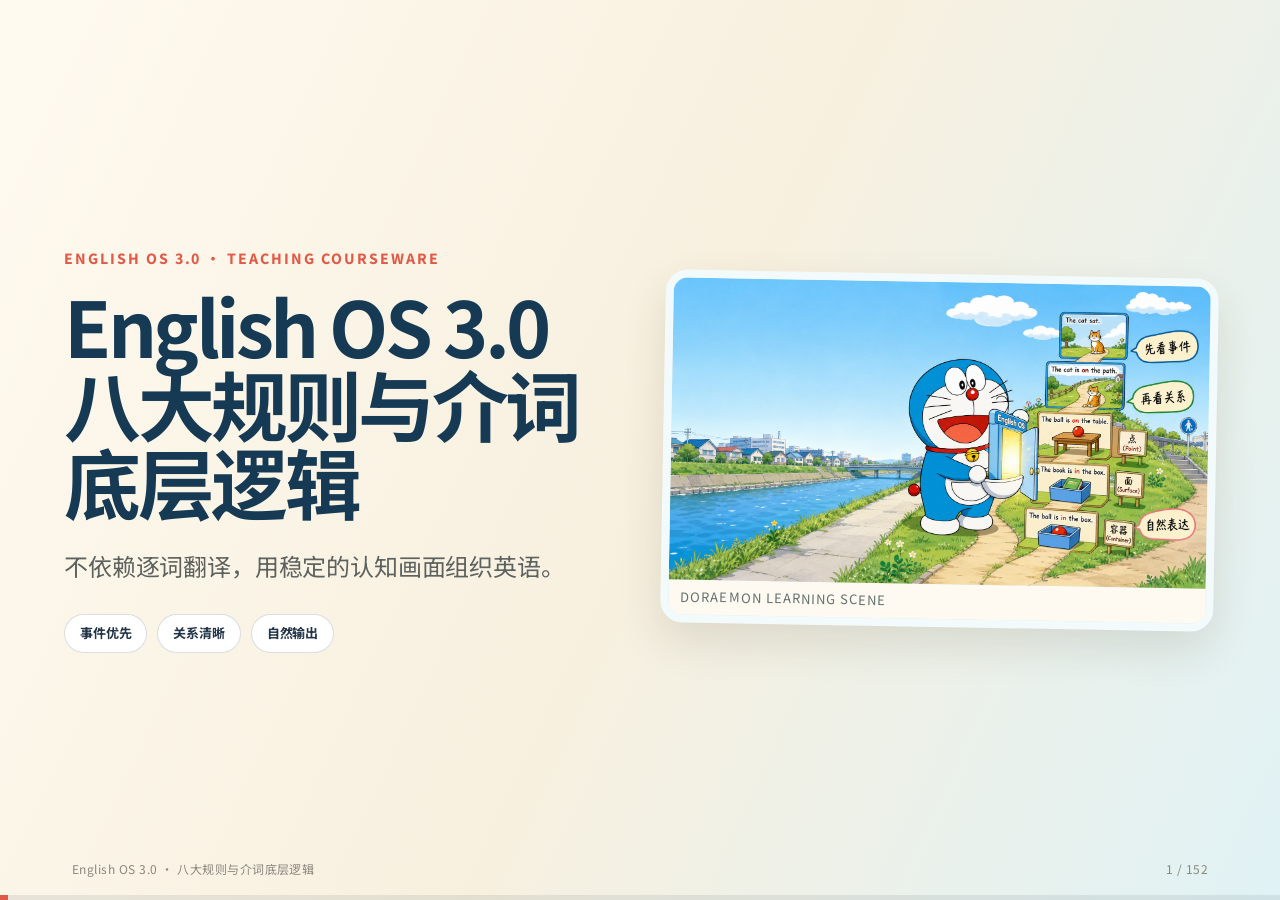
==== index.html @ 7a97edf0 "Publish English OS 3.0 interactive courseware" ====
<!doctype html><html lang="zh-CN"><head><meta charset="utf-8"><meta name="viewport" content="width=device-width,initial-scale=1"><title>English OS 3.0｜八大规则与介词底层逻辑</title><link rel="stylesheet" href="english-os-3-preview/base.css"><link rel="stylesheet" href="english-os-3-preview/fonts.css"><link rel="stylesheet" href="english-os-3-preview/animations/animations.css"><style>
:root{--paper:#fbf8ef;--paper2:#f2ead9;--ink:#24364a;--muted:#6d6b64;--blue:#168ac0;--red:#e15a48;--yellow:#f2c94c;--green:#6fa36d;--line:rgba(36,54,74,.16);--shadow:0 18px 44px rgba(60,45,20,.12)}
*{box-sizing:border-box}html,body{margin:0;background:#dfeef4;color:var(--ink);font-family:-apple-system,BlinkMacSystemFont,"PingFang SC","Noto Sans SC","Helvetica Neue",Arial,sans-serif}body{overflow:hidden}.deck{width:100vw;height:100vh}.slide{display:none;position:relative;width:100vw;height:100vh;min-height:640px;padding:58px 72px;background:var(--paper);grid-template-columns:210px minmax(0,1fr) 31%;gap:40px;align-items:start;overflow:hidden}.slide.is-active{display:grid}.slide.full{grid-template-columns:minmax(0,1fr) 48%;align-items:center;background:linear-gradient(115deg,#fffaf0 0%,#f7f0df 52%,#e0f2f5 100%)}.slide.full.hero{padding:0 64px}.hero-copy{position:relative;z-index:2;max-width:730px;padding:28px 0}.kicker{font-size:12px;letter-spacing:.14em;font-weight:800;color:var(--red);text-transform:uppercase;margin:0 0 16px}.hero h1{font-size:clamp(48px,6vw,92px);line-height:1.02;white-space:pre-line;margin:0;color:#173a54;letter-spacing:-.045em}.hero-lede{font-size:24px;line-height:1.65;color:#5d625e;max-width:620px;margin-top:26px}.hero-tags{display:flex;gap:10px;flex-wrap:wrap;margin-top:28px}.hero-tags span,.pill{background:#fff;border:1px solid var(--line);border-radius:999px;padding:8px 15px;font-weight:700;font-size:13px}.sidebar{height:calc(100vh - 140px);border-right:1px dashed var(--line);padding:6px 28px 0 0;color:var(--muted)}.brand{font-weight:900;color:var(--blue);font-size:17px;letter-spacing:.06em}.section-label{margin-top:38px;font-size:12px;line-height:1.5;color:var(--red);font-weight:800}.side-rule{height:4px;width:42px;background:var(--yellow);margin:18px 0}.sidebar p{font-size:14px;line-height:2;color:#858277}.main{min-width:0;max-height:calc(100vh - 130px);overflow:auto;padding-right:8px}.main h2{font-size:clamp(32px,4vw,58px);line-height:1.08;margin:0 0 18px;color:#183c56;letter-spacing:-.03em}.content{font-size:17px;line-height:1.7;color:#3f4a50}.content p{margin:10px 0}.inline-heading{font-size:22px;color:var(--red);margin:22px 0 8px}.step-line{padding-left:20px;position:relative}.step-line:before{content:"✦";position:absolute;left:0;color:var(--red)}.visual{align-self:center;max-height:calc(100vh - 170px);border:8px solid rgba(255,255,255,.72);border-radius:22px;overflow:hidden;background:#d6eef3;box-shadow:var(--shadow);transform:rotate(1deg)}.visual img{display:block;width:100%;height:auto;max-height:66vh;object-fit:cover}.visual-caption{font-size:11px;color:#62716f;padding:7px 12px;background:#fffaf1;letter-spacing:.08em;text-transform:uppercase}.card-grid{display:grid;grid-template-columns:repeat(3,minmax(0,1fr));gap:16px;margin:20px 0}.card{background:#fffdf7;border:1px solid var(--line);border-radius:16px;padding:19px 20px;box-shadow:0 8px 20px rgba(58,45,25,.06)}.card b{color:var(--blue)}.card p{margin:9px 0 0;color:var(--muted);font-size:15px}.callout{background:#fff6dc;border-left:5px solid var(--yellow);border-radius:0 14px 14px 0;padding:14px 18px;margin:18px 0;color:#5a5140}.callout strong{color:#a4493e;margin-right:6px}.route,.micro-diagram{display:flex;align-items:center;gap:12px;flex-wrap:wrap;background:#eef7f6;border:1px solid rgba(26,125,117,.18);border-radius:16px;padding:18px;margin:18px 0}.route span,.micro-diagram span,.micro-diagram i{background:#fff;border-radius:10px;padding:9px 14px;border:1px solid var(--line);font-weight:800;font-style:normal}.route i,.micro-diagram b{color:var(--red);font-style:normal}.micro-diagram{min-height:60px}.micro-diagram.relation{justify-content:center;background:#edf6fb}.micro-diagram.skeleton span{font-size:20px;background:#fff2c7}.micro-diagram.dialogue span{background:#e8f1ff}.table-wrap{overflow:auto;max-height:38vh;margin:14px 0;border:1px solid var(--line);border-radius:12px;background:#fffdf8}.table-wrap table{border-collapse:collapse;width:100%;font-size:14px;line-height:1.45}.table-wrap td,.table-wrap th{padding:9px 11px;border-bottom:1px solid rgba(36,54,74,.1);vertical-align:top}.table-wrap th{background:#eaf3f3;color:#1d586c;text-align:left}.table-wrap tr:last-child td{border-bottom:0}.check-grid{display:grid;grid-template-columns:repeat(2,1fr);gap:12px;margin:20px 0}.check-grid div{padding:15px;background:#fff;border:1px dashed var(--line);border-radius:12px}.deck-footer{position:absolute;left:72px;right:72px;bottom:22px;display:flex;justify-content:space-between;gap:20px;color:#8b877d;font-size:11px;letter-spacing:.04em}.progress-bar{position:fixed!important;bottom:0!important;height:5px!important;background:rgba(36,54,74,.09)!important}.progress-bar span{background:var(--red)!important}.notes-overlay{background:#223b4e!important;color:#fff!important}.overview{background:#e6f1f3!important}.overview .thumb{border-radius:10px!important;overflow:hidden!important}
@media(max-width:1100px){.slide{grid-template-columns:170px minmax(0,1fr);padding:40px}.visual{display:none}.deck-footer{left:40px;right:40px}.card-grid{grid-template-columns:1fr}.main{max-height:calc(100vh - 110px)}}
</style></head><body data-themes="japanese-minimal"><div class="deck"><section class="slide full hero" data-title="English OS 3.0
八大规则与介词底层逻辑">
  <div class="hero-copy"><p class="kicker">ENGLISH OS 3.0 · TEACHING COURSEWARE</p><h1>English OS 3.0
八大规则与介词底层逻辑</h1><p class="hero-lede">不依赖逐词翻译，用稳定的认知画面组织英语。</p><div class="hero-tags"><span>事件优先</span><span>关系清晰</span><span>自然输出</span></div></div><div class="visual"><img src="assets/english-os-3/01-cover.png" alt="日式手绘概念插图"><div class="visual-caption">Doraemon learning scene</div></div>
  <div class="deck-footer"><span>English OS 3.0 · 八大规则与介词底层逻辑</span><span class="slide-number"></span></div>
</section><section class="slide" data-title="这份课件怎么学">
  <aside class="sidebar"><div class="brand">ENGLISH OS 3.0</div><div class="section-label">START HERE</div><div class="side-rule"></div><p>先看画面<br>找核心关系<br>再组织表达</p></aside>
  <div class="main"><p class="kicker">START HERE</p><h2>这份课件怎么学</h2><div class="micro-diagram relation"><span>画面</span><b>→</b><span>关系</span><b>→</b><span>表达</span></div><div class="content"><div class="card-grid"><div class="card"><b>① 先看核心画面</b><p>先问：两个事物之间是什么关系？</p></div><div class="card"><b>② 再看最小句子</b><p>先说完整主干，再补充信息。</p></div><div class="card"><b>③ 最后记 Chunk</b><p>把高频搭配当完整语块学习。</p></div></div><div class="callout"><strong>重要边界：</strong>核心画面是记忆锚点，不是万能公式；惯用搭配必须回到真实语块。</div></div></div><div class="visual"><img src="assets/english-os-3/02-illustration.png" alt="日式手绘概念插图"><div class="visual-caption">Doraemon learning scene</div></div>
  <div class="deck-footer"><span>原文内容完整保留 · 结构化增强版</span><span class="slide-number"></span></div>
</section><section class="slide" data-title="内容守恒与学习路线">
  <aside class="sidebar"><div class="brand">ENGLISH OS 3.0</div><div class="section-label">START HERE</div><div class="side-rule"></div><p>先看画面<br>找核心关系<br>再组织表达</p></aside>
  <div class="main"><p class="kicker">START HERE</p><h2>内容守恒与学习路线</h2><div class="micro-diagram relation"><span>画面</span><b>→</b><span>关系</span><b>→</b><span>表达</span></div><div class="content"><div class="card-grid"><div class="card"><b>Part 1</b><p>English OS 八大规则：解决句子如何搭建、信息如何组织。</p></div><div class="card"><b>Part 2–4</b><p>介词总地图、十个核心介词、其他高频介词分类。</p></div><div class="card"><b>Part 5–6</b><p>易混组合、Chunk、练习、答案和每日训练。</p></div></div><p>本课件逐项映射原 DOCX 的段落、表格、例句、辨析、练习和附录，不以压缩内容换取视觉简洁。</p></div></div><div class="visual"><img src="assets/english-os-3/03-illustration.png" alt="日式手绘概念插图"><div class="visual-caption">Doraemon learning scene</div></div>
  <div class="deck-footer"><span>原文内容完整保留 · 结构化增强版</span><span class="slide-number"></span></div>
</section><section class="slide" data-title="全书的统一操作顺序">
  <aside class="sidebar"><div class="brand">ENGLISH OS 3.0</div><div class="section-label">START HERE</div><div class="side-rule"></div><p>先看画面<br>找核心关系<br>再组织表达</p></aside>
  <div class="main"><p class="kicker">START HERE</p><h2>全书的统一操作顺序</h2><div class="micro-diagram relation"><span>画面</span><b>→</b><span>关系</span><b>→</b><span>表达</span></div><div class="content"><div class="route"><span>找事件</span><i>→</i><span>搭骨架</span><i>→</i><span>选视角</span><i>→</i><span>标逻辑</span><i>→</i><span>加信息</span><i>→</i><span>自然化</span></div><p>之后遇到介词，再把词与词放回同一幅空间或关系图中。</p></div></div><div class="visual"><img src="assets/english-os-3/04-illustration.png" alt="日式手绘概念插图"><div class="visual-caption">Doraemon learning scene</div></div>
  <div class="deck-footer"><span>原文内容完整保留 · 结构化增强版</span><span class="slide-number"></span></div>
</section><section class="slide" data-title="使用说明">
  <aside class="sidebar"><div class="brand">ENGLISH OS 3.0</div><div class="section-label">使用说明</div><div class="side-rule"></div><p>先看画面<br>找核心关系<br>再组织表达</p></aside>
  <div class="main"><p class="kicker">使用说明</p><h2>使用说明</h2><div class="micro-diagram relation"><span>画面</span><b>→</b><span>关系</span><b>→</b><span>表达</span></div><div class="content"><p>English OS 3.0</p><p>八大规则与英语介词底层逻辑</p><p>详细完整版学习手册</p><div class="table-wrap"><table class="compact-table"><tr><td>先看画面 → 找核心关系 → 搭建骨架 → 添加信息 → 形成英语表达</td></tr></table></div><p>核心目标：不依赖逐词翻译，用稳定的认知画面组织英语。</p><p>个人学习版 · 2026</p></div></div><div class="visual"><img src="assets/english-os-3/05-illustration.png" alt="日式手绘概念插图"><div class="visual-caption">Doraemon learning scene</div></div>
  <div class="deck-footer"><span>原文内容完整保留 · 结构化增强版</span><span class="slide-number"></span></div>
</section><section class="slide full hero" data-title="使用说明">
  <div class="hero-copy"><p class="kicker">ENGLISH OS 3.0 · TEACHING COURSEWARE</p><h1>使用说明</h1><p class="section-lede">这一部分保留原文全部知识点，并按“画面 → 关系 → 表达 → 练习”重新编排。</p></div><div class="visual"><img src="assets/english-os-3/06-illustration.png" alt="日式手绘概念插图"><div class="visual-caption">Doraemon learning scene</div></div>
  <div class="deck-footer"><span>English OS 3.0 · 八大规则与介词底层逻辑</span><span class="slide-number"></span></div>
</section><section class="slide" data-title="使用说明">
  <aside class="sidebar"><div class="brand">ENGLISH OS 3.0</div><div class="section-label">使用说明</div><div class="side-rule"></div><p>先看画面<br>找核心关系<br>再组织表达</p></aside>
  <div class="main"><p class="kicker">使用说明</p><h2>使用说明</h2><div class="micro-diagram relation"><span>画面</span><b>→</b><span>关系</span><b>→</b><span>表达</span></div><div class="content"><p>这份手册把两套内容合并成一个系统：第一部分是“English OS 八大规则”，解决句子如何搭建、信息如何组织；第二部分是“介词认知系统”，解决词与词之间的空间、方向、来源、目标和关系。</p><div class="table-wrap"><table class="compact-table"><tr><td>! 非常重要：核心画面是“记忆锚点”，不是万能公式 英语介词通常形成“放射状意义网络”：一个最典型的空间画面，会延伸出时间、状态、原因、工具、逻辑等用法。 核心画面能帮助理解大多数用法，但有些搭配已经习惯化，仍需通过语块输入来巩固。不要把任何一个关键词机械套到所有句子里。</td></tr></table></div></div></div><div class="visual"><img src="assets/english-os-3/07-illustration.png" alt="日式手绘概念插图"><div class="visual-caption">Doraemon learning scene</div></div>
  <div class="deck-footer"><span>原文内容完整保留 · 结构化增强版</span><span class="slide-number"></span></div>
</section><section class="slide" data-title="推荐学习方法">
  <aside class="sidebar"><div class="brand">ENGLISH OS 3.0</div><div class="section-label">使用说明</div><div class="side-rule"></div><p>先看画面<br>找核心关系<br>再组织表达</p></aside>
  <div class="main"><p class="kicker">使用说明</p><h2>推荐学习方法</h2><div class="micro-diagram relation"><span>画面</span><b>→</b><span>关系</span><b>→</b><span>表达</span></div><div class="content"><h3 class="inline-heading">推荐学习方法</h3><p class="step-line">1. 先看每个词的“核心画面”和“十秒判断问题”。</p><p class="step-line">2. 读例句时，不先翻译；先在脑中播放空间关系或事件关系。</p><p class="step-line">3. 用自己的话解释：为什么这里是这个介词，而不是另一个？</p><p class="step-line">4. 把高频搭配按完整 Chunk 记录，例如 be proud of、listen to、by Friday，而不是只记单个介词。</p><p class="step-line">5. 每周用附录中的辨析题复习，并把错误加入 Listening / Speaking Error Bank。</p></div></div>
  <div class="deck-footer"><span>原文内容完整保留 · 结构化增强版</span><span class="slide-number"></span></div>
</section><section class="slide full hero" data-title="目录">
  <div class="hero-copy"><p class="kicker">ENGLISH OS 3.0 · TEACHING COURSEWARE</p><h1>目录</h1><p class="section-lede">这一部分保留原文全部知识点，并按“画面 → 关系 → 表达 → 练习”重新编排。</p></div><div class="visual"><img src="assets/english-os-3/09-illustration.png" alt="日式手绘概念插图"><div class="visual-caption">Doraemon learning scene</div></div>
  <div class="deck-footer"><span>English OS 3.0 · 八大规则与介词底层逻辑</span><span class="slide-number"></span></div>
</section><section class="slide" data-title="目录">
  <aside class="sidebar"><div class="brand">ENGLISH OS 3.0</div><div class="section-label">目录</div><div class="side-rule"></div><p>先看画面<br>找核心关系<br>再组织表达</p></aside>
  <div class="main"><p class="kicker">目录</p><h2>目录</h2><div class="micro-diagram relation"><span>画面</span><b>→</b><span>关系</span><b>→</b><span>表达</span></div><div class="content"><p>第一部分 English OS 八大规则</p><p>第二部分 英语介词总地图：位置、运动、来源、目标、关系、边界与时间</p><p>第三部分 核心介词详解：of / for / to / off / away / with / by / at / on / in</p><p>第四部分 其他高频介词分类详解</p><p>第五部分 高频易混组合与固定语块</p><p>第六部分 练习与参考答案</p></div></div>
  <div class="deck-footer"><span>原文内容完整保留 · 结构化增强版</span><span class="slide-number"></span></div>
</section><section class="slide" data-title="目录">
  <aside class="sidebar"><div class="brand">ENGLISH OS 3.0</div><div class="section-label">目录</div><div class="side-rule"></div><p>先看画面<br>找核心关系<br>再组织表达</p></aside>
  <div class="main"><p class="kicker">目录</p><h2>目录</h2><div class="micro-diagram relation"><span>画面</span><b>→</b><span>关系</span><b>→</b><span>表达</span></div><div class="content"><p>附录 一页速查表与每日训练模板</p></div></div><div class="visual"><img src="assets/english-os-3/11-illustration.png" alt="日式手绘概念插图"><div class="visual-caption">Doraemon learning scene</div></div>
  <div class="deck-footer"><span>原文内容完整保留 · 结构化增强版</span><span class="slide-number"></span></div>
</section><section class="slide full hero" data-title="第一部分 English OS 八大规则">
  <div class="hero-copy"><p class="kicker">ENGLISH OS 3.0 · TEACHING COURSEWARE</p><h1>第一部分 English OS 八大规则</h1><p class="section-lede">这一部分保留原文全部知识点，并按“画面 → 关系 → 表达 → 练习”重新编排。</p></div><div class="visual"><img src="assets/english-os-3/12-illustration.png" alt="日式手绘概念插图"><div class="visual-caption">Doraemon learning scene</div></div>
  <div class="deck-footer"><span>English OS 3.0 · 八大规则与介词底层逻辑</span><span class="slide-number"></span></div>
</section><section class="slide" data-title="第一部分 English OS 八大规则">
  <aside class="sidebar"><div class="brand">ENGLISH OS 3.0</div><div class="section-label">第一部分 English OS 八大规则</div><div class="side-rule"></div><p>先看画面<br>找核心关系<br>再组织表达</p></aside>
  <div class="main"><p class="kicker">第一部分 English OS 八大规则</p><h2>第一部分 English OS 八大规则</h2><div class="micro-diagram relation"><span>画面</span><b>→</b><span>关系</span><b>→</b><span>表达</span></div><div class="content"><p>English OS 的核心不是“把中文逐字换成英文”，而是先确定事件，再选择视角，最后按英语的信息顺序搭建表达。以下八条规则可以同时用于口语、写作、听力分析和中译英。</p><div class="table-wrap"><table class="compact-table"><tr><td>事件 → 骨架 → 主语视角 → 逻辑连接 → 信息扩展 → 完整表达</td></tr></table></div></div></div><div class="visual"><img src="assets/english-os-3/13-illustration.png" alt="日式手绘概念插图"><div class="visual-caption">Doraemon learning scene</div></div>
  <div class="deck-footer"><span>原文内容完整保留 · 结构化增强版</span><span class="slide-number"></span></div>
</section><section class="slide" data-title="Rule 1 先找核心事件（Core Event First）">
  <aside class="sidebar"><div class="brand">ENGLISH OS 3.0</div><div class="section-label">第一部分 English OS 八大规则</div><div class="side-rule"></div><p>先看画面<br>找核心关系<br>再组织表达</p></aside>
  <div class="main"><p class="kicker">第一部分 English OS 八大规则</p><h2>Rule 1 先找核心事件（Core Event First）</h2><div class="micro-diagram event"><span>谁 / 什么</span><b>→</b><span>做了什么</span></div><div class="content"><h3 class="inline-heading">Rule 1 先找核心事件（Core Event First）</h3><p>英语句子首先要让听者知道“发生了什么”。</p><div class="table-wrap"><table class="compact-table"><tr><td>◆ 核心公式 核心事件 = 谁 / 什么 + 做了什么 / 处于什么状态 最小模型：S + V；需要时再加 O / C。</td></tr></table></div></div></div>
  <div class="deck-footer"><span>原文内容完整保留 · 结构化增强版</span><span class="slide-number"></span></div>
</section><section class="slide" data-title="Rule 1 先找核心事件（Core Event First）">
  <aside class="sidebar"><div class="brand">ENGLISH OS 3.0</div><div class="section-label">第一部分 English OS 八大规则</div><div class="side-rule"></div><p>先看画面<br>找核心关系<br>再组织表达</p></aside>
  <div class="main"><p class="kicker">第一部分 English OS 八大规则</p><h2>Rule 1 先找核心事件（Core Event First）</h2><div class="micro-diagram event"><span>谁 / 什么</span><b>→</b><span>做了什么</span></div><div class="content"><h3 class="inline-heading">为什么这条规则重要</h3><p>中文常允许先铺背景、原因和态度，最后才说核心动作；英语通常更希望先建立事件框架。抓不住核心事件，就容易出现句子很长、谓语不清、从句套错等问题。</p></div></div><div class="visual"><img src="assets/english-os-3/15-illustration.png" alt="日式手绘概念插图"><div class="visual-caption">Doraemon learning scene</div></div>
  <div class="deck-footer"><span>原文内容完整保留 · 结构化增强版</span><span class="slide-number"></span></div>
</section><section class="slide" data-title="Rule 1 先找核心事件（Core Event First）">
  <aside class="sidebar"><div class="brand">ENGLISH OS 3.0</div><div class="section-label">第一部分 English OS 八大规则</div><div class="side-rule"></div><p>先看画面<br>找核心关系<br>再组织表达</p></aside>
  <div class="main"><p class="kicker">第一部分 English OS 八大规则</p><h2>Rule 1 先找核心事件（Core Event First）</h2><div class="micro-diagram event"><span>谁 / 什么</span><b>→</b><span>做了什么</span></div><div class="content"><h3 class="inline-heading">操作步骤</h3><p class="step-line">1. 把中文意思压缩成一个最小事件。</p><p class="step-line">2. 圈出真正发生变化的动作或状态。</p><p class="step-line">3. 先说一个完整的简单句，再决定哪些信息值得补充。</p></div></div>
  <div class="deck-footer"><span>原文内容完整保留 · 结构化增强版</span><span class="slide-number"></span></div>
</section><section class="slide" data-title="Rule 1 先找核心事件（Core Event First）">
  <aside class="sidebar"><div class="brand">ENGLISH OS 3.0</div><div class="section-label">第一部分 English OS 八大规则</div><div class="side-rule"></div><p>先看画面<br>找核心关系<br>再组织表达</p></aside>
  <div class="main"><p class="kicker">第一部分 English OS 八大规则</p><h2>Rule 1 先找核心事件（Core Event First）</h2><div class="micro-diagram event"><span>谁 / 什么</span><b>→</b><span>做了什么</span></div><div class="content"><h3 class="inline-heading">示例拆解</h3><div class="table-wrap"><table class="compact-table"><tr><th>原始想法 / 句子</th><th>English OS 处理方式</th></tr><tr><td>因为最近工作很忙，所以我一直没有时间练英语。</td><td>核心事件：I haven’t had time. 扩展：I haven’t had time to practise English because work has been busy lately.</td></tr><tr><td>这次旅行最让我惊讶的是天气变化得非常快。</td><td>核心事件：The weather changed quickly. 重构：What surprised me most about the trip was how quickly the weather changed.</td></tr><tr><td>关于这个问题，我觉得我们需要再讨论一下。</td><td>核心事件：We need to discuss it more. 表达：I think we need to discuss this issue further.</td></tr></table></div></div></div><div class="visual"><img src="assets/english-os-3/17-illustration.png" alt="日式手绘概念插图"><div class="visual-caption">Doraemon learning scene</div></div>
  <div class="deck-footer"><span>原文内容完整保留 · 结构化增强版</span><span class="slide-number"></span></div>
</section><section class="slide" data-title="Rule 1 先找核心事件（Core Event First）">
  <aside class="sidebar"><div class="brand">ENGLISH OS 3.0</div><div class="section-label">第一部分 English OS 八大规则</div><div class="side-rule"></div><p>先看画面<br>找核心关系<br>再组织表达</p></aside>
  <div class="main"><p class="kicker">第一部分 English OS 八大规则</p><h2>Rule 1 先找核心事件（Core Event First）</h2><div class="micro-diagram event"><span>谁 / 什么</span><b>→</b><span>做了什么</span></div><div class="content"><h3 class="inline-heading">常见误区</h3><p>一上来就翻译“因为、关于、对于、在……方面”，结果主句迟迟不出现。</p><p>把多个中文动词都当成英文谓语，造成 run-on sentence。</p><p>只找名词，不找真正承载时态的谓语。</p><div class="table-wrap"><table class="compact-table"><tr><td>练 本规则训练 拿一个中文长句，强迫自己先只写 5—8 个英文词，形成最小核心句。确认句子能独立成立后，再逐层扩展。</td></tr></table></div></div></div>
  <div class="deck-footer"><span>原文内容完整保留 · 结构化增强版</span><span class="slide-number"></span></div>
</section><section class="slide" data-title="Rule 2 先搭骨架，再加零件（S + V + O / C）">
  <aside class="sidebar"><div class="brand">ENGLISH OS 3.0</div><div class="section-label">第一部分 English OS 八大规则</div><div class="side-rule"></div><p>先看画面<br>找核心关系<br>再组织表达</p></aside>
  <div class="main"><p class="kicker">第一部分 English OS 八大规则</p><h2>Rule 2 先搭骨架，再加零件（S + V + O / C）</h2><div class="micro-diagram skeleton"><span>S</span><b>+</b><span>V</span><b>+</b><span>O / C</span></div><div class="content"><h3 class="inline-heading">Rule 2 先搭骨架，再加零件（S + V + O / C）</h3><p>英语不是一次性“翻出整句”，而是先搭承重结构。</p><div class="table-wrap"><table class="compact-table"><tr><td>◆ 核心公式 骨架优先：S + V (+ O / C) 扩展顺序可参考：时间 → 地点 → 方式 → 原因 → 结果 / 评价。</td></tr></table></div></div></div><div class="visual"><img src="assets/english-os-3/19-illustration.png" alt="日式手绘概念插图"><div class="visual-caption">Doraemon learning scene</div></div>
  <div class="deck-footer"><span>原文内容完整保留 · 结构化增强版</span><span class="slide-number"></span></div>
</section><section class="slide" data-title="Rule 2 先搭骨架，再加零件（S + V + O / C）">
  <aside class="sidebar"><div class="brand">ENGLISH OS 3.0</div><div class="section-label">第一部分 English OS 八大规则</div><div class="side-rule"></div><p>先看画面<br>找核心关系<br>再组织表达</p></aside>
  <div class="main"><p class="kicker">第一部分 English OS 八大规则</p><h2>Rule 2 先搭骨架，再加零件（S + V + O / C）</h2><div class="micro-diagram skeleton"><span>S</span><b>+</b><span>V</span><b>+</b><span>O / C</span></div><div class="content"><h3 class="inline-heading">为什么这条规则重要</h3><p>骨架像房子的梁柱。时间、地点、原因、定语和插入语都是装修。装修再漂亮，没有主谓骨架，句子也站不住。</p></div></div>
  <div class="deck-footer"><span>原文内容完整保留 · 结构化增强版</span><span class="slide-number"></span></div>
</section><section class="slide" data-title="Rule 2 先搭骨架，再加零件（S + V + O / C）">
  <aside class="sidebar"><div class="brand">ENGLISH OS 3.0</div><div class="section-label">第一部分 English OS 八大规则</div><div class="side-rule"></div><p>先看画面<br>找核心关系<br>再组织表达</p></aside>
  <div class="main"><p class="kicker">第一部分 English OS 八大规则</p><h2>Rule 2 先搭骨架，再加零件（S + V + O / C）</h2><div class="micro-diagram skeleton"><span>S</span><b>+</b><span>V</span><b>+</b><span>O / C</span></div><div class="content"><h3 class="inline-heading">操作步骤</h3><p class="step-line">1. 写出主语。</p><p class="step-line">2. 选一个真正能承载时态的谓语。</p><p class="step-line">3. 判断是否需要宾语或补语。</p><p class="step-line">4. 把其他内容当作“信息积木”接到骨架上。</p></div></div><div class="visual"><img src="assets/english-os-3/21-illustration.png" alt="日式手绘概念插图"><div class="visual-caption">Doraemon learning scene</div></div>
  <div class="deck-footer"><span>原文内容完整保留 · 结构化增强版</span><span class="slide-number"></span></div>
</section><section class="slide" data-title="Rule 2 先搭骨架，再加零件（S + V + O / C）">
  <aside class="sidebar"><div class="brand">ENGLISH OS 3.0</div><div class="section-label">第一部分 English OS 八大规则</div><div class="side-rule"></div><p>先看画面<br>找核心关系<br>再组织表达</p></aside>
  <div class="main"><p class="kicker">第一部分 English OS 八大规则</p><h2>Rule 2 先搭骨架，再加零件（S + V + O / C）</h2><div class="micro-diagram skeleton"><span>S</span><b>+</b><span>V</span><b>+</b><span>O / C</span></div><div class="content"><h3 class="inline-heading">示例拆解</h3><div class="table-wrap"><table class="compact-table"><tr><th>原始想法 / 句子</th><th>English OS 处理方式</th></tr><tr><td>我昨天在医院和一位医生讨论了这个方案。</td><td>骨架：I discussed the plan. 扩展：I discussed the plan with a doctor at the hospital yesterday.</td></tr><tr><td>人工智能正在快速改变医疗行业。</td><td>骨架：AI is changing healthcare. 扩展：AI is rapidly changing the healthcare industry.</td></tr><tr><td>我们最后决定下个月再开始。</td><td>骨架：We decided to start. 扩展：In the end, we decided to start next month instead.</td></tr></table></div></div></div>
  <div class="deck-footer"><span>原文内容完整保留 · 结构化增强版</span><span class="slide-number"></span></div>
</section><section class="slide" data-title="Rule 2 先搭骨架，再加零件（S + V + O / C）">
  <aside class="sidebar"><div class="brand">ENGLISH OS 3.0</div><div class="section-label">第一部分 English OS 八大规则</div><div class="side-rule"></div><p>先看画面<br>找核心关系<br>再组织表达</p></aside>
  <div class="main"><p class="kicker">第一部分 English OS 八大规则</p><h2>Rule 2 先搭骨架，再加零件（S + V + O / C）</h2><div class="micro-diagram skeleton"><span>S</span><b>+</b><span>V</span><b>+</b><span>O / C</span></div><div class="content"><h3 class="inline-heading">常见误区</h3><p>为了保留中文顺序，把时间、地点、原因全塞在句首。</p><p>没有判断动词是及物、不及物还是系动词。</p><p>把 be 动词和实义动词重复使用，例如 *I am agree。</p><div class="table-wrap"><table class="compact-table"><tr><td>练 本规则训练 每天选 5 句材料，只写它们的骨架。例如：The system failed. / We changed the plan. / The result was surprising。然后再恢复完整信息。</td></tr></table></div></div></div><div class="visual"><img src="assets/english-os-3/23-illustration.png" alt="日式手绘概念插图"><div class="visual-caption">Doraemon learning scene</div></div>
  <div class="deck-footer"><span>原文内容完整保留 · 结构化增强版</span><span class="slide-number"></span></div>
</section><section class="slide" data-title="Rule 3 万物皆可作主语：选择最清晰的视角">
  <aside class="sidebar"><div class="brand">ENGLISH OS 3.0</div><div class="section-label">第一部分 English OS 八大规则</div><div class="side-rule"></div><p>先看画面<br>找核心关系<br>再组织表达</p></aside>
  <div class="main"><p class="kicker">第一部分 English OS 八大规则</p><h2>Rule 3 万物皆可作主语：选择最清晰的视角</h2><div class="micro-diagram viewpoints"><span>人</span><span>物</span><span>时间</span><span>原因</span></div><div class="content"><h3 class="inline-heading">Rule 3 万物皆可作主语：选择最清晰的视角</h3><p>主语不是“人”的专属位置，而是句子的观察起点。</p><div class="table-wrap"><table class="compact-table"><tr><td>◆ 核心公式 主语 = 本句要从哪里开始看事件。 可以是人、物、时间、地点、动作、概念、原因，也可以使用形式主语 it / there。</td></tr></table></div></div></div>
  <div class="deck-footer"><span>原文内容完整保留 · 结构化增强版</span><span class="slide-number"></span></div>
</section><section class="slide" data-title="Rule 3 万物皆可作主语：选择最清晰的视角">
  <aside class="sidebar"><div class="brand">ENGLISH OS 3.0</div><div class="section-label">第一部分 English OS 八大规则</div><div class="side-rule"></div><p>先看画面<br>找核心关系<br>再组织表达</p></aside>
  <div class="main"><p class="kicker">第一部分 English OS 八大规则</p><h2>Rule 3 万物皆可作主语：选择最清晰的视角</h2><div class="micro-diagram viewpoints"><span>人</span><span>物</span><span>时间</span><span>原因</span></div><div class="content"><h3 class="inline-heading">为什么这条规则重要</h3><p>中文常省略主语，或习惯从“我 / 我们”出发。英语会根据表达重点，把真正造成变化、承载信息或最容易理解的实体放到主语位置。</p></div></div><div class="visual"><img src="assets/english-os-3/25-illustration.png" alt="日式手绘概念插图"><div class="visual-caption">Doraemon learning scene</div></div>
  <div class="deck-footer"><span>原文内容完整保留 · 结构化增强版</span><span class="slide-number"></span></div>
</section><section class="slide" data-title="Rule 3 万物皆可作主语：选择最清晰的视角">
  <aside class="sidebar"><div class="brand">ENGLISH OS 3.0</div><div class="section-label">第一部分 English OS 八大规则</div><div class="side-rule"></div><p>先看画面<br>找核心关系<br>再组织表达</p></aside>
  <div class="main"><p class="kicker">第一部分 English OS 八大规则</p><h2>Rule 3 万物皆可作主语：选择最清晰的视角</h2><div class="micro-diagram viewpoints"><span>人</span><span>物</span><span>时间</span><span>原因</span></div><div class="content"><h3 class="inline-heading">操作步骤</h3><p class="step-line">1. 问：这句话最想让听者先看到什么？</p><p class="step-line">2. 尝试把“原因、时间、事物、动作”放到主语位置。</p><p class="step-line">3. 比较主动、被动、there be 和 it 结构，选择信息最自然的一种。</p></div></div>
  <div class="deck-footer"><span>原文内容完整保留 · 结构化增强版</span><span class="slide-number"></span></div>
</section><section class="slide" data-title="Rule 3 万物皆可作主语：选择最清晰的视角">
  <aside class="sidebar"><div class="brand">ENGLISH OS 3.0</div><div class="section-label">第一部分 English OS 八大规则</div><div class="side-rule"></div><p>先看画面<br>找核心关系<br>再组织表达</p></aside>
  <div class="main"><p class="kicker">第一部分 English OS 八大规则</p><h2>Rule 3 万物皆可作主语：选择最清晰的视角</h2><div class="micro-diagram viewpoints"><span>人</span><span>物</span><span>时间</span><span>原因</span></div><div class="content"><h3 class="inline-heading">示例拆解</h3><div class="table-wrap"><table class="compact-table"><tr><th>原始想法 / 句子</th><th>English OS 处理方式</th></tr><tr><td>大雨导致比赛取消。</td><td>The heavy rain caused the game to be cancelled. 原因作主语。</td></tr><tr><td>这个决定让我很惊讶。</td><td>The decision surprised me. 事物作主语，比 I was surprised by... 更直接。</td></tr><tr><td>学英语需要耐心。</td><td>Learning English takes patience. 动作作主语。</td></tr><tr><td>这个地区有很多小医院。</td><td>There are many small hospitals in this area. there 引入新信息。</td></tr><tr><td>很难用一句话解释。</td><td>It is difficult to explain in one sentence. it 承接后面的真正内容。</td></tr></table></div></div></div><div class="visual"><img src="assets/english-os-3/27-illustration.png" alt="日式手绘概念插图"><div class="visual-caption">Doraemon learning scene</div></div>
  <div class="deck-footer"><span>原文内容完整保留 · 结构化增强版</span><span class="slide-number"></span></div>
</section><section class="slide" data-title="Rule 3 万物皆可作主语：选择最清晰的视角">
  <aside class="sidebar"><div class="brand">ENGLISH OS 3.0</div><div class="section-label">第一部分 English OS 八大规则</div><div class="side-rule"></div><p>先看画面<br>找核心关系<br>再组织表达</p></aside>
  <div class="main"><p class="kicker">第一部分 English OS 八大规则</p><h2>Rule 3 万物皆可作主语：选择最清晰的视角</h2><div class="micro-diagram viewpoints"><span>人</span><span>物</span><span>时间</span><span>原因</span></div><div class="content"><h3 class="inline-heading">常见误区</h3><p>把每句都写成 I think / I feel / We can。</p><p>误以为无生命主语“不符合逻辑”。</p><p>主语太长，导致听者很久等不到谓语。</p><div class="table-wrap"><table class="compact-table"><tr><td>练 本规则训练 把 5 个以“我觉得……”开头的句子改写，至少两句不用 I 作主语。</td></tr></table></div></div></div>
  <div class="deck-footer"><span>原文内容完整保留 · 结构化增强版</span><span class="slide-number"></span></div>
</section><section class="slide" data-title="Rule 4 逻辑优先：先确定关系，再选连接词">
  <aside class="sidebar"><div class="brand">ENGLISH OS 3.0</div><div class="section-label">第一部分 English OS 八大规则</div><div class="side-rule"></div><p>先看画面<br>找核心关系<br>再组织表达</p></aside>
  <div class="main"><p class="kicker">第一部分 English OS 八大规则</p><h2>Rule 4 逻辑优先：先确定关系，再选连接词</h2><div class="micro-diagram logic"><span>事实 A</span><b>→</b><span>关系</span><b>→</b><span>事实 B</span></div><div class="content"><h3 class="inline-heading">Rule 4 逻辑优先：先确定关系，再选连接词</h3><p>连接词不是装饰，它告诉听者下一块信息与上一块是什么关系。</p><div class="table-wrap"><table class="compact-table"><tr><td>◆ 核心公式 常见逻辑：并列 / 递进 / 转折 / 原因 / 结果 / 条件 / 时间 / 举例 / 让步 / 总结。</td></tr></table></div></div></div><div class="visual"><img src="assets/english-os-3/29-illustration.png" alt="日式手绘概念插图"><div class="visual-caption">Doraemon learning scene</div></div>
  <div class="deck-footer"><span>原文内容完整保留 · 结构化增强版</span><span class="slide-number"></span></div>
</section><section class="slide" data-title="Rule 4 逻辑优先：先确定关系，再选连接词">
  <aside class="sidebar"><div class="brand">ENGLISH OS 3.0</div><div class="section-label">第一部分 English OS 八大规则</div><div class="side-rule"></div><p>先看画面<br>找核心关系<br>再组织表达</p></aside>
  <div class="main"><p class="kicker">第一部分 English OS 八大规则</p><h2>Rule 4 逻辑优先：先确定关系，再选连接词</h2><div class="micro-diagram logic"><span>事实 A</span><b>→</b><span>关系</span><b>→</b><span>事实 B</span></div><div class="content"><h3 class="inline-heading">为什么这条规则重要</h3><p>同样的两件事实，用不同连接词会形成完全不同的意思。英语表达的清晰度很大程度来自“关系标记得是否准确”。</p></div></div>
  <div class="deck-footer"><span>原文内容完整保留 · 结构化增强版</span><span class="slide-number"></span></div>
</section><section class="slide" data-title="Rule 4 逻辑优先：先确定关系，再选连接词">
  <aside class="sidebar"><div class="brand">ENGLISH OS 3.0</div><div class="section-label">第一部分 English OS 八大规则</div><div class="side-rule"></div><p>先看画面<br>找核心关系<br>再组织表达</p></aside>
  <div class="main"><p class="kicker">第一部分 English OS 八大规则</p><h2>Rule 4 逻辑优先：先确定关系，再选连接词</h2><div class="micro-diagram logic"><span>事实 A</span><b>→</b><span>关系</span><b>→</b><span>事实 B</span></div><div class="content"><h3 class="inline-heading">操作步骤</h3><p class="step-line">1. 先把两个事实分别写成短句。</p><p class="step-line">2. 问：第二句是在解释、反驳、补充，还是给结果？</p><p class="step-line">3. 选择最简单准确的连接词。</p><p class="step-line">4. 必要时用标点或分句，而不是无限使用 and。</p></div></div><div class="visual"><img src="assets/english-os-3/31-illustration.png" alt="日式手绘概念插图"><div class="visual-caption">Doraemon learning scene</div></div>
  <div class="deck-footer"><span>原文内容完整保留 · 结构化增强版</span><span class="slide-number"></span></div>
</section><section class="slide" data-title="Rule 4 逻辑优先：先确定关系，再选连接词">
  <aside class="sidebar"><div class="brand">ENGLISH OS 3.0</div><div class="section-label">第一部分 English OS 八大规则</div><div class="side-rule"></div><p>先看画面<br>找核心关系<br>再组织表达</p></aside>
  <div class="main"><p class="kicker">第一部分 English OS 八大规则</p><h2>Rule 4 逻辑优先：先确定关系，再选连接词</h2><div class="micro-diagram logic"><span>事实 A</span><b>→</b><span>关系</span><b>→</b><span>事实 B</span></div><div class="content"><h3 class="inline-heading">示例拆解</h3><div class="table-wrap"><table class="compact-table"><tr><th>原始想法 / 句子</th><th>English OS 处理方式</th></tr><tr><td>系统很强大。它仍然会犯错。</td><td>转折：The system is powerful, but it still makes mistakes.</td></tr><tr><td>我没去。下雨了。</td><td>原因：I didn’t go because it was raining. 结果：It was raining, so I didn’t go.</td></tr><tr><td>这个方法便宜。它也更容易实施。</td><td>递进：This method is cheaper. It is also easier to implement.</td></tr><tr><td>即使很忙，我也会练习。</td><td>让步：Even though I’m busy, I still make time to practise.</td></tr></table></div></div></div>
  <div class="deck-footer"><span>原文内容完整保留 · 结构化增强版</span><span class="slide-number"></span></div>
</section><section class="slide" data-title="Rule 4 逻辑优先：先确定关系，再选连接词">
  <aside class="sidebar"><div class="brand">ENGLISH OS 3.0</div><div class="section-label">第一部分 English OS 八大规则</div><div class="side-rule"></div><p>先看画面<br>找核心关系<br>再组织表达</p></aside>
  <div class="main"><p class="kicker">第一部分 English OS 八大规则</p><h2>Rule 4 逻辑优先：先确定关系，再选连接词</h2><div class="micro-diagram logic"><span>事实 A</span><b>→</b><span>关系</span><b>→</b><span>事实 B</span></div><div class="content"><h3 class="inline-heading">常见误区</h3><p>because 和 so 同时连接同一因果关系。</p><p>although 与 but 同时出现。</p><p>所有信息都用 and，导致逻辑含糊。</p><p>为了“高级”滥用 nevertheless、notwithstanding 等词。</p><div class="table-wrap"><table class="compact-table"><tr><td>练 本规则训练 听一段材料，把每个连接词写在纸上，并标注它表达的逻辑：原因、结果、对比、举例还是总结。</td></tr></table></div></div></div><div class="visual"><img src="assets/english-os-3/01-cover.png" alt="日式手绘概念插图"><div class="visual-caption">Doraemon learning scene</div></div>
  <div class="deck-footer"><span>原文内容完整保留 · 结构化增强版</span><span class="slide-number"></span></div>
</section><section class="slide" data-title="Rule 5 积木式扩展（Building Blocks）">
  <aside class="sidebar"><div class="brand">ENGLISH OS 3.0</div><div class="section-label">第一部分 English OS 八大规则</div><div class="side-rule"></div><p>先看画面<br>找核心关系<br>再组织表达</p></aside>
  <div class="main"><p class="kicker">第一部分 English OS 八大规则</p><h2>Rule 5 积木式扩展（Building Blocks）</h2><div class="micro-diagram blocks"><span>核心句</span><i>时间</i><i>地点</i><i>原因</i><i>结果</i></div><div class="content"><h3 class="inline-heading">Rule 5 积木式扩展（Building Blocks）</h3><p>一句话不必一次完成；可以像搭积木一样逐层增加信息。</p><div class="table-wrap"><table class="compact-table"><tr><td>◆ 核心公式 核心句 → 时间 / 地点 → 方式 → 原因 → 细节 / 例子 → 结果 / 评价。</td></tr></table></div></div></div>
  <div class="deck-footer"><span>原文内容完整保留 · 结构化增强版</span><span class="slide-number"></span></div>
</section><section class="slide" data-title="Rule 5 积木式扩展（Building Blocks）">
  <aside class="sidebar"><div class="brand">ENGLISH OS 3.0</div><div class="section-label">第一部分 English OS 八大规则</div><div class="side-rule"></div><p>先看画面<br>找核心关系<br>再组织表达</p></aside>
  <div class="main"><p class="kicker">第一部分 English OS 八大规则</p><h2>Rule 5 积木式扩展（Building Blocks）</h2><div class="micro-diagram blocks"><span>核心句</span><i>时间</i><i>地点</i><i>原因</i><i>结果</i></div><div class="content"><h3 class="inline-heading">为什么这条规则重要</h3><p>真实口语不是先在脑中生成一个完美长句再输出。更自然的方法是先给出稳定主干，然后用短信息块继续扩展。</p></div></div><div class="visual"><img src="assets/english-os-3/03-illustration.png" alt="日式手绘概念插图"><div class="visual-caption">Doraemon learning scene</div></div>
  <div class="deck-footer"><span>原文内容完整保留 · 结构化增强版</span><span class="slide-number"></span></div>
</section><section class="slide" data-title="Rule 5 积木式扩展（Building Blocks）">
  <aside class="sidebar"><div class="brand">ENGLISH OS 3.0</div><div class="section-label">第一部分 English OS 八大规则</div><div class="side-rule"></div><p>先看画面<br>找核心关系<br>再组织表达</p></aside>
  <div class="main"><p class="kicker">第一部分 English OS 八大规则</p><h2>Rule 5 积木式扩展（Building Blocks）</h2><div class="micro-diagram blocks"><span>核心句</span><i>时间</i><i>地点</i><i>原因</i><i>结果</i></div><div class="content"><h3 class="inline-heading">操作步骤</h3><p class="step-line">1. 先说最短完整句。</p><p class="step-line">2. 每次只添加一个信息块。</p><p class="step-line">3. 信息太多时，主动断句。</p><p class="step-line">4. 用 which、because、when 等连接必要的从句，但不要让结构失控。</p></div></div>
  <div class="deck-footer"><span>原文内容完整保留 · 结构化增强版</span><span class="slide-number"></span></div>
</section><section class="slide" data-title="Rule 5 积木式扩展（Building Blocks）">
  <aside class="sidebar"><div class="brand">ENGLISH OS 3.0</div><div class="section-label">第一部分 English OS 八大规则</div><div class="side-rule"></div><p>先看画面<br>找核心关系<br>再组织表达</p></aside>
  <div class="main"><p class="kicker">第一部分 English OS 八大规则</p><h2>Rule 5 积木式扩展（Building Blocks）</h2><div class="micro-diagram blocks"><span>核心句</span><i>时间</i><i>地点</i><i>原因</i><i>结果</i></div><div class="content"><h3 class="inline-heading">示例拆解</h3><div class="table-wrap"><table class="compact-table"><tr><th>原始想法 / 句子</th><th>English OS 处理方式</th></tr><tr><td>I went hiking.</td><td>I went hiking last weekend. → I went hiking with a friend last weekend. → We went to a trail near the city because we wanted some fresh air.</td></tr><tr><td>The model failed.</td><td>The model failed during testing. → It failed during testing because the input format had changed. → As a result, we had to delay the release.</td></tr><tr><td>The trip was memorable.</td><td>The trip was memorable. The scenery was beautiful, and we saw several wild animals. It was a little scary at times, but I enjoyed it.</td></tr></table></div></div></div><div class="visual"><img src="assets/english-os-3/05-illustration.png" alt="日式手绘概念插图"><div class="visual-caption">Doraemon learning scene</div></div>
  <div class="deck-footer"><span>原文内容完整保留 · 结构化增强版</span><span class="slide-number"></span></div>
</section><section class="slide" data-title="Rule 5 积木式扩展（Building Blocks）">
  <aside class="sidebar"><div class="brand">ENGLISH OS 3.0</div><div class="section-label">第一部分 English OS 八大规则</div><div class="side-rule"></div><p>先看画面<br>找核心关系<br>再组织表达</p></aside>
  <div class="main"><p class="kicker">第一部分 English OS 八大规则</p><h2>Rule 5 积木式扩展（Building Blocks）</h2><div class="micro-diagram blocks"><span>核心句</span><i>时间</i><i>地点</i><i>原因</i><i>结果</i></div><div class="content"><h3 class="inline-heading">常见误区</h3><p>把所有修饰信息塞进一个超长句。</p><p>从句层级过多，自己说到一半忘了主句。</p><p>每个细节都同样重要，没有信息轻重。</p><div class="table-wrap"><table class="compact-table"><tr><td>练 本规则训练 用同一个核心句做三轮扩展：第一轮加时间地点，第二轮加原因，第三轮加结果或感受。</td></tr></table></div></div></div>
  <div class="deck-footer"><span>原文内容完整保留 · 结构化增强版</span><span class="slide-number"></span></div>
</section><section class="slide" data-title="Rule 6 表达框架：Fact → Opinion → Reason">
  <aside class="sidebar"><div class="brand">ENGLISH OS 3.0</div><div class="section-label">第一部分 English OS 八大规则</div><div class="side-rule"></div><p>先看画面<br>找核心关系<br>再组织表达</p></aside>
  <div class="main"><p class="kicker">第一部分 English OS 八大规则</p><h2>Rule 6 表达框架：Fact → Opinion → Reason</h2><div class="micro-diagram fact"><span>Fact</span><b>→</b><span>Opinion</span><b>→</b><span>Reason</span></div><div class="content"><h3 class="inline-heading">Rule 6 表达框架：Fact → Opinion → Reason</h3><p>先给事实，再给观点，最后给理由；需要时加入例子、对比和结论。</p><div class="table-wrap"><table class="compact-table"><tr><td>◆ 核心公式 基础版：Fact → Opinion / Feeling → Reason 完整版：Fact → Opinion → Reason → Example → Contrast → Conclusion。</td></tr></table></div></div></div><div class="visual"><img src="assets/english-os-3/07-illustration.png" alt="日式手绘概念插图"><div class="visual-caption">Doraemon learning scene</div></div>
  <div class="deck-footer"><span>原文内容完整保留 · 结构化增强版</span><span class="slide-number"></span></div>
</section><section class="slide" data-title="Rule 6 表达框架：Fact → Opinion → Reason">
  <aside class="sidebar"><div class="brand">ENGLISH OS 3.0</div><div class="section-label">第一部分 English OS 八大规则</div><div class="side-rule"></div><p>先看画面<br>找核心关系<br>再组织表达</p></aside>
  <div class="main"><p class="kicker">第一部分 English OS 八大规则</p><h2>Rule 6 表达框架：Fact → Opinion → Reason</h2><div class="micro-diagram fact"><span>Fact</span><b>→</b><span>Opinion</span><b>→</b><span>Reason</span></div><div class="content"><h3 class="inline-heading">为什么这条规则重要</h3><p>很多人“没话说”不是词汇不够，而是没有内容顺序。框架把表达任务拆成几个可以重复使用的槽位。</p></div></div>
  <div class="deck-footer"><span>原文内容完整保留 · 结构化增强版</span><span class="slide-number"></span></div>
</section><section class="slide" data-title="Rule 6 表达框架：Fact → Opinion → Reason">
  <aside class="sidebar"><div class="brand">ENGLISH OS 3.0</div><div class="section-label">第一部分 English OS 八大规则</div><div class="side-rule"></div><p>先看画面<br>找核心关系<br>再组织表达</p></aside>
  <div class="main"><p class="kicker">第一部分 English OS 八大规则</p><h2>Rule 6 表达框架：Fact → Opinion → Reason</h2><div class="micro-diagram fact"><span>Fact</span><b>→</b><span>Opinion</span><b>→</b><span>Reason</span></div><div class="content"><h3 class="inline-heading">操作步骤</h3><p class="step-line">1. 先说客观事实。</p><p class="step-line">2. 说明你的感受或判断。</p><p class="step-line">3. 解释为什么。</p><p class="step-line">4. 用一个具体例子让内容落地。</p><p class="step-line">5. 加入让步或对比，避免观点太绝对。</p></div></div><div class="visual"><img src="assets/english-os-3/09-illustration.png" alt="日式手绘概念插图"><div class="visual-caption">Doraemon learning scene</div></div>
  <div class="deck-footer"><span>原文内容完整保留 · 结构化增强版</span><span class="slide-number"></span></div>
</section><section class="slide" data-title="Rule 6 表达框架：Fact → Opinion → Reason">
  <aside class="sidebar"><div class="brand">ENGLISH OS 3.0</div><div class="section-label">第一部分 English OS 八大规则</div><div class="side-rule"></div><p>先看画面<br>找核心关系<br>再组织表达</p></aside>
  <div class="main"><p class="kicker">第一部分 English OS 八大规则</p><h2>Rule 6 表达框架：Fact → Opinion → Reason</h2><div class="micro-diagram fact"><span>Fact</span><b>→</b><span>Opinion</span><b>→</b><span>Reason</span></div><div class="content"><p class="step-line">6. 用一句结论或展望收尾。</p></div></div>
  <div class="deck-footer"><span>原文内容完整保留 · 结构化增强版</span><span class="slide-number"></span></div>
</section><section class="slide" data-title="Rule 6 表达框架：Fact → Opinion → Reason">
  <aside class="sidebar"><div class="brand">ENGLISH OS 3.0</div><div class="section-label">第一部分 English OS 八大规则</div><div class="side-rule"></div><p>先看画面<br>找核心关系<br>再组织表达</p></aside>
  <div class="main"><p class="kicker">第一部分 English OS 八大规则</p><h2>Rule 6 表达框架：Fact → Opinion → Reason</h2><div class="micro-diagram fact"><span>Fact</span><b>→</b><span>Opinion</span><b>→</b><span>Reason</span></div><div class="content"><h3 class="inline-heading">示例拆解</h3><div class="table-wrap"><table class="compact-table"><tr><th>原始想法 / 句子</th><th>English OS 处理方式</th></tr><tr><td>谈一次旅行</td><td>Fact: I visited Yellowstone last summer. Opinion: It was an amazing experience. Reason: The scenery was beautiful. Example: We even saw bears and foxes. Contrast: It was a little scary at times. Conclusion: I’d love to go back someday.</td></tr><tr><td>谈 AI 工程</td><td>Fact: Many AI models work well in demos. Opinion: Production deployment is much harder. Reason: Real systems must be reliable, scalable, and safe. Example: A small input change may break the pipeline. Conclusion: Engineering is as important as model quality.</td></tr></table></div></div></div><div class="visual"><img src="assets/english-os-3/11-illustration.png" alt="日式手绘概念插图"><div class="visual-caption">Doraemon learning scene</div></div>
  <div class="deck-footer"><span>原文内容完整保留 · 结构化增强版</span><span class="slide-number"></span></div>
</section><section class="slide" data-title="Rule 6 表达框架：Fact → Opinion → Reason">
  <aside class="sidebar"><div class="brand">ENGLISH OS 3.0</div><div class="section-label">第一部分 English OS 八大规则</div><div class="side-rule"></div><p>先看画面<br>找核心关系<br>再组织表达</p></aside>
  <div class="main"><p class="kicker">第一部分 English OS 八大规则</p><h2>Rule 6 表达框架：Fact → Opinion → Reason</h2><div class="micro-diagram fact"><span>Fact</span><b>→</b><span>Opinion</span><b>→</b><span>Reason</span></div><div class="content"><h3 class="inline-heading">常见误区</h3><p>直接给观点，没有事实背景。</p><p>只说 because 后的抽象理由，没有例子。</p><p>为了完整机械说满六步，导致口语像模板。</p><div class="table-wrap"><table class="compact-table"><tr><td>练 本规则训练 选择一个日常话题，先用前三步说 30 秒；熟练后再加 Example 和 Contrast。</td></tr></table></div></div></div>
  <div class="deck-footer"><span>原文内容完整保留 · 结构化增强版</span><span class="slide-number"></span></div>
</section><section class="slide" data-title="Rule 7 对话与规划：Idea → Choice → Problem → Details → Agreement">
  <aside class="sidebar"><div class="brand">ENGLISH OS 3.0</div><div class="section-label">第一部分 English OS 八大规则</div><div class="side-rule"></div><p>先看画面<br>找核心关系<br>再组织表达</p></aside>
  <div class="main"><p class="kicker">第一部分 English OS 八大规则</p><h2>Rule 7 对话与规划：Idea → Choice → Problem → Details → Agreement</h2><div class="micro-diagram dialogue"><span>Idea</span><span>Choice</span><span>Problem</span><span>Agreement</span></div><div class="content"><h3 class="inline-heading">Rule 7 对话与规划：Idea → Choice → Problem → Details → Agreement</h3><p>对话不是独白；它要推动共同决定。</p><div class="table-wrap"><table class="compact-table"><tr><td>◆ 核心公式 计划型对话：Idea → Options / Choice → Problem → Details → Agreement 解决问题型：Problem → Suggestion → Reason → Alternative → Decision。</td></tr></table></div></div></div><div class="visual"><img src="assets/english-os-3/13-illustration.png" alt="日式手绘概念插图"><div class="visual-caption">Doraemon learning scene</div></div>
  <div class="deck-footer"><span>原文内容完整保留 · 结构化增强版</span><span class="slide-number"></span></div>
</section><section class="slide" data-title="Rule 7 对话与规划：Idea → Choice → Problem → Details → Agreement">
  <aside class="sidebar"><div class="brand">ENGLISH OS 3.0</div><div class="section-label">第一部分 English OS 八大规则</div><div class="side-rule"></div><p>先看画面<br>找核心关系<br>再组织表达</p></aside>
  <div class="main"><p class="kicker">第一部分 English OS 八大规则</p><h2>Rule 7 对话与规划：Idea → Choice → Problem → Details → Agreement</h2><div class="micro-diagram dialogue"><span>Idea</span><span>Choice</span><span>Problem</span><span>Agreement</span></div><div class="content"><h3 class="inline-heading">为什么这条规则重要</h3><p>真实交流中，正确语法只是底线。更重要的是让对方知道你提出什么、担心什么、可选方案是什么，以及最后决定了什么。</p></div></div>
  <div class="deck-footer"><span>原文内容完整保留 · 结构化增强版</span><span class="slide-number"></span></div>
</section><section class="slide" data-title="Rule 7 对话与规划：Idea → Choice → Problem → Details → Agreement">
  <aside class="sidebar"><div class="brand">ENGLISH OS 3.0</div><div class="section-label">第一部分 English OS 八大规则</div><div class="side-rule"></div><p>先看画面<br>找核心关系<br>再组织表达</p></aside>
  <div class="main"><p class="kicker">第一部分 English OS 八大规则</p><h2>Rule 7 对话与规划：Idea → Choice → Problem → Details → Agreement</h2><div class="micro-diagram dialogue"><span>Idea</span><span>Choice</span><span>Problem</span><span>Agreement</span></div><div class="content"><h3 class="inline-heading">操作步骤</h3><p class="step-line">1. 提出想法或问题。</p><p class="step-line">2. 给出一到两个选项。</p><p class="step-line">3. 说明限制条件。</p><p class="step-line">4. 补充时间、地点、费用等细节。</p><p class="step-line">5. 确认最终决定和下一步。</p></div></div><div class="visual"><img src="assets/english-os-3/15-illustration.png" alt="日式手绘概念插图"><div class="visual-caption">Doraemon learning scene</div></div>
  <div class="deck-footer"><span>原文内容完整保留 · 结构化增强版</span><span class="slide-number"></span></div>
</section><section class="slide" data-title="Rule 7 对话与规划：Idea → Choice → Problem → Details → Agreement">
  <aside class="sidebar"><div class="brand">ENGLISH OS 3.0</div><div class="section-label">第一部分 English OS 八大规则</div><div class="side-rule"></div><p>先看画面<br>找核心关系<br>再组织表达</p></aside>
  <div class="main"><p class="kicker">第一部分 English OS 八大规则</p><h2>Rule 7 对话与规划：Idea → Choice → Problem → Details → Agreement</h2><div class="micro-diagram dialogue"><span>Idea</span><span>Choice</span><span>Problem</span><span>Agreement</span></div><div class="content"><h3 class="inline-heading">示例拆解</h3><div class="table-wrap"><table class="compact-table"><tr><th>原始想法 / 句子</th><th>English OS 处理方式</th></tr><tr><td>安排周末出行</td><td>How about going hiking on Saturday? → We could go in the morning or after lunch. → The only problem is the weather. → If it rains, we can visit the museum instead. → Great, let’s check the forecast on Friday.</td></tr><tr><td>项目延迟</td><td>We may need to delay the release. → The main issue is the test failure. → We can either fix it now or remove the feature. → Removing it is safer. → Let’s ship without it and add it next week.</td></tr></table></div></div></div>
  <div class="deck-footer"><span>原文内容完整保留 · 结构化增强版</span><span class="slide-number"></span></div>
</section><section class="slide" data-title="Rule 7 对话与规划：Idea → Choice → Problem → Details → Agreement">
  <aside class="sidebar"><div class="brand">ENGLISH OS 3.0</div><div class="section-label">第一部分 English OS 八大规则</div><div class="side-rule"></div><p>先看画面<br>找核心关系<br>再组织表达</p></aside>
  <div class="main"><p class="kicker">第一部分 English OS 八大规则</p><h2>Rule 7 对话与规划：Idea → Choice → Problem → Details → Agreement</h2><div class="micro-diagram dialogue"><span>Idea</span><span>Choice</span><span>Problem</span><span>Agreement</span></div><div class="content"><h3 class="inline-heading">常见误区</h3><p>只表达自己的方案，不回应对方的信息。</p><p>问题提出很多，却没有替代方案。</p><p>对话结束时没有确认具体行动。</p><div class="table-wrap"><table class="compact-table"><tr><td>练 本规则训练 用五句话模拟一次“约时间”对话，最后一句必须包含确认：So we’ll meet at… / Let’s…</td></tr></table></div></div></div><div class="visual"><img src="assets/english-os-3/17-illustration.png" alt="日式手绘概念插图"><div class="visual-caption">Doraemon learning scene</div></div>
  <div class="deck-footer"><span>原文内容完整保留 · 结构化增强版</span><span class="slide-number"></span></div>
</section><section class="slide" data-title="Rule 8 高级英语来自信息组织，而不是生僻词">
  <aside class="sidebar"><div class="brand">ENGLISH OS 3.0</div><div class="section-label">第一部分 English OS 八大规则</div><div class="side-rule"></div><p>先看画面<br>找核心关系<br>再组织表达</p></aside>
  <div class="main"><p class="kicker">第一部分 English OS 八大规则</p><h2>Rule 8 高级英语来自信息组织，而不是生僻词</h2><div class="micro-diagram clear"><span>清楚</span><b>+</b><span>准确</span><b>+</b><span>自然</span></div><div class="content"><h3 class="inline-heading">Rule 8 高级英语来自信息组织，而不是生僻词</h3><p>清晰、准确、自然，比“看起来复杂”更高级。</p><div class="table-wrap"><table class="compact-table"><tr><td>◆ 核心公式 高级表达 = 清楚的主干 + 准确的逻辑 + 合适的 Chunk + 具体细节 + 自然节奏。</td></tr></table></div></div></div>
  <div class="deck-footer"><span>原文内容完整保留 · 结构化增强版</span><span class="slide-number"></span></div>
</section><section class="slide" data-title="Rule 8 高级英语来自信息组织，而不是生僻词">
  <aside class="sidebar"><div class="brand">ENGLISH OS 3.0</div><div class="section-label">第一部分 English OS 八大规则</div><div class="side-rule"></div><p>先看画面<br>找核心关系<br>再组织表达</p></aside>
  <div class="main"><p class="kicker">第一部分 English OS 八大规则</p><h2>Rule 8 高级英语来自信息组织，而不是生僻词</h2><div class="micro-diagram clear"><span>清楚</span><b>+</b><span>准确</span><b>+</b><span>自然</span></div><div class="content"><h3 class="inline-heading">为什么这条规则重要</h3><p>母语者常用的词并不一定难，但信息结构非常清楚。刻意替换成生僻词，往往让句子不自然，还会掩盖逻辑问题。</p></div></div><div class="visual"><img src="assets/english-os-3/19-illustration.png" alt="日式手绘概念插图"><div class="visual-caption">Doraemon learning scene</div></div>
  <div class="deck-footer"><span>原文内容完整保留 · 结构化增强版</span><span class="slide-number"></span></div>
</section><section class="slide" data-title="Rule 8 高级英语来自信息组织，而不是生僻词">
  <aside class="sidebar"><div class="brand">ENGLISH OS 3.0</div><div class="section-label">第一部分 English OS 八大规则</div><div class="side-rule"></div><p>先看画面<br>找核心关系<br>再组织表达</p></aside>
  <div class="main"><p class="kicker">第一部分 English OS 八大规则</p><h2>Rule 8 高级英语来自信息组织，而不是生僻词</h2><div class="micro-diagram clear"><span>清楚</span><b>+</b><span>准确</span><b>+</b><span>自然</span></div><div class="content"><h3 class="inline-heading">操作步骤</h3><p class="step-line">1. 优先使用准确动词，而不是一串抽象名词。</p><p class="step-line">2. 一句只承担一个主要任务。</p><p class="step-line">3. 用具体例子替代空泛形容词。</p><p class="step-line">4. 积累完整语块，而不是孤立“大词”。</p><p class="step-line">5. 写完后删掉不必要的词。</p></div></div>
  <div class="deck-footer"><span>原文内容完整保留 · 结构化增强版</span><span class="slide-number"></span></div>
</section><section class="slide" data-title="Rule 8 高级英语来自信息组织，而不是生僻词">
  <aside class="sidebar"><div class="brand">ENGLISH OS 3.0</div><div class="section-label">第一部分 English OS 八大规则</div><div class="side-rule"></div><p>先看画面<br>找核心关系<br>再组织表达</p></aside>
  <div class="main"><p class="kicker">第一部分 English OS 八大规则</p><h2>Rule 8 高级英语来自信息组织，而不是生僻词</h2><div class="micro-diagram clear"><span>清楚</span><b>+</b><span>准确</span><b>+</b><span>自然</span></div><div class="content"><h3 class="inline-heading">示例拆解</h3><div class="table-wrap"><table class="compact-table"><tr><th>原始想法 / 句子</th><th>English OS 处理方式</th></tr><tr><td>We conducted an implementation of the plan.</td><td>更自然：We implemented the plan.</td></tr><tr><td>The system is very very good.</td><td>更具体：The system is reliable and easy to maintain.</td></tr><tr><td>Due to the fact that...</td><td>多数场景直接用 because。</td></tr><tr><td>I have a strong desire to...</td><td>口语通常直接说 I really want to...</td></tr></table></div></div></div><div class="visual"><img src="assets/english-os-3/21-illustration.png" alt="日式手绘概念插图"><div class="visual-caption">Doraemon learning scene</div></div>
  <div class="deck-footer"><span>原文内容完整保留 · 结构化增强版</span><span class="slide-number"></span></div>
</section><section class="slide" data-title="Rule 8 高级英语来自信息组织，而不是生僻词">
  <aside class="sidebar"><div class="brand">ENGLISH OS 3.0</div><div class="section-label">第一部分 English OS 八大规则</div><div class="side-rule"></div><p>先看画面<br>找核心关系<br>再组织表达</p></aside>
  <div class="main"><p class="kicker">第一部分 English OS 八大规则</p><h2>Rule 8 高级英语来自信息组织，而不是生僻词</h2><div class="micro-diagram clear"><span>清楚</span><b>+</b><span>准确</span><b>+</b><span>自然</span></div><div class="content"><h3 class="inline-heading">常见误区</h3><p>把复杂词汇等同于高水平。</p><p>名词化过多，句子没有动作感。</p><p>为了避免重复而强行换同义词，破坏一致性。</p><div class="table-wrap"><table class="compact-table"><tr><td>练 本规则训练 改写一段自己的英文：不增加任何高级词，只通过分句、连接和具体例子，让它更清楚。</td></tr></table></div></div></div>
  <div class="deck-footer"><span>原文内容完整保留 · 结构化增强版</span><span class="slide-number"></span></div>
</section><section class="slide" data-title="八大规则的一体化流程">
  <aside class="sidebar"><div class="brand">ENGLISH OS 3.0</div><div class="section-label">第一部分 English OS 八大规则</div><div class="side-rule"></div><p>先看画面<br>找核心关系<br>再组织表达</p></aside>
  <div class="main"><p class="kicker">第一部分 English OS 八大规则</p><h2>八大规则的一体化流程</h2><div class="micro-diagram relation"><span>画面</span><b>→</b><span>关系</span><b>→</b><span>表达</span></div><div class="content"><h3 class="inline-heading">八大规则的一体化流程</h3><div class="table-wrap"><table class="compact-table"><tr><td>①找事件 → ②搭骨架 → ③选主语视角 → ④标逻辑 → ⑤积木扩展 → ⑥组织观点 → ⑦推动对话 → ⑧压缩并自然化</td></tr></table></div><div class="table-wrap"><table class="compact-table"><tr><td>中译英检查清单 1. 我能用一个短句说出核心事件吗？ 2. 谁/什么最适合当主语？ 3. 哪个动词承载时态？ 4. 信息之间是什么逻辑？ 5. 是否应该拆成两句？ 6. 有没有可以直接使用的高频 Chunk？ 7. 句子是否具体、清楚、自然？</td></tr></table></div></div></div><div class="visual"><img src="assets/english-os-3/23-illustration.png" alt="日式手绘概念插图"><div class="visual-caption">Doraemon learning scene</div></div>
  <div class="deck-footer"><span>原文内容完整保留 · 结构化增强版</span><span class="slide-number"></span></div>
</section><section class="slide full hero" data-title="第二部分 英语介词总地图">
  <div class="hero-copy"><p class="kicker">ENGLISH OS 3.0 · TEACHING COURSEWARE</p><h1>第二部分 英语介词总地图</h1><p class="section-lede">这一部分保留原文全部知识点，并按“画面 → 关系 → 表达 → 练习”重新编排。</p></div><div class="visual"><img src="assets/english-os-3/24-illustration.png" alt="日式手绘概念插图"><div class="visual-caption">Doraemon learning scene</div></div>
  <div class="deck-footer"><span>English OS 3.0 · 八大规则与介词底层逻辑</span><span class="slide-number"></span></div>
</section><section class="slide" data-title="第二部分 英语介词总地图">
  <aside class="sidebar"><div class="brand">ENGLISH OS 3.0</div><div class="section-label">第二部分 英语介词总地图</div><div class="side-rule"></div><p>先看画面<br>找核心关系<br>再组织表达</p></aside>
  <div class="main"><p class="kicker">第二部分 英语介词总地图</p><h2>第二部分 英语介词总地图</h2><div class="micro-diagram relation"><span>画面</span><b>→</b><span>关系</span><b>→</b><span>表达</span></div><div class="content"><p>介词的任务是把两个事物放进同一幅关系图中。它们可以描述位置、路径、来源、目标、伴随、分离、边界、时间和抽象逻辑。学习时应先问“它们之间是什么关系”，而不是先找一个中文翻译。</p><div class="table-wrap"><table class="compact-table"><tr><td>位置：at / on / in 路径：to / into / through / across 来源：from / of 关系：with / by 分离：off / away</td></tr></table></div><div class="table-wrap"><table class="dense-table"><tr><th>类别</th><th>核心成员与画面</th></tr><tr><td>定位系统</td><td>at 点；on 表面/依附；in 容器/范围</td></tr><tr><td>方向与终点</td><td>to 终点；toward(s) 朝向；for 目标/用途</td></tr><tr><td>路径</td><td>into 进入；onto 到表面；through 穿过内部；across 横跨；along 沿线；past 越过</td></tr><tr><td>来源与分离</td><td>from 起点；of 关系锚点；out of 从内部出来；off 脱离接触；away 拉开距离</td></tr><tr><td>伴随、工具与施事者</td><td>with 伴随/所带工具；by 手段/施事者/临近；via 经由</td></tr><tr><td>相对位置</td><td>over/above；under/below；between/among；behind/in front of；beside/near</td></tr><tr><td>边界</td><td>inside/outside；within/beyond；against</td></tr><tr><td>时间</td><td>at/on/in；since/for；by/until；during；before/after</td></tr><tr><td>抽象逻辑</td><td>about/regarding；because of/due to；despite；like/as；except/besides</td></tr></table></div><div class="table-wrap"><table class="compact-table"><tr><td>点、面、容器不是客观尺寸，而是说话者的“观察方式” 同一个地点可以被看成地图上的点、一个活动场所、一个建筑内部或一个制度环境。 因此：at school 强调地点/活动点；in the school 强调建筑内部；in school 在美式英语中常表示“在接受学校教育”。</td></tr></table></div></div></div><div class="visual"><img src="assets/english-os-3/25-illustration.png" alt="日式手绘概念插图"><div class="visual-caption">Doraemon learning scene</div></div>
  <div class="deck-footer"><span>原文内容完整保留 · 结构化增强版</span><span class="slide-number"></span></div>
</section><section class="slide full hero" data-title="第三部分 十个核心介词详解">
  <div class="hero-copy"><p class="kicker">ENGLISH OS 3.0 · TEACHING COURSEWARE</p><h1>第三部分 十个核心介词详解</h1><p class="section-lede">这一部分保留原文全部知识点，并按“画面 → 关系 → 表达 → 练习”重新编排。</p></div><div class="visual"><img src="assets/english-os-3/26-illustration.png" alt="日式手绘概念插图"><div class="visual-caption">Doraemon learning scene</div></div>
  <div class="deck-footer"><span>English OS 3.0 · 八大规则与介词底层逻辑</span><span class="slide-number"></span></div>
</section><section class="slide" data-title="OF — 关系锚点 / Reference Whole">
  <aside class="sidebar"><div class="brand">ENGLISH OS 3.0</div><div class="section-label">第三部分 十个核心介词详解</div><div class="side-rule"></div><p>先看画面<br>找核心关系<br>再组织表达</p></aside>
  <div class="main"><p class="kicker">第三部分 十个核心介词详解</p><h2>OF — 关系锚点 / Reference Whole</h2><div class="micro-diagram relation"><span>A</span><b>关系</b><span>B</span></div><div class="content"><h3 class="inline-heading">OF — 关系锚点 / Reference Whole</h3><div class="table-wrap"><table class="compact-table"><tr><td>问 十秒判断问题 后面的名词，是不是在说明“前面的东西属于哪个整体、来自哪个范围，或以什么为参照”？</td></tr></table></div><div class="table-wrap"><table class="compact-table"><tr><td>前项 ← 关系 / 归属 / 内容 ← of 后的参照整体</td></tr></table></div><p>把 of 只理解为“……的”太空泛，把它只理解为“来源”又太窄。更稳妥的核心是：of 后面的名词提供一个关系锚点，帮助我们识别前面的部分、属性、内容、数量、原因或身份。</p></div></div><div class="visual"><img src="assets/english-os-3/27-illustration.png" alt="日式手绘概念插图"><div class="visual-caption">Doraemon learning scene</div></div>
  <div class="deck-footer"><span>原文内容完整保留 · 结构化增强版</span><span class="slide-number"></span></div>
</section><section class="slide" data-title="OF — 关系锚点 / Reference Whole">
  <aside class="sidebar"><div class="brand">ENGLISH OS 3.0</div><div class="section-label">第三部分 十个核心介词详解</div><div class="side-rule"></div><p>先看画面<br>找核心关系<br>再组织表达</p></aside>
  <div class="main"><p class="kicker">第三部分 十个核心介词详解</p><h2>OF — 关系锚点 / Reference Whole</h2><div class="micro-diagram relation"><span>A</span><b>关系</b><span>B</span></div><div class="content"><h3 class="inline-heading">基础用法与画面</h3><div class="table-wrap"><table class="dense-table"><tr><th>English</th><th>思维画面 / 中文解释</th></tr><tr><td>a piece of cake</td><td>piece 从 cake 这个整体中被识别出来。</td></tr><tr><td>one of my friends</td><td>one 从 friends 这个集合中选出。</td></tr><tr><td>the color of the sky</td><td>color 以 sky 为所属/参照对象。</td></tr><tr><td>a cup of coffee</td><td>cup 所承载的内容是 coffee。</td></tr><tr><td>the city of Beijing</td><td>Beijing 说明 city 的具体身份，属于同位关系。</td></tr><tr><td>proud of you</td><td>you 是引发 pride 的对象/原因之一。</td></tr></table></div></div></div>
  <div class="deck-footer"><span>原文内容完整保留 · 结构化增强版</span><span class="slide-number"></span></div>
</section><section class="slide" data-title="OF — 关系锚点 / Reference Whole">
  <aside class="sidebar"><div class="brand">ENGLISH OS 3.0</div><div class="section-label">第三部分 十个核心介词详解</div><div class="side-rule"></div><p>先看画面<br>找核心关系<br>再组织表达</p></aside>
  <div class="main"><p class="kicker">第三部分 十个核心介词详解</p><h2>OF — 关系锚点 / Reference Whole</h2><div class="micro-diagram relation"><span>A</span><b>关系</b><span>B</span></div><div class="content"><h3 class="inline-heading">从空间到抽象：意义如何扩展</h3><p>部分—整体：a slice of bread, the top of the mountain。前项是整体中的部分或位置。</p><p>属性—拥有者：the name of the company, the sound of rain。属性或现象依附于后面的参照对象。</p><p>内容—容器/形式：a bottle of water, a photo of my family。注意 photo of X 通常表示照片内容是 X。</p><p>数量—集合：three of us, most of the work。前项从后面的限定集合中取出数量。</p><p>原因/情绪对象：afraid of dogs, tired of waiting。情绪或状态指向后面的对象。</p></div></div><div class="visual"><img src="assets/english-os-3/29-illustration.png" alt="日式手绘概念插图"><div class="visual-caption">Doraemon learning scene</div></div>
  <div class="deck-footer"><span>原文内容完整保留 · 结构化增强版</span><span class="slide-number"></span></div>
</section><section class="slide" data-title="OF — 关系锚点 / Reference Whole">
  <aside class="sidebar"><div class="brand">ENGLISH OS 3.0</div><div class="section-label">第三部分 十个核心介词详解</div><div class="side-rule"></div><p>先看画面<br>找核心关系<br>再组织表达</p></aside>
  <div class="main"><p class="kicker">第三部分 十个核心介词详解</p><h2>OF — 关系锚点 / Reference Whole</h2><div class="micro-diagram relation"><span>A</span><b>关系</b><span>B</span></div><div class="content"><h3 class="inline-heading">关键辨析</h3><div class="table-wrap"><table class="compact-table"><tr><td>of 与 from of 建立内部、所属、内容或参照关系；from 更突出清晰的起点或来源路径。 This table is made of wood：仍能看出材料是木头。 Paper is made from wood：加工后原材料形态发生明显变化。</td></tr></table></div><div class="table-wrap"><table class="compact-table"><tr><td>a photo of Tom 与 a photo from Tom a photo of Tom：照片里是 Tom。 a photo from Tom：照片由 Tom 发来，照片内容不一定是 Tom。</td></tr></table></div></div></div>
  <div class="deck-footer"><span>原文内容完整保留 · 结构化增强版</span><span class="slide-number"></span></div>
</section><section class="slide" data-title="OF — 关系锚点 / Reference Whole">
  <aside class="sidebar"><div class="brand">ENGLISH OS 3.0</div><div class="section-label">第三部分 十个核心介词详解</div><div class="side-rule"></div><p>先看画面<br>找核心关系<br>再组织表达</p></aside>
  <div class="main"><p class="kicker">第三部分 十个核心介词详解</p><h2>OF — 关系锚点 / Reference Whole</h2><div class="micro-diagram relation"><span>A</span><b>关系</b><span>B</span></div><div class="content"><h3 class="inline-heading">准确性提醒</h3><p>of 的许多搭配已经词汇化，核心画面用来理解，不要强行逐字套用。</p><p>“动词 + of”要按完整语块学习，如 think of、consist of、approve of。</p></div></div><div class="visual"><img src="assets/english-os-3/31-illustration.png" alt="日式手绘概念插图"><div class="visual-caption">Doraemon learning scene</div></div>
  <div class="deck-footer"><span>原文内容完整保留 · 结构化增强版</span><span class="slide-number"></span></div>
</section><section class="slide" data-title="FOR — 目标 / 用途 / 受益者（Target）">
  <aside class="sidebar"><div class="brand">ENGLISH OS 3.0</div><div class="section-label">第三部分 十个核心介词详解</div><div class="side-rule"></div><p>先看画面<br>找核心关系<br>再组织表达</p></aside>
  <div class="main"><p class="kicker">第三部分 十个核心介词详解</p><h2>FOR — 目标 / 用途 / 受益者（Target）</h2><div class="micro-diagram relation"><span>A</span><b>关系</b><span>B</span></div><div class="content"><h3 class="inline-heading">FOR — 目标 / 用途 / 受益者（Target）</h3><div class="table-wrap"><table class="compact-table"><tr><td>问 十秒判断问题 这个人或事物，是不是动作、物品、计划所面向的目标、用途或受益者？</td></tr></table></div><div class="table-wrap"><table class="compact-table"><tr><td>当前事物 / 动作 ─────► 目标、用途、受益者</td></tr></table></div><p>for 把注意力放在“面向谁、为了什么、适合什么”。它通常不强调实际到达，而强调意图、用途、对象或交换关系。</p></div></div>
  <div class="deck-footer"><span>原文内容完整保留 · 结构化增强版</span><span class="slide-number"></span></div>
</section><section class="slide" data-title="FOR — 目标 / 用途 / 受益者（Target）">
  <aside class="sidebar"><div class="brand">ENGLISH OS 3.0</div><div class="section-label">第三部分 十个核心介词详解</div><div class="side-rule"></div><p>先看画面<br>找核心关系<br>再组织表达</p></aside>
  <div class="main"><p class="kicker">第三部分 十个核心介词详解</p><h2>FOR — 目标 / 用途 / 受益者（Target）</h2><div class="micro-diagram relation"><span>A</span><b>关系</b><span>B</span></div><div class="content"><h3 class="inline-heading">基础用法与画面</h3><div class="table-wrap"><table class="dense-table"><tr><th>English</th><th>思维画面 / 中文解释</th></tr><tr><td>This gift is for you.</td><td>礼物的预定接受者是 you。</td></tr><tr><td>I’m studying for the exam.</td><td>学习所面向的目标是 exam。</td></tr><tr><td>medicine for headaches</td><td>药物的用途/适用问题是 headaches。</td></tr><tr><td>a room for two people</td><td>房间为两个人设计或准备。</td></tr><tr><td>I paid $20 for the book.</td><td>钱与书形成交换关系。</td></tr><tr><td>We stayed there for three days.</td><td>动作持续覆盖 three days 这一时间长度。</td></tr></table></div></div></div><div class="visual"><img src="assets/english-os-3/01-cover.png" alt="日式手绘概念插图"><div class="visual-caption">Doraemon learning scene</div></div>
  <div class="deck-footer"><span>原文内容完整保留 · 结构化增强版</span><span class="slide-number"></span></div>
</section><section class="slide" data-title="FOR — 目标 / 用途 / 受益者（Target）">
  <aside class="sidebar"><div class="brand">ENGLISH OS 3.0</div><div class="section-label">第三部分 十个核心介词详解</div><div class="side-rule"></div><p>先看画面<br>找核心关系<br>再组织表达</p></aside>
  <div class="main"><p class="kicker">第三部分 十个核心介词详解</p><h2>FOR — 目标 / 用途 / 受益者（Target）</h2><div class="micro-diagram relation"><span>A</span><b>关系</b><span>B</span></div><div class="content"><h3 class="inline-heading">从空间到抽象：意义如何扩展</h3><p>受益者：I cooked dinner for my family。家人是受益者。</p><p>目的与准备：leave for Paris, be ready for the test。行为或状态面向目标。</p><p>用途与适配：a tool for cutting glass。说明功能。</p><p>交换与代替：buy it for $10, speak for the team。表示交换价值或代表。</p><p>持续时间：for two hours。把事件与一个完整时长连接；这是高度常规化的时间用法。</p></div></div>
  <div class="deck-footer"><span>原文内容完整保留 · 结构化增强版</span><span class="slide-number"></span></div>
</section><section class="slide" data-title="FOR — 目标 / 用途 / 受益者（Target）">
  <aside class="sidebar"><div class="brand">ENGLISH OS 3.0</div><div class="section-label">第三部分 十个核心介词详解</div><div class="side-rule"></div><p>先看画面<br>找核心关系<br>再组织表达</p></aside>
  <div class="main"><p class="kicker">第三部分 十个核心介词详解</p><h2>FOR — 目标 / 用途 / 受益者（Target）</h2><div class="micro-diagram relation"><span>A</span><b>关系</b><span>B</span></div><div class="content"><p>原因对象：Thank you for your help。感谢所针对的原因/事项。</p></div></div><div class="visual"><img src="assets/english-os-3/03-illustration.png" alt="日式手绘概念插图"><div class="visual-caption">Doraemon learning scene</div></div>
  <div class="deck-footer"><span>原文内容完整保留 · 结构化增强版</span><span class="slide-number"></span></div>
</section><section class="slide" data-title="FOR — 目标 / 用途 / 受益者（Target）">
  <aside class="sidebar"><div class="brand">ENGLISH OS 3.0</div><div class="section-label">第三部分 十个核心介词详解</div><div class="side-rule"></div><p>先看画面<br>找核心关系<br>再组织表达</p></aside>
  <div class="main"><p class="kicker">第三部分 十个核心介词详解</p><h2>FOR — 目标 / 用途 / 受益者（Target）</h2><div class="micro-diagram relation"><span>A</span><b>关系</b><span>B</span></div><div class="content"><h3 class="inline-heading">关键辨析</h3><div class="table-wrap"><table class="compact-table"><tr><td>for 与 to：buy / give I bought a book for Tom：Tom 是受益者，书未必已到他手里。 I gave the book to Tom：书发生转移，终点是 Tom。</td></tr></table></div><div class="table-wrap"><table class="compact-table"><tr><td>look for 与 look at look for：寻找，目标尚未找到。 look at：目光已经落到目标点。</td></tr></table></div><div class="table-wrap"><table class="compact-table"><tr><td>listen for 与 listen to listen for：留心等待某个声音出现。 listen to：注意力已连接到正在听的声音。</td></tr></table></div></div></div>
  <div class="deck-footer"><span>原文内容完整保留 · 结构化增强版</span><span class="slide-number"></span></div>
</section><section class="slide" data-title="FOR — 目标 / 用途 / 受益者（Target）">
  <aside class="sidebar"><div class="brand">ENGLISH OS 3.0</div><div class="section-label">第三部分 十个核心介词详解</div><div class="side-rule"></div><p>先看画面<br>找核心关系<br>再组织表达</p></aside>
  <div class="main"><p class="kicker">第三部分 十个核心介词详解</p><h2>FOR — 目标 / 用途 / 受益者（Target）</h2><div class="micro-diagram relation"><span>A</span><b>关系</b><span>B</span></div><div class="content"><h3 class="inline-heading">准确性提醒</h3><p>for 不等于所有中文“为了”；目的从句常用 to do：I went out to buy milk。</p><p>for + 时间段与 since + 起点必须区分。</p></div></div><div class="visual"><img src="assets/english-os-3/05-illustration.png" alt="日式手绘概念插图"><div class="visual-caption">Doraemon learning scene</div></div>
  <div class="deck-footer"><span>原文内容完整保留 · 结构化增强版</span><span class="slide-number"></span></div>
</section><section class="slide" data-title="TO — 终点 / 接触（Endpoint）">
  <aside class="sidebar"><div class="brand">ENGLISH OS 3.0</div><div class="section-label">第三部分 十个核心介词详解</div><div class="side-rule"></div><p>先看画面<br>找核心关系<br>再组织表达</p></aside>
  <div class="main"><p class="kicker">第三部分 十个核心介词详解</p><h2>TO — 终点 / 接触（Endpoint）</h2><div class="micro-diagram relation"><span>A</span><b>关系</b><span>B</span></div><div class="content"><h3 class="inline-heading">TO — 终点 / 接触（Endpoint）</h3><div class="table-wrap"><table class="compact-table"><tr><td>问 十秒判断问题 是否存在方向明确的移动、传递或关系连接，并把后项看作终点？</td></tr></table></div><div class="table-wrap"><table class="compact-table"><tr><td>起点 ═════════════► 终点 / 接收者 / 连接点</td></tr></table></div><p>to 的核心是“朝终点并建立终点关系”。这个移动可以是物理移动，也可以是信息、注意力、所有权、变化或抽象关系。</p></div></div>
  <div class="deck-footer"><span>原文内容完整保留 · 结构化增强版</span><span class="slide-number"></span></div>
</section><section class="slide" data-title="TO — 终点 / 接触（Endpoint）">
  <aside class="sidebar"><div class="brand">ENGLISH OS 3.0</div><div class="section-label">第三部分 十个核心介词详解</div><div class="side-rule"></div><p>先看画面<br>找核心关系<br>再组织表达</p></aside>
  <div class="main"><p class="kicker">第三部分 十个核心介词详解</p><h2>TO — 终点 / 接触（Endpoint）</h2><div class="micro-diagram relation"><span>A</span><b>关系</b><span>B</span></div><div class="content"><h3 class="inline-heading">基础用法与画面</h3><div class="table-wrap"><table class="dense-table"><tr><th>English</th><th>思维画面 / 中文解释</th></tr><tr><td>go to school</td><td>移动终点是 school。</td></tr><tr><td>give the file to Anna</td><td>文件传递的接收终点是 Anna。</td></tr><tr><td>listen to music</td><td>注意力连接到 music。</td></tr><tr><td>the key to success</td><td>key 与 success 构成开启/通向关系。</td></tr><tr><td>change from A to B</td><td>变化过程的终点状态是 B。</td></tr><tr><td>be married to someone</td><td>法律/社会关系连接到某人。</td></tr></table></div></div></div><div class="visual"><img src="assets/english-os-3/07-illustration.png" alt="日式手绘概念插图"><div class="visual-caption">Doraemon learning scene</div></div>
  <div class="deck-footer"><span>原文内容完整保留 · 结构化增强版</span><span class="slide-number"></span></div>
</section><section class="slide" data-title="TO — 终点 / 接触（Endpoint）">
  <aside class="sidebar"><div class="brand">ENGLISH OS 3.0</div><div class="section-label">第三部分 十个核心介词详解</div><div class="side-rule"></div><p>先看画面<br>找核心关系<br>再组织表达</p></aside>
  <div class="main"><p class="kicker">第三部分 十个核心介词详解</p><h2>TO — 终点 / 接触（Endpoint）</h2><div class="micro-diagram relation"><span>A</span><b>关系</b><span>B</span></div><div class="content"><h3 class="inline-heading">从空间到抽象：意义如何扩展</h3><p>物理终点：walk to the station。</p><p>接收者：send an email to me。</p><p>反应与态度对象：be kind to children, respond to the question。</p><p>比例与对应：ten to one, an answer to the problem。</p><p>变化终点：turn to ice, rise to 30 degrees。</p></div></div>
  <div class="deck-footer"><span>原文内容完整保留 · 结构化增强版</span><span class="slide-number"></span></div>
</section><section class="slide" data-title="TO — 终点 / 接触（Endpoint）">
  <aside class="sidebar"><div class="brand">ENGLISH OS 3.0</div><div class="section-label">第三部分 十个核心介词详解</div><div class="side-rule"></div><p>先看画面<br>找核心关系<br>再组织表达</p></aside>
  <div class="main"><p class="kicker">第三部分 十个核心介词详解</p><h2>TO — 终点 / 接触（Endpoint）</h2><div class="micro-diagram relation"><span>A</span><b>关系</b><span>B</span></div><div class="content"><h3 class="inline-heading">关键辨析</h3><div class="table-wrap"><table class="compact-table"><tr><td>to 与 toward(s) to 通常以终点为结构的一部分；toward(s) 只强调方向，未必到达。 She walked to me：走到我这里。 She walked toward me：朝我走来。</td></tr></table></div><div class="table-wrap"><table class="compact-table"><tr><td>介词 to 与不定式 to 介词 to 后接名词或 -ing：look forward to meeting you。 不定式标记 to 后接动词原形：want to meet you。两者在现代语法中功能不同。</td></tr></table></div></div></div><div class="visual"><img src="assets/english-os-3/09-illustration.png" alt="日式手绘概念插图"><div class="visual-caption">Doraemon learning scene</div></div>
  <div class="deck-footer"><span>原文内容完整保留 · 结构化增强版</span><span class="slide-number"></span></div>
</section><section class="slide" data-title="TO — 终点 / 接触（Endpoint）">
  <aside class="sidebar"><div class="brand">ENGLISH OS 3.0</div><div class="section-label">第三部分 十个核心介词详解</div><div class="side-rule"></div><p>先看画面<br>找核心关系<br>再组织表达</p></aside>
  <div class="main"><p class="kicker">第三部分 十个核心介词详解</p><h2>TO — 终点 / 接触（Endpoint）</h2><div class="micro-diagram relation"><span>A</span><b>关系</b><span>B</span></div><div class="content"><h3 class="inline-heading">准确性提醒</h3><p>arrive 不能直接接 to：arrive at the station / arrive in Beijing；但 reach the station 不要介词。</p><p>home、here、there 作为方向副词时常不用 to：go home, come here。</p></div></div>
  <div class="deck-footer"><span>原文内容完整保留 · 结构化增强版</span><span class="slide-number"></span></div>
</section><section class="slide" data-title="OFF — 脱离接触 / 断开状态（Detach）">
  <aside class="sidebar"><div class="brand">ENGLISH OS 3.0</div><div class="section-label">第三部分 十个核心介词详解</div><div class="side-rule"></div><p>先看画面<br>找核心关系<br>再组织表达</p></aside>
  <div class="main"><p class="kicker">第三部分 十个核心介词详解</p><h2>OFF — 脱离接触 / 断开状态（Detach）</h2><div class="micro-diagram relation"><span>A</span><b>关系</b><span>B</span></div><div class="content"><h3 class="inline-heading">OFF — 脱离接触 / 断开状态（Detach）</h3><div class="table-wrap"><table class="compact-table"><tr><td>问 十秒判断问题 原来是否贴着、连着、依附着或处于开启状态，现在发生了脱离或断开？</td></tr></table></div><div class="table-wrap"><table class="compact-table"><tr><td>接触 / 连接：A—B → 脱离：A B</td></tr></table></div><p>off 聚焦“从接触、依附、线路或工作状态中脱开”的瞬间。它既可作介词，也常作副词和小品词。</p></div></div><div class="visual"><img src="assets/english-os-3/11-illustration.png" alt="日式手绘概念插图"><div class="visual-caption">Doraemon learning scene</div></div>
  <div class="deck-footer"><span>原文内容完整保留 · 结构化增强版</span><span class="slide-number"></span></div>
</section><section class="slide" data-title="OFF — 脱离接触 / 断开状态（Detach）">
  <aside class="sidebar"><div class="brand">ENGLISH OS 3.0</div><div class="section-label">第三部分 十个核心介词详解</div><div class="side-rule"></div><p>先看画面<br>找核心关系<br>再组织表达</p></aside>
  <div class="main"><p class="kicker">第三部分 十个核心介词详解</p><h2>OFF — 脱离接触 / 断开状态（Detach）</h2><div class="micro-diagram relation"><span>A</span><b>关系</b><span>B</span></div><div class="content"><h3 class="inline-heading">基础用法与画面</h3><div class="table-wrap"><table class="dense-table"><tr><th>English</th><th>思维画面 / 中文解释</th></tr><tr><td>The picture fell off the wall.</td><td>画原来接触墙面，后来脱离。</td></tr><tr><td>Take off your shoes.</td><td>鞋从脚上脱离。</td></tr><tr><td>Turn off the light.</td><td>让电路/工作状态断开。</td></tr><tr><td>Cut off the power.</td><td>切断供应连接。</td></tr><tr><td>The plane took off.</td><td>飞机离开地面。</td></tr><tr><td>I’m off work today.</td><td>从工作状态中暂时脱离。</td></tr></table></div></div></div>
  <div class="deck-footer"><span>原文内容完整保留 · 结构化增强版</span><span class="slide-number"></span></div>
</section><section class="slide" data-title="OFF — 脱离接触 / 断开状态（Detach）">
  <aside class="sidebar"><div class="brand">ENGLISH OS 3.0</div><div class="section-label">第三部分 十个核心介词详解</div><div class="side-rule"></div><p>先看画面<br>找核心关系<br>再组织表达</p></aside>
  <div class="main"><p class="kicker">第三部分 十个核心介词详解</p><h2>OFF — 脱离接触 / 断开状态（Detach）</h2><div class="micro-diagram relation"><span>A</span><b>关系</b><span>B</span></div><div class="content"><h3 class="inline-heading">从空间到抽象：意义如何扩展</h3><p>表面脱离：fall off, get off the bus。</p><p>连接中断：switch off, cut off。</p><p>取消/停止：The meeting is off。原定安排不再继续。</p><p>偏离：off topic, off the road。离开正常路线或主题。</p><p>数量减少：20% off。价格从原水平减去一部分。</p></div></div><div class="visual"><img src="assets/english-os-3/13-illustration.png" alt="日式手绘概念插图"><div class="visual-caption">Doraemon learning scene</div></div>
  <div class="deck-footer"><span>原文内容完整保留 · 结构化增强版</span><span class="slide-number"></span></div>
</section><section class="slide" data-title="OFF — 脱离接触 / 断开状态（Detach）">
  <aside class="sidebar"><div class="brand">ENGLISH OS 3.0</div><div class="section-label">第三部分 十个核心介词详解</div><div class="side-rule"></div><p>先看画面<br>找核心关系<br>再组织表达</p></aside>
  <div class="main"><p class="kicker">第三部分 十个核心介词详解</p><h2>OFF — 脱离接触 / 断开状态（Detach）</h2><div class="micro-diagram relation"><span>A</span><b>关系</b><span>B</span></div><div class="content"><h3 class="inline-heading">关键辨析</h3><div class="table-wrap"><table class="compact-table"><tr><td>off 与 out of off 强调从表面/接触/状态脱离；out of 强调从容器、内部或范围出来。 Get off the bus；Get out of the car。大型公共交通常被概念化为可走动的平台/服务，car 更像小容器。</td></tr></table></div><div class="table-wrap"><table class="compact-table"><tr><td>off 与 away off 关注“断开接触”；away 关注“距离拉大”。一个动作可以先 off，再 away。</td></tr></table></div></div></div>
  <div class="deck-footer"><span>原文内容完整保留 · 结构化增强版</span><span class="slide-number"></span></div>
</section><section class="slide" data-title="AWAY — 拉开距离 / 不在场（Distance）">
  <aside class="sidebar"><div class="brand">ENGLISH OS 3.0</div><div class="section-label">第三部分 十个核心介词详解</div><div class="side-rule"></div><p>先看画面<br>找核心关系<br>再组织表达</p></aside>
  <div class="main"><p class="kicker">第三部分 十个核心介词详解</p><h2>AWAY — 拉开距离 / 不在场（Distance）</h2><div class="micro-diagram relation"><span>A</span><b>关系</b><span>B</span></div><div class="content"><h3 class="inline-heading">AWAY — 拉开距离 / 不在场（Distance）</h3><div class="table-wrap"><table class="compact-table"><tr><td>问 十秒判断问题 相对于某个参考点，距离是否在增大，或对象是否不在参考地点？</td></tr></table></div><div class="table-wrap"><table class="compact-table"><tr><td>参考点 ● ─────────────► 对象越来越远</td></tr></table></div><p>away 不是普通“离开”的同义词。它把场景组织成“参考点 + 距离”。运动可以真实发生，也可以表示不在场、消失或持续做某事。</p></div></div><div class="visual"><img src="assets/english-os-3/15-illustration.png" alt="日式手绘概念插图"><div class="visual-caption">Doraemon learning scene</div></div>
  <div class="deck-footer"><span>原文内容完整保留 · 结构化增强版</span><span class="slide-number"></span></div>
</section><section class="slide" data-title="AWAY — 拉开距离 / 不在场（Distance）">
  <aside class="sidebar"><div class="brand">ENGLISH OS 3.0</div><div class="section-label">第三部分 十个核心介词详解</div><div class="side-rule"></div><p>先看画面<br>找核心关系<br>再组织表达</p></aside>
  <div class="main"><p class="kicker">第三部分 十个核心介词详解</p><h2>AWAY — 拉开距离 / 不在场（Distance）</h2><div class="micro-diagram relation"><span>A</span><b>关系</b><span>B</span></div><div class="content"><h3 class="inline-heading">基础用法与画面</h3><div class="table-wrap"><table class="dense-table"><tr><th>English</th><th>思维画面 / 中文解释</th></tr><tr><td>Go away.</td><td>从当前参考点离远。</td></tr><tr><td>The dog ran away.</td><td>狗迅速拉开与原地点/主人的距离。</td></tr><tr><td>She is away this week.</td><td>她不在通常的参考地点。</td></tr><tr><td>Put the phone away.</td><td>把手机移到日常使用区之外并收好。</td></tr><tr><td>The sound faded away.</td><td>声音逐渐远去/消失。</td></tr><tr><td>He worked away all morning.</td><td>away 强调动作持续不断地进行。</td></tr></table></div></div></div>
  <div class="deck-footer"><span>原文内容完整保留 · 结构化增强版</span><span class="slide-number"></span></div>
</section><section class="slide" data-title="AWAY — 拉开距离 / 不在场（Distance）">
  <aside class="sidebar"><div class="brand">ENGLISH OS 3.0</div><div class="section-label">第三部分 十个核心介词详解</div><div class="side-rule"></div><p>先看画面<br>找核心关系<br>再组织表达</p></aside>
  <div class="main"><p class="kicker">第三部分 十个核心介词详解</p><h2>AWAY — 拉开距离 / 不在场（Distance）</h2><div class="micro-diagram relation"><span>A</span><b>关系</b><span>B</span></div><div class="content"><h3 class="inline-heading">从空间到抽象：意义如何扩展</h3><p>物理距离：move away from the fire。</p><p>不在场：be away on business。</p><p>移除/丢弃：throw away, give away。</p><p>逐渐消失：fade away, melt away。</p><p>持续动作：type away, chat away。表示一直做。</p></div></div><div class="visual"><img src="assets/english-os-3/17-illustration.png" alt="日式手绘概念插图"><div class="visual-caption">Doraemon learning scene</div></div>
  <div class="deck-footer"><span>原文内容完整保留 · 结构化增强版</span><span class="slide-number"></span></div>
</section><section class="slide" data-title="AWAY — 拉开距离 / 不在场（Distance）">
  <aside class="sidebar"><div class="brand">ENGLISH OS 3.0</div><div class="section-label">第三部分 十个核心介词详解</div><div class="side-rule"></div><p>先看画面<br>找核心关系<br>再组织表达</p></aside>
  <div class="main"><p class="kicker">第三部分 十个核心介词详解</p><h2>AWAY — 拉开距离 / 不在场（Distance）</h2><div class="micro-diagram relation"><span>A</span><b>关系</b><span>B</span></div><div class="content"><h3 class="inline-heading">关键辨析</h3><div class="table-wrap"><table class="compact-table"><tr><td>away 与 far far 描述距离大；away 表示相对参考点“不在这里/向外离开”。far away 把两者叠加。</td></tr></table></div><div class="table-wrap"><table class="compact-table"><tr><td>away from away 自带距离感；需要明确参考点时使用 away from：Keep away from the edge。</td></tr></table></div></div></div>
  <div class="deck-footer"><span>原文内容完整保留 · 结构化增强版</span><span class="slide-number"></span></div>
</section><section class="slide" data-title="WITH — 伴随 / 共同场景（Association）">
  <aside class="sidebar"><div class="brand">ENGLISH OS 3.0</div><div class="section-label">第三部分 十个核心介词详解</div><div class="side-rule"></div><p>先看画面<br>找核心关系<br>再组织表达</p></aside>
  <div class="main"><p class="kicker">第三部分 十个核心介词详解</p><h2>WITH — 伴随 / 共同场景（Association）</h2><div class="micro-diagram relation"><span>A</span><b>关系</b><span>B</span></div><div class="content"><h3 class="inline-heading">WITH — 伴随 / 共同场景（Association）</h3><div class="table-wrap"><table class="compact-table"><tr><td>问 十秒判断问题 后面的事物是否与前项一起出现、被携带、成为工具，或作为状态特征伴随事件？</td></tr></table></div><div class="table-wrap"><table class="compact-table"><tr><td>A ══ 同一场景 / 共同参与 ══ B</td></tr></table></div><p>with 的核心不是单纯中文“和”或“用”，而是把两个参与者放进同一个场景。伴随关系可进一步发展为工具、内容、特征、方式和原因。</p></div></div><div class="visual"><img src="assets/english-os-3/19-illustration.png" alt="日式手绘概念插图"><div class="visual-caption">Doraemon learning scene</div></div>
  <div class="deck-footer"><span>原文内容完整保留 · 结构化增强版</span><span class="slide-number"></span></div>
</section><section class="slide" data-title="WITH — 伴随 / 共同场景（Association）">
  <aside class="sidebar"><div class="brand">ENGLISH OS 3.0</div><div class="section-label">第三部分 十个核心介词详解</div><div class="side-rule"></div><p>先看画面<br>找核心关系<br>再组织表达</p></aside>
  <div class="main"><p class="kicker">第三部分 十个核心介词详解</p><h2>WITH — 伴随 / 共同场景（Association）</h2><div class="micro-diagram relation"><span>A</span><b>关系</b><span>B</span></div><div class="content"><h3 class="inline-heading">基础用法与画面</h3><div class="table-wrap"><table class="dense-table"><tr><th>English</th><th>思维画面 / 中文解释</th></tr><tr><td>I’m with my family.</td><td>我与家人同处一个场景。</td></tr><tr><td>a woman with a red bag</td><td>红色包是这个人的伴随特征。</td></tr><tr><td>Cut it with a knife.</td><td>knife 作为工具参与切割事件。</td></tr><tr><td>Fill the bottle with water.</td><td>water 成为 bottle 中加入的内容。</td></tr><tr><td>He spoke with confidence.</td><td>confidence 伴随说话方式。</td></tr><tr><td>She was shaking with fear.</td><td>fear 伴随并引起身体反应。</td></tr></table></div></div></div>
  <div class="deck-footer"><span>原文内容完整保留 · 结构化增强版</span><span class="slide-number"></span></div>
</section><section class="slide" data-title="WITH — 伴随 / 共同场景（Association）">
  <aside class="sidebar"><div class="brand">ENGLISH OS 3.0</div><div class="section-label">第三部分 十个核心介词详解</div><div class="side-rule"></div><p>先看画面<br>找核心关系<br>再组织表达</p></aside>
  <div class="main"><p class="kicker">第三部分 十个核心介词详解</p><h2>WITH — 伴随 / 共同场景（Association）</h2><div class="micro-diagram relation"><span>A</span><b>关系</b><span>B</span></div><div class="content"><h3 class="inline-heading">从空间到抽象：意义如何扩展</h3><p>陪伴：travel with friends。</p><p>拥有/特征：a house with a garden。</p><p>工具：write with a pen。说话者把工具作为动作中的伴随参与物。</p><p>材料/内容：cover it with paper, fill it with sand。</p><p>方式与态度：with care, with a smile。</p></div></div><div class="visual"><img src="assets/english-os-3/21-illustration.png" alt="日式手绘概念插图"><div class="visual-caption">Doraemon learning scene</div></div>
  <div class="deck-footer"><span>原文内容完整保留 · 结构化增强版</span><span class="slide-number"></span></div>
</section><section class="slide" data-title="WITH — 伴随 / 共同场景（Association）">
  <aside class="sidebar"><div class="brand">ENGLISH OS 3.0</div><div class="section-label">第三部分 十个核心介词详解</div><div class="side-rule"></div><p>先看画面<br>找核心关系<br>再组织表达</p></aside>
  <div class="main"><p class="kicker">第三部分 十个核心介词详解</p><h2>WITH — 伴随 / 共同场景（Association）</h2><div class="micro-diagram relation"><span>A</span><b>关系</b><span>B</span></div><div class="content"><p>原因：red with anger, weak with hunger。</p></div></div>
  <div class="deck-footer"><span>原文内容完整保留 · 结构化增强版</span><span class="slide-number"></span></div>
</section><section class="slide" data-title="WITH — 伴随 / 共同场景（Association）">
  <aside class="sidebar"><div class="brand">ENGLISH OS 3.0</div><div class="section-label">第三部分 十个核心介词详解</div><div class="side-rule"></div><p>先看画面<br>找核心关系<br>再组织表达</p></aside>
  <div class="main"><p class="kicker">第三部分 十个核心介词详解</p><h2>WITH — 伴随 / 共同场景（Association）</h2><div class="micro-diagram relation"><span>A</span><b>关系</b><span>B</span></div><div class="content"><h3 class="inline-heading">关键辨析</h3><div class="table-wrap"><table class="compact-table"><tr><td>with 与 by：工具和施事者 I cut the bread with a knife：knife 是工具。 The bread was cut by Tom：Tom 是被动句中的施事者。</td></tr></table></div><div class="table-wrap"><table class="compact-table"><tr><td>made with / made of / made from made with 强调制作过程中使用了某种材料或配料；made of 强调成品仍可识别材料；made from 强调原材料经过转化。</td></tr></table></div></div></div><div class="visual"><img src="assets/english-os-3/23-illustration.png" alt="日式手绘概念插图"><div class="visual-caption">Doraemon learning scene</div></div>
  <div class="deck-footer"><span>原文内容完整保留 · 结构化增强版</span><span class="slide-number"></span></div>
</section><section class="slide" data-title="WITH — 伴随 / 共同场景（Association）">
  <aside class="sidebar"><div class="brand">ENGLISH OS 3.0</div><div class="section-label">第三部分 十个核心介词详解</div><div class="side-rule"></div><p>先看画面<br>找核心关系<br>再组织表达</p></aside>
  <div class="main"><p class="kicker">第三部分 十个核心介词详解</p><h2>WITH — 伴随 / 共同场景（Association）</h2><div class="micro-diagram relation"><span>A</span><b>关系</b><span>B</span></div><div class="content"><h3 class="inline-heading">准确性提醒</h3><p>和人沟通常可用 with：talk with someone；英式英语也常用 talk to，语气视场景而定。</p></div></div>
  <div class="deck-footer"><span>原文内容完整保留 · 结构化增强版</span><span class="slide-number"></span></div>
</section><section class="slide" data-title="BY — 临近 / 手段 / 施事者（Proximity &amp; Means）">
  <aside class="sidebar"><div class="brand">ENGLISH OS 3.0</div><div class="section-label">第三部分 十个核心介词详解</div><div class="side-rule"></div><p>先看画面<br>找核心关系<br>再组织表达</p></aside>
  <div class="main"><p class="kicker">第三部分 十个核心介词详解</p><h2>BY — 临近 / 手段 / 施事者（Proximity &amp; Means）</h2><div class="micro-diagram relation"><span>A</span><b>关系</b><span>B</span></div><div class="content"><h3 class="inline-heading">BY — 临近 / 手段 / 施事者（Proximity &amp; Means）</h3><div class="table-wrap"><table class="compact-table"><tr><td>问 十秒判断问题 是否在说明“靠近哪里、通过什么方式、由谁实施，或最迟到哪个界限”？</td></tr></table></div><div class="table-wrap"><table class="compact-table"><tr><td>A ● B（临近） → 借助路径 / 施事者 / 截止边界</td></tr></table></div><p>by 的意义网络比“旁边”更广。空间上的临近是一个重要起点，现代英语中最常见的扩展包括手段、路线、施事者、截止时间、计量单位和差额。</p></div></div><div class="visual"><img src="assets/english-os-3/25-illustration.png" alt="日式手绘概念插图"><div class="visual-caption">Doraemon learning scene</div></div>
  <div class="deck-footer"><span>原文内容完整保留 · 结构化增强版</span><span class="slide-number"></span></div>
</section><section class="slide" data-title="BY — 临近 / 手段 / 施事者（Proximity &amp; Means）">
  <aside class="sidebar"><div class="brand">ENGLISH OS 3.0</div><div class="section-label">第三部分 十个核心介词详解</div><div class="side-rule"></div><p>先看画面<br>找核心关系<br>再组织表达</p></aside>
  <div class="main"><p class="kicker">第三部分 十个核心介词详解</p><h2>BY — 临近 / 手段 / 施事者（Proximity &amp; Means）</h2><div class="micro-diagram relation"><span>A</span><b>关系</b><span>B</span></div><div class="content"><h3 class="inline-heading">基础用法与画面</h3><div class="table-wrap"><table class="dense-table"><tr><th>English</th><th>思维画面 / 中文解释</th></tr><tr><td>Sit by the window.</td><td>位置在窗边。</td></tr><tr><td>Travel by train.</td><td>train 表示交通方式。</td></tr><tr><td>Send it by email.</td><td>email 是传递手段。</td></tr><tr><td>The book was written by Orwell.</td><td>Orwell 是被动句中的施事者。</td></tr><tr><td>Finish it by Friday.</td><td>Friday 是最迟不能越过的时间边界。</td></tr><tr><td>Prices rose by 10%.</td><td>变化幅度是 10%。</td></tr></table></div></div></div>
  <div class="deck-footer"><span>原文内容完整保留 · 结构化增强版</span><span class="slide-number"></span></div>
</section><section class="slide" data-title="BY — 临近 / 手段 / 施事者（Proximity &amp; Means）">
  <aside class="sidebar"><div class="brand">ENGLISH OS 3.0</div><div class="section-label">第三部分 十个核心介词详解</div><div class="side-rule"></div><p>先看画面<br>找核心关系<br>再组织表达</p></aside>
  <div class="main"><p class="kicker">第三部分 十个核心介词详解</p><h2>BY — 临近 / 手段 / 施事者（Proximity &amp; Means）</h2><div class="micro-diagram relation"><span>A</span><b>关系</b><span>B</span></div><div class="content"><h3 class="inline-heading">从空间到抽象：意义如何扩展</h3><p>位置临近：stand by the door。</p><p>手段/方式：by hand, by mistake, by working hard。</p><p>被动施事者：designed by the team。</p><p>截止：by 5 p.m. 表示最迟到五点。</p><p>单位：paid by the hour, sold by weight。</p></div></div><div class="visual"><img src="assets/english-os-3/27-illustration.png" alt="日式手绘概念插图"><div class="visual-caption">Doraemon learning scene</div></div>
  <div class="deck-footer"><span>原文内容完整保留 · 结构化增强版</span><span class="slide-number"></span></div>
</section><section class="slide" data-title="BY — 临近 / 手段 / 施事者（Proximity &amp; Means）">
  <aside class="sidebar"><div class="brand">ENGLISH OS 3.0</div><div class="section-label">第三部分 十个核心介词详解</div><div class="side-rule"></div><p>先看画面<br>找核心关系<br>再组织表达</p></aside>
  <div class="main"><p class="kicker">第三部分 十个核心介词详解</p><h2>BY — 临近 / 手段 / 施事者（Proximity &amp; Means）</h2><div class="micro-diagram relation"><span>A</span><b>关系</b><span>B</span></div><div class="content"><p>差额/尺寸：win by two points, a room 3 metres by 4 metres。</p></div></div>
  <div class="deck-footer"><span>原文内容完整保留 · 结构化增强版</span><span class="slide-number"></span></div>
</section><section class="slide" data-title="BY — 临近 / 手段 / 施事者（Proximity &amp; Means）">
  <aside class="sidebar"><div class="brand">ENGLISH OS 3.0</div><div class="section-label">第三部分 十个核心介词详解</div><div class="side-rule"></div><p>先看画面<br>找核心关系<br>再组织表达</p></aside>
  <div class="main"><p class="kicker">第三部分 十个核心介词详解</p><h2>BY — 临近 / 手段 / 施事者（Proximity &amp; Means）</h2><div class="micro-diagram relation"><span>A</span><b>关系</b><span>B</span></div><div class="content"><h3 class="inline-heading">关键辨析</h3><div class="table-wrap"><table class="compact-table"><tr><td>by 与 with by 说明方法、路径或施事者；with 常说明具体工具或伴随物。 The door was opened by Anna with a key。Anna 是施事者，key 是工具。</td></tr></table></div><div class="table-wrap"><table class="compact-table"><tr><td>by 与 until Finish it by Friday：星期五之前某一时刻完成。 Work until Friday：动作持续到星期五。</td></tr></table></div><div class="table-wrap"><table class="compact-table"><tr><td>by train / on the train / in a car by train 只说交通方式；on the train 描述人在某趟列车上；in a car 描述处于汽车内部。</td></tr></table></div></div></div><div class="visual"><img src="assets/english-os-3/29-illustration.png" alt="日式手绘概念插图"><div class="visual-caption">Doraemon learning scene</div></div>
  <div class="deck-footer"><span>原文内容完整保留 · 结构化增强版</span><span class="slide-number"></span></div>
</section><section class="slide" data-title="AT — 点式定位（Point）">
  <aside class="sidebar"><div class="brand">ENGLISH OS 3.0</div><div class="section-label">第三部分 十个核心介词详解</div><div class="side-rule"></div><p>先看画面<br>找核心关系<br>再组织表达</p></aside>
  <div class="main"><p class="kicker">第三部分 十个核心介词详解</p><h2>AT — 点式定位（Point）</h2><div class="micro-diagram relation"><span>A</span><b>关系</b><span>B</span></div><div class="content"><h3 class="inline-heading">AT — 点式定位（Point）</h3><div class="table-wrap"><table class="compact-table"><tr><td>问 十秒判断问题 说话者是否只关心一个精确点、活动节点、目标点或数值点，而不展开其内部？</td></tr></table></div><div class="table-wrap"><table class="compact-table"><tr><td>────────●──────── 把复杂地点 / 时间压缩成一个点</td></tr></table></div><p>at 是“点式观察”。这个点可以是地图位置、具体时刻、事件节点、技能活动、目标或数值。点不是物体真的很小，而是说话者不展开内部结构。</p></div></div>
  <div class="deck-footer"><span>原文内容完整保留 · 结构化增强版</span><span class="slide-number"></span></div>
</section><section class="slide" data-title="AT — 点式定位（Point）">
  <aside class="sidebar"><div class="brand">ENGLISH OS 3.0</div><div class="section-label">第三部分 十个核心介词详解</div><div class="side-rule"></div><p>先看画面<br>找核心关系<br>再组织表达</p></aside>
  <div class="main"><p class="kicker">第三部分 十个核心介词详解</p><h2>AT — 点式定位（Point）</h2><div class="micro-diagram relation"><span>A</span><b>关系</b><span>B</span></div><div class="content"><h3 class="inline-heading">基础用法与画面</h3><div class="table-wrap"><table class="dense-table"><tr><th>English</th><th>思维画面 / 中文解释</th></tr><tr><td>at the bus stop</td><td>把公交站视为地图或行动路线上的一点。</td></tr><tr><td>at 7:30</td><td>时间轴上的精确点。</td></tr><tr><td>at the meeting</td><td>把会议视为一个活动节点。</td></tr><tr><td>look at the screen</td><td>注意力落在目标点。</td></tr><tr><td>good at maths</td><td>能力在 maths 这一活动领域上接受评价。</td></tr><tr><td>at 60 km/h</td><td>速度刻度上的数值点。</td></tr></table></div></div></div><div class="visual"><img src="assets/english-os-3/31-illustration.png" alt="日式手绘概念插图"><div class="visual-caption">Doraemon learning scene</div></div>
  <div class="deck-footer"><span>原文内容完整保留 · 结构化增强版</span><span class="slide-number"></span></div>
</section><section class="slide" data-title="AT — 点式定位（Point）">
  <aside class="sidebar"><div class="brand">ENGLISH OS 3.0</div><div class="section-label">第三部分 十个核心介词详解</div><div class="side-rule"></div><p>先看画面<br>找核心关系<br>再组织表达</p></aside>
  <div class="main"><p class="kicker">第三部分 十个核心介词详解</p><h2>AT — 点式定位（Point）</h2><div class="micro-diagram relation"><span>A</span><b>关系</b><span>B</span></div><div class="content"><h3 class="inline-heading">从空间到抽象：意义如何扩展</h3><p>地点点位：at the door, at home。</p><p>事件/活动：at work, at a party。</p><p>目标：smile at me, throw a ball at the wall。</p><p>状态/数值：at risk, at peace, at 20 degrees。</p></div></div>
  <div class="deck-footer"><span>原文内容完整保留 · 结构化增强版</span><span class="slide-number"></span></div>
</section><section class="slide" data-title="AT — 点式定位（Point）">
  <aside class="sidebar"><div class="brand">ENGLISH OS 3.0</div><div class="section-label">第三部分 十个核心介词详解</div><div class="side-rule"></div><p>先看画面<br>找核心关系<br>再组织表达</p></aside>
  <div class="main"><p class="kicker">第三部分 十个核心介词详解</p><h2>AT — 点式定位（Point）</h2><div class="micro-diagram relation"><span>A</span><b>关系</b><span>B</span></div><div class="content"><h3 class="inline-heading">关键辨析</h3><div class="table-wrap"><table class="compact-table"><tr><td>at 与 in：城市和地点 at 强调具体地点或功能点；in 强调处于内部范围。 Meet me at the station：把车站当集合点。 There are shops in the station：强调车站建筑内部。</td></tr></table></div><div class="table-wrap"><table class="compact-table"><tr><td>at the table 与 on the table at the table：人在桌边参与活动。 on the table：物体接触桌面。</td></tr></table></div></div></div><div class="visual"><img src="assets/english-os-3/01-cover.png" alt="日式手绘概念插图"><div class="visual-caption">Doraemon learning scene</div></div>
  <div class="deck-footer"><span>原文内容完整保留 · 结构化增强版</span><span class="slide-number"></span></div>
</section><section class="slide" data-title="ON — 表面接触 / 依附 / 运行通道（Surface &amp; Support）">
  <aside class="sidebar"><div class="brand">ENGLISH OS 3.0</div><div class="section-label">第三部分 十个核心介词详解</div><div class="side-rule"></div><p>先看画面<br>找核心关系<br>再组织表达</p></aside>
  <div class="main"><p class="kicker">第三部分 十个核心介词详解</p><h2>ON — 表面接触 / 依附 / 运行通道（Surface &amp; Support）</h2><div class="micro-diagram relation"><span>A</span><b>关系</b><span>B</span></div><div class="content"><h3 class="inline-heading">ON — 表面接触 / 依附 / 运行通道（Surface &amp; Support）</h3><div class="table-wrap"><table class="compact-table"><tr><td>问 十秒判断问题 是否把后项看作承托面、附着面、信息媒介、计划轨道或活动平台？</td></tr></table></div><div class="table-wrap"><table class="compact-table"><tr><td>对象 ● ──────── 表面 / 支撑 / 依附关系</td></tr></table></div><p>on 的典型画面是接触表面并获得支撑。抽象用法常保留“依附在一个平台、日程、媒介或运行状态上”的感觉。</p></div></div>
  <div class="deck-footer"><span>原文内容完整保留 · 结构化增强版</span><span class="slide-number"></span></div>
</section><section class="slide" data-title="ON — 表面接触 / 依附 / 运行通道（Surface &amp; Support）">
  <aside class="sidebar"><div class="brand">ENGLISH OS 3.0</div><div class="section-label">第三部分 十个核心介词详解</div><div class="side-rule"></div><p>先看画面<br>找核心关系<br>再组织表达</p></aside>
  <div class="main"><p class="kicker">第三部分 十个核心介词详解</p><h2>ON — 表面接触 / 依附 / 运行通道（Surface &amp; Support）</h2><div class="micro-diagram relation"><span>A</span><b>关系</b><span>B</span></div><div class="content"><h3 class="inline-heading">基础用法与画面</h3><div class="table-wrap"><table class="dense-table"><tr><th>English</th><th>思维画面 / 中文解释</th></tr><tr><td>on the table</td><td>物体接触并由桌面支撑。</td></tr><tr><td>a picture on the wall</td><td>图片附着于墙面。</td></tr><tr><td>on Monday</td><td>把一天作为日程中的一个确定单位；这是常规化的时间用法。</td></tr><tr><td>on TV / on the internet</td><td>信息出现在媒介或平台上。</td></tr><tr><td>on duty</td><td>处于值班这一运行状态。</td></tr><tr><td>depend on you</td><td>结果依赖并“支撑”在 you 上。</td></tr></table></div></div></div><div class="visual"><img src="assets/english-os-3/03-illustration.png" alt="日式手绘概念插图"><div class="visual-caption">Doraemon learning scene</div></div>
  <div class="deck-footer"><span>原文内容完整保留 · 结构化增强版</span><span class="slide-number"></span></div>
</section><section class="slide" data-title="ON — 表面接触 / 依附 / 运行通道（Surface &amp; Support）">
  <aside class="sidebar"><div class="brand">ENGLISH OS 3.0</div><div class="section-label">第三部分 十个核心介词详解</div><div class="side-rule"></div><p>先看画面<br>找核心关系<br>再组织表达</p></aside>
  <div class="main"><p class="kicker">第三部分 十个核心介词详解</p><h2>ON — 表面接触 / 依附 / 运行通道（Surface &amp; Support）</h2><div class="micro-diagram relation"><span>A</span><b>关系</b><span>B</span></div><div class="content"><h3 class="inline-heading">从空间到抽象：意义如何扩展</h3><p>表面/支撑：on the floor, on the roof。</p><p>媒介/设备：on the phone, on the radio。</p><p>主题：a book on AI。书的内容“落在”AI 这个主题上。</p><p>状态/任务：on sale, on fire, on a diet。</p><p>依赖/根据：rely on, based on。</p></div></div>
  <div class="deck-footer"><span>原文内容完整保留 · 结构化增强版</span><span class="slide-number"></span></div>
</section><section class="slide" data-title="ON — 表面接触 / 依附 / 运行通道（Surface &amp; Support）">
  <aside class="sidebar"><div class="brand">ENGLISH OS 3.0</div><div class="section-label">第三部分 十个核心介词详解</div><div class="side-rule"></div><p>先看画面<br>找核心关系<br>再组织表达</p></aside>
  <div class="main"><p class="kicker">第三部分 十个核心介词详解</p><h2>ON — 表面接触 / 依附 / 运行通道（Surface &amp; Support）</h2><div class="micro-diagram relation"><span>A</span><b>关系</b><span>B</span></div><div class="content"><h3 class="inline-heading">关键辨析</h3><div class="table-wrap"><table class="compact-table"><tr><td>on 与 above / over on 通常有接触或支撑；above 只表示更高；over 可表示正上方、覆盖或越过。</td></tr></table></div><div class="table-wrap"><table class="compact-table"><tr><td>on time 与 in time on time：按计划时间，准时。 in time：在太晚之前，来得及。</td></tr></table></div></div></div><div class="visual"><img src="assets/english-os-3/05-illustration.png" alt="日式手绘概念插图"><div class="visual-caption">Doraemon learning scene</div></div>
  <div class="deck-footer"><span>原文内容完整保留 · 结构化增强版</span><span class="slide-number"></span></div>
</section><section class="slide" data-title="ON — 表面接触 / 依附 / 运行通道（Surface &amp; Support）">
  <aside class="sidebar"><div class="brand">ENGLISH OS 3.0</div><div class="section-label">第三部分 十个核心介词详解</div><div class="side-rule"></div><p>先看画面<br>找核心关系<br>再组织表达</p></aside>
  <div class="main"><p class="kicker">第三部分 十个核心介词详解</p><h2>ON — 表面接触 / 依附 / 运行通道（Surface &amp; Support）</h2><div class="micro-diagram relation"><span>A</span><b>关系</b><span>B</span></div><div class="content"><h3 class="inline-heading">准确性提醒</h3><p>on Monday 不必机械想成“站在星期一表面上”；更准确地说，这是英语对日期单位的常规选择，空间画面只帮助记忆。</p></div></div>
  <div class="deck-footer"><span>原文内容完整保留 · 结构化增强版</span><span class="slide-number"></span></div>
</section><section class="slide" data-title="IN — 容器 / 范围 / 状态内部（Container）">
  <aside class="sidebar"><div class="brand">ENGLISH OS 3.0</div><div class="section-label">第三部分 十个核心介词详解</div><div class="side-rule"></div><p>先看画面<br>找核心关系<br>再组织表达</p></aside>
  <div class="main"><p class="kicker">第三部分 十个核心介词详解</p><h2>IN — 容器 / 范围 / 状态内部（Container）</h2><div class="micro-diagram relation"><span>A</span><b>关系</b><span>B</span></div><div class="content"><h3 class="inline-heading">IN — 容器 / 范围 / 状态内部（Container）</h3><div class="table-wrap"><table class="compact-table"><tr><td>问 十秒判断问题 对象是否被一个有边界的空间、时间段、群体、状态或活动范围包住？</td></tr></table></div><div class="table-wrap"><table class="compact-table"><tr><td>┌────────────┐ │ 对象 │ └────────────┘</td></tr></table></div><p>in 把后项构造成一个容器。容器可以有真实边界，也可以是国家、年份、语言、行业、情绪、困难或抽象状态。</p></div></div><div class="visual"><img src="assets/english-os-3/07-illustration.png" alt="日式手绘概念插图"><div class="visual-caption">Doraemon learning scene</div></div>
  <div class="deck-footer"><span>原文内容完整保留 · 结构化增强版</span><span class="slide-number"></span></div>
</section><section class="slide" data-title="IN — 容器 / 范围 / 状态内部（Container）">
  <aside class="sidebar"><div class="brand">ENGLISH OS 3.0</div><div class="section-label">第三部分 十个核心介词详解</div><div class="side-rule"></div><p>先看画面<br>找核心关系<br>再组织表达</p></aside>
  <div class="main"><p class="kicker">第三部分 十个核心介词详解</p><h2>IN — 容器 / 范围 / 状态内部（Container）</h2><div class="micro-diagram relation"><span>A</span><b>关系</b><span>B</span></div><div class="content"><h3 class="inline-heading">基础用法与画面</h3><div class="table-wrap"><table class="dense-table"><tr><th>English</th><th>思维画面 / 中文解释</th></tr><tr><td>in the room</td><td>人在房间内部。</td></tr><tr><td>in China</td><td>处于国家边界范围内。</td></tr><tr><td>in 2026</td><td>事件位于 2026 这个时间容器内。</td></tr><tr><td>in English</td><td>表达处于英语这一语言系统内。</td></tr><tr><td>in trouble</td><td>处于 trouble 这一状态空间中。</td></tr><tr><td>in a hurry</td><td>处于匆忙状态。</td></tr></table></div></div></div>
  <div class="deck-footer"><span>原文内容完整保留 · 结构化增强版</span><span class="slide-number"></span></div>
</section><section class="slide" data-title="IN — 容器 / 范围 / 状态内部（Container）">
  <aside class="sidebar"><div class="brand">ENGLISH OS 3.0</div><div class="section-label">第三部分 十个核心介词详解</div><div class="side-rule"></div><p>先看画面<br>找核心关系<br>再组织表达</p></aside>
  <div class="main"><p class="kicker">第三部分 十个核心介词详解</p><h2>IN — 容器 / 范围 / 状态内部（Container）</h2><div class="micro-diagram relation"><span>A</span><b>关系</b><span>B</span></div><div class="content"><h3 class="inline-heading">从空间到抽象：意义如何扩展</h3><p>物理容器：in a box, in the water。</p><p>地理/组织范围：in Asia, in the company。</p><p>时间范围：in July, in the morning。</p><p>状态：in danger, in love, in pain。</p><p>形式/语言/顺序：in writing, in English, in order。</p></div></div><div class="visual"><img src="assets/english-os-3/09-illustration.png" alt="日式手绘概念插图"><div class="visual-caption">Doraemon learning scene</div></div>
  <div class="deck-footer"><span>原文内容完整保留 · 结构化增强版</span><span class="slide-number"></span></div>
</section><section class="slide" data-title="IN — 容器 / 范围 / 状态内部（Container）">
  <aside class="sidebar"><div class="brand">ENGLISH OS 3.0</div><div class="section-label">第三部分 十个核心介词详解</div><div class="side-rule"></div><p>先看画面<br>找核心关系<br>再组织表达</p></aside>
  <div class="main"><p class="kicker">第三部分 十个核心介词详解</p><h2>IN — 容器 / 范围 / 状态内部（Container）</h2><div class="micro-diagram relation"><span>A</span><b>关系</b><span>B</span></div><div class="content"><p>多久以后：I’ll call you in ten minutes。表示从现在起十分钟后。</p></div></div>
  <div class="deck-footer"><span>原文内容完整保留 · 结构化增强版</span><span class="slide-number"></span></div>
</section><section class="slide" data-title="IN — 容器 / 范围 / 状态内部（Container）">
  <aside class="sidebar"><div class="brand">ENGLISH OS 3.0</div><div class="section-label">第三部分 十个核心介词详解</div><div class="side-rule"></div><p>先看画面<br>找核心关系<br>再组织表达</p></aside>
  <div class="main"><p class="kicker">第三部分 十个核心介词详解</p><h2>IN — 容器 / 范围 / 状态内部（Container）</h2><div class="micro-diagram relation"><span>A</span><b>关系</b><span>B</span></div><div class="content"><h3 class="inline-heading">关键辨析</h3><div class="table-wrap"><table class="compact-table"><tr><td>in 与 into in 描述静态位置；into 描述从外到内的路径。 The keys are in the bag。 Put the keys into the bag。</td></tr></table></div><div class="table-wrap"><table class="compact-table"><tr><td>in school / at school / in the school in school：在接受学校教育（常见美式用法）。 at school：人在学校这一地点或活动场景。 in the school：在特定学校建筑内部。</td></tr></table></div></div></div><div class="visual"><img src="assets/english-os-3/11-illustration.png" alt="日式手绘概念插图"><div class="visual-caption">Doraemon learning scene</div></div>
  <div class="deck-footer"><span>原文内容完整保留 · 结构化增强版</span><span class="slide-number"></span></div>
</section><section class="slide full hero" data-title="第四部分 其他高频介词分类详解">
  <div class="hero-copy"><p class="kicker">ENGLISH OS 3.0 · TEACHING COURSEWARE</p><h1>第四部分 其他高频介词分类详解</h1><p class="section-lede">这一部分保留原文全部知识点，并按“画面 → 关系 → 表达 → 练习”重新编排。</p></div><div class="visual"><img src="assets/english-os-3/12-illustration.png" alt="日式手绘概念插图"><div class="visual-caption">Doraemon learning scene</div></div>
  <div class="deck-footer"><span>English OS 3.0 · 八大规则与介词底层逻辑</span><span class="slide-number"></span></div>
</section><section class="slide" data-title="A. 来源、出口与变化">
  <aside class="sidebar"><div class="brand">ENGLISH OS 3.0</div><div class="section-label">第四部分 其他高频介词分类详解</div><div class="side-rule"></div><p>先看画面<br>找核心关系<br>再组织表达</p></aside>
  <div class="main"><p class="kicker">第四部分 其他高频介词分类详解</p><h2>A. 来源、出口与变化</h2><div class="micro-diagram relation"><span>画面</span><b>→</b><span>关系</span><b>→</b><span>表达</span></div><div class="content"><h3 class="inline-heading">A. 来源、出口与变化</h3><div class="table-wrap"><table class="compact-table"><tr><th>介词</th><th>核心逻辑与例子</th></tr><tr><td>from</td><td>明确起点、来源或分离点：from Beijing, from Monday, recover from illness。</td></tr><tr><td>out of</td><td>从容器/范围内部出来：out of the room；也可表示材料耗尽或动机：out of money, out of curiosity。</td></tr><tr><td>since</td><td>从过去起点延续到参照时刻：since 2020。通常与完成时相关。</td></tr></table></div><div class="table-wrap"><table class="compact-table"><tr><td>from 与 of 的快速判断 问“从哪里开始 / 来自哪里？”通常用 from。 问“属于哪个整体 / 哪个对象的部分、属性或内容？”通常用 of。 I received a message from Lisa；the content of the message。</td></tr></table></div></div></div><div class="visual"><img src="assets/english-os-3/13-illustration.png" alt="日式手绘概念插图"><div class="visual-caption">Doraemon learning scene</div></div>
  <div class="deck-footer"><span>原文内容完整保留 · 结构化增强版</span><span class="slide-number"></span></div>
</section><section class="slide" data-title="B. 方向与路径">
  <aside class="sidebar"><div class="brand">ENGLISH OS 3.0</div><div class="section-label">第四部分 其他高频介词分类详解</div><div class="side-rule"></div><p>先看画面<br>找核心关系<br>再组织表达</p></aside>
  <div class="main"><p class="kicker">第四部分 其他高频介词分类详解</p><h2>B. 方向与路径</h2><div class="micro-diagram relation"><span>画面</span><b>→</b><span>关系</span><b>→</b><span>表达</span></div><div class="content"><h3 class="inline-heading">B. 方向与路径</h3><div class="table-wrap"><table class="dense-table"><tr><th>介词</th><th>核心逻辑与例子</th></tr><tr><td>toward(s)</td><td>朝向目标，但不保证到达：move toward the exit。</td></tr><tr><td>into</td><td>跨过边界进入内部：walk into the room；turn water into ice。</td></tr><tr><td>onto</td><td>移动到表面：climb onto the roof。</td></tr><tr><td>through</td><td>进入内部路径并从另一端出去：walk through the tunnel；work through a problem。</td></tr><tr><td>across</td><td>从一边到另一边，强调横跨表面/区域：swim across the river。</td></tr><tr><td>along</td><td>沿着一条线、道路或边缘：walk along the beach。</td></tr><tr><td>past</td><td>经过并越过参照点：walk past the bank；past midnight。</td></tr><tr><td>around</td><td>围绕、在各处、绕过或大约：around the table；travel around Europe；around 8 p.m。</td></tr></table></div><div class="table-wrap"><table class="compact-table"><tr><td>through：进入内部 → 穿行 → 出来 across：从一侧 ─────► 另一侧 along：沿线 ─────►</td></tr></table></div></div></div>
  <div class="deck-footer"><span>原文内容完整保留 · 结构化增强版</span><span class="slide-number"></span></div>
</section><section class="slide" data-title="C. 上下、覆盖与相对位置">
  <aside class="sidebar"><div class="brand">ENGLISH OS 3.0</div><div class="section-label">第四部分 其他高频介词分类详解</div><div class="side-rule"></div><p>先看画面<br>找核心关系<br>再组织表达</p></aside>
  <div class="main"><p class="kicker">第四部分 其他高频介词分类详解</p><h2>C. 上下、覆盖与相对位置</h2><div class="micro-diagram relation"><span>画面</span><b>→</b><span>关系</span><b>→</b><span>表达</span></div><div class="content"><h3 class="inline-heading">C. 上下、覆盖与相对位置</h3><div class="table-wrap"><table class="dense-table"><tr><th>介词</th><th>核心逻辑与例子</th></tr><tr><td>above</td><td>高于，不要求正上方或覆盖：The plane flew above the clouds。</td></tr><tr><td>over</td><td>在上方、覆盖、跨越、控制或超过：a bridge over the river；over 100 people。</td></tr><tr><td>under</td><td>处于下方或受到覆盖/控制：under the table；under pressure。</td></tr><tr><td>below</td><td>低于某个高度、水平、等级或数值：below zero；below average。</td></tr><tr><td>beneath</td><td>较正式的“在……之下”；也可表示身份/尊严上不值得：beneath the surface。</td></tr><tr><td>against</td><td>接触并抵住；与……对抗；以……为背景：lean against the wall；against the plan。</td></tr></table></div><div class="table-wrap"><table class="compact-table"><tr><td>over 与 above above 只建立“更高”的位置关系。 over 的关系更动态：可以正上方覆盖、跨越、从一端越过，或扩展为超过数量。 The lamp is above the table；A cloth is spread over the table。</td></tr></table></div><div class="table-wrap"><table class="compact-table"><tr><td>under 与 below under 常形成垂直遮盖、支配或压力关系。 below 常强调在刻度、等级或位置上更低。 under the bridge；below 10°C；under investigation。</td></tr></table></div></div></div><div class="visual"><img src="assets/english-os-3/15-illustration.png" alt="日式手绘概念插图"><div class="visual-caption">Doraemon learning scene</div></div>
  <div class="deck-footer"><span>原文内容完整保留 · 结构化增强版</span><span class="slide-number"></span></div>
</section><section class="slide" data-title="D. 前后、旁边与群体关系">
  <aside class="sidebar"><div class="brand">ENGLISH OS 3.0</div><div class="section-label">第四部分 其他高频介词分类详解</div><div class="side-rule"></div><p>先看画面<br>找核心关系<br>再组织表达</p></aside>
  <div class="main"><p class="kicker">第四部分 其他高频介词分类详解</p><h2>D. 前后、旁边与群体关系</h2><div class="micro-diagram relation"><span>画面</span><b>→</b><span>关系</span><b>→</b><span>表达</span></div><div class="content"><h3 class="inline-heading">D. 前后、旁边与群体关系</h3><div class="table-wrap"><table class="dense-table"><tr><th>介词</th><th>核心逻辑与例子</th></tr><tr><td>in front of</td><td>位于参照物前方。</td></tr><tr><td>behind</td><td>位于后方；也可表示原因/幕后支持：the reason behind the change。</td></tr><tr><td>beside</td><td>紧挨旁边：sit beside me。</td></tr><tr><td>next to</td><td>直接相邻，常比 near 更近。</td></tr><tr><td>near</td><td>距离较近，但不要求紧挨。</td></tr><tr><td>between</td><td>在两个或多个明确、可分别识别的对象之间：between A, B and C。</td></tr><tr><td>among</td><td>处于群体或不逐一强调的成员之中：among friends。</td></tr></table></div><div class="table-wrap"><table class="compact-table"><tr><td>between 不只用于“两者” 传统口诀“between 两者，among 三者以上”并不准确。 between 可以用于三个以上，只要对象被分别看待：negotiations between China, Japan and Korea。 among 更强调置身群体内部，而不是逐一关系。</td></tr></table></div></div></div>
  <div class="deck-footer"><span>原文内容完整保留 · 结构化增强版</span><span class="slide-number"></span></div>
</section><section class="slide" data-title="E. 内外与边界">
  <aside class="sidebar"><div class="brand">ENGLISH OS 3.0</div><div class="section-label">第四部分 其他高频介词分类详解</div><div class="side-rule"></div><p>先看画面<br>找核心关系<br>再组织表达</p></aside>
  <div class="main"><p class="kicker">第四部分 其他高频介词分类详解</p><h2>E. 内外与边界</h2><div class="micro-diagram relation"><span>画面</span><b>→</b><span>关系</span><b>→</b><span>表达</span></div><div class="content"><h3 class="inline-heading">E. 内外与边界</h3><div class="table-wrap"><table class="compact-table"><tr><th>介词</th><th>核心逻辑与例子</th></tr><tr><td>inside</td><td>明确在边界内部，常比 in 更强调内外对比。</td></tr><tr><td>outside</td><td>在边界之外；也可表示超出范围：outside my experience。</td></tr><tr><td>within</td><td>不越过某个限制、范围或时间边界：within 24 hours；within budget。</td></tr><tr><td>beyond</td><td>越过边界、能力或理解范围：beyond the city；beyond repair。</td></tr></table></div><div class="table-wrap"><table class="compact-table"><tr><td>within：|——允许范围——| beyond：|——边界——|────► 超出</td></tr></table></div></div></div><div class="visual"><img src="assets/english-os-3/17-illustration.png" alt="日式手绘概念插图"><div class="visual-caption">Doraemon learning scene</div></div>
  <div class="deck-footer"><span>原文内容完整保留 · 结构化增强版</span><span class="slide-number"></span></div>
</section><section class="slide" data-title="F. 时间系统">
  <aside class="sidebar"><div class="brand">ENGLISH OS 3.0</div><div class="section-label">第四部分 其他高频介词分类详解</div><div class="side-rule"></div><p>先看画面<br>找核心关系<br>再组织表达</p></aside>
  <div class="main"><p class="kicker">第四部分 其他高频介词分类详解</p><h2>F. 时间系统</h2><div class="micro-diagram relation"><span>画面</span><b>→</b><span>关系</span><b>→</b><span>表达</span></div><div class="content"><h3 class="inline-heading">F. 时间系统</h3><div class="table-wrap"><table class="dense-table"><tr><th>介词</th><th>时间画面与例子</th></tr><tr><td>at</td><td>精确时刻：at 7:00, at noon, at night。</td></tr><tr><td>on</td><td>具体日期或某一天：on Monday, on 1 May, on Monday morning。</td></tr><tr><td>in</td><td>较大时间容器：in July, in 2026, in the morning。</td></tr><tr><td>for</td><td>持续长度：for two hours。</td></tr><tr><td>since</td><td>持续起点：since Monday。</td></tr><tr><td>by</td><td>最迟截止：by Friday。</td></tr><tr><td>until / till</td><td>状态或动作持续到终点：stay until Friday。</td></tr><tr><td>during</td><td>在某个事件/时期内部发生：during the meeting。</td></tr><tr><td>before / after</td><td>位于时间顺序之前/之后。</td></tr><tr><td>from … to …</td><td>明确时间范围的起点和终点。</td></tr></table></div><div class="table-wrap"><table class="compact-table"><tr><td>for / since / during for + 长度：for three years。 since + 起点：since 2023。 during + 名词事件/时期：during the summer。 while 后面通常接从句：while I was travelling。</td></tr></table></div><div class="table-wrap"><table class="compact-table"><tr><td>by / until by 表示“最迟在这个点之前完成”，动作不必一直持续。 until 表示“状态或动作一直延续到这个点”。 Please reply by Friday；I’ll be away until Friday。</td></tr></table></div></div></div>
  <div class="deck-footer"><span>原文内容完整保留 · 结构化增强版</span><span class="slide-number"></span></div>
</section><section class="slide" data-title="G. 主题、根据、原因与让步">
  <aside class="sidebar"><div class="brand">ENGLISH OS 3.0</div><div class="section-label">第四部分 其他高频介词分类详解</div><div class="side-rule"></div><p>先看画面<br>找核心关系<br>再组织表达</p></aside>
  <div class="main"><p class="kicker">第四部分 其他高频介词分类详解</p><h2>G. 主题、根据、原因与让步</h2><div class="micro-diagram relation"><span>画面</span><b>→</b><span>关系</span><b>→</b><span>表达</span></div><div class="content"><h3 class="inline-heading">G. 主题、根据、原因与让步</h3><div class="table-wrap"><table class="dense-table"><tr><th>介词/短语</th><th>核心逻辑与例子</th></tr><tr><td>about</td><td>围绕某个主题：talk about the problem。</td></tr><tr><td>concerning / regarding</td><td>较正式地引出主题：regarding your application。</td></tr><tr><td>according to</td><td>根据某个来源、规则或说法：according to the report。不可用于表达自己的观点。</td></tr><tr><td>because of</td><td>直接原因：The game was cancelled because of rain。</td></tr><tr><td>due to</td><td>“归因于”，正式语体常见；现代用法常与 because of 接近。</td></tr><tr><td>thanks to</td><td>由于，通常带积极结果，也可讽刺。</td></tr><tr><td>despite / in spite of</td><td>尽管存在阻碍，结果仍发生：despite the rain。</td></tr><tr><td>per</td><td>每；按照：60 km per hour；as per the agreement（正式）。</td></tr><tr><td>via</td><td>经由某条路线或媒介：via Singapore；send it via email。</td></tr></table></div><div class="table-wrap"><table class="compact-table"><tr><td>because 与 because of because + 完整从句：because it rained。 because of + 名词/名词短语：because of the rain。</td></tr></table></div><div class="table-wrap"><table class="compact-table"><tr><td>despite 与 although despite / in spite of + 名词或 -ing：despite being tired。 although / even though + 完整从句：although I was tired。</td></tr></table></div></div></div><div class="visual"><img src="assets/english-os-3/19-illustration.png" alt="日式手绘概念插图"><div class="visual-caption">Doraemon learning scene</div></div>
  <div class="deck-footer"><span>原文内容完整保留 · 结构化增强版</span><span class="slide-number"></span></div>
</section><section class="slide" data-title="H. 相似、角色、比较、排除与增加">
  <aside class="sidebar"><div class="brand">ENGLISH OS 3.0</div><div class="section-label">第四部分 其他高频介词分类详解</div><div class="side-rule"></div><p>先看画面<br>找核心关系<br>再组织表达</p></aside>
  <div class="main"><p class="kicker">第四部分 其他高频介词分类详解</p><h2>H. 相似、角色、比较、排除与增加</h2><div class="micro-diagram relation"><span>画面</span><b>→</b><span>关系</span><b>→</b><span>表达</span></div><div class="content"><h3 class="inline-heading">H. 相似、角色、比较、排除与增加</h3><div class="table-wrap"><table class="dense-table"><tr><th>介词</th><th>核心逻辑与例子</th></tr><tr><td>like</td><td>像、相似：He looks like his father。</td></tr><tr><td>unlike</td><td>不像、与……不同：Unlike his brother, he is quiet。</td></tr><tr><td>as</td><td>以……身份/作用：She works as a doctor。</td></tr><tr><td>than</td><td>比较结构中的参照项：faster than me。</td></tr><tr><td>except</td><td>从整体中排除：Everyone came except Tom。</td></tr><tr><td>besides</td><td>除……之外还包括：Besides Tom, Anna came too。</td></tr><tr><td>including</td><td>明确把例子或成员包含在整体中：five people, including Tom。</td></tr></table></div><div class="table-wrap"><table class="compact-table"><tr><td>like 与 as like 表示相似：He works like a machine（像机器一样）。 as 表示真实身份或功能：He works as an engineer（身份是工程师）。</td></tr></table></div><div class="table-wrap"><table class="compact-table"><tr><td>beside 与 besides beside = 在旁边。 besides = 除此之外，而且还包括。 She sat beside me；Besides English, she speaks French。</td></tr></table></div></div></div>
  <div class="deck-footer"><span>原文内容完整保留 · 结构化增强版</span><span class="slide-number"></span></div>
</section><section class="slide full hero" data-title="第五部分 高频易混组合与固定语块">
  <div class="hero-copy"><p class="kicker">ENGLISH OS 3.0 · TEACHING COURSEWARE</p><h1>第五部分 高频易混组合与固定语块</h1><p class="section-lede">这一部分保留原文全部知识点，并按“画面 → 关系 → 表达 → 练习”重新编排。</p></div><div class="visual"><img src="assets/english-os-3/21-illustration.png" alt="日式手绘概念插图"><div class="visual-caption">Doraemon learning scene</div></div>
  <div class="deck-footer"><span>English OS 3.0 · 八大规则与介词底层逻辑</span><span class="slide-number"></span></div>
</section><section class="slide" data-title="第五部分 高频易混组合与固定语块">
  <aside class="sidebar"><div class="brand">ENGLISH OS 3.0</div><div class="section-label">第五部分 高频易混组合与固定语块</div><div class="side-rule"></div><p>先看画面<br>找核心关系<br>再组织表达</p></aside>
  <div class="main"><p class="kicker">第五部分 高频易混组合与固定语块</p><h2>第五部分 高频易混组合与固定语块</h2><div class="micro-diagram relation"><span>画面</span><b>→</b><span>关系</span><b>→</b><span>表达</span></div><div class="content"><div class="table-wrap"><table class="compact-table"><tr><td>arrive at / arrive in / reach arrive at + 小地点/具体点：arrive at the station。arrive in + 城市/国家/大范围：arrive in London。reach 直接接宾语：reach London。</td></tr></table></div><div class="table-wrap"><table class="compact-table"><tr><td>in the car / on the bus / by car in the car 描述汽车内部；on the bus 描述人在公共交通载体上；by car 只说明交通方式。</td></tr></table></div><div class="table-wrap"><table class="compact-table"><tr><td>in time / on time / at times in time = 来得及；on time = 准时；at times = 有时。</td></tr></table></div><div class="table-wrap"><table class="compact-table"><tr><td>at the end / in the end at the end of X = 在某个具体事物末端；in the end = 最终、最后。</td></tr></table></div><div class="table-wrap"><table class="compact-table"><tr><td>on the way / in the way / by the way on the way = 在途中；in the way = 挡路；by the way = 顺便说一下。</td></tr></table></div><div class="table-wrap"><table class="compact-table"><tr><td>made of / made from / made with / made by of：材料仍可识别；from：原料发生转化；with：制作时使用的配料/材料；by：制作者或方法。</td></tr></table></div></div></div>
  <div class="deck-footer"><span>原文内容完整保留 · 结构化增强版</span><span class="slide-number"></span></div>
</section><section class="slide" data-title="第五部分 高频易混组合与固定语块">
  <aside class="sidebar"><div class="brand">ENGLISH OS 3.0</div><div class="section-label">第五部分 高频易混组合与固定语块</div><div class="side-rule"></div><p>先看画面<br>找核心关系<br>再组织表达</p></aside>
  <div class="main"><p class="kicker">第五部分 高频易混组合与固定语块</p><h2>第五部分 高频易混组合与固定语块</h2><div class="micro-diagram relation"><span>画面</span><b>→</b><span>关系</span><b>→</b><span>表达</span></div><div class="content"><div class="table-wrap"><table class="compact-table"><tr><td>throw at / throw to throw at：把某物作为攻击/撞击目标；throw to：把东西传给接收者。</td></tr></table></div><div class="table-wrap"><table class="compact-table"><tr><td>shout at / shout to shout at：带攻击或责备地冲某人喊；shout to：为了让远处的人听见而喊。</td></tr></table></div><div class="table-wrap"><table class="compact-table"><tr><td>angry with / angry about / angry at angry with someone：对人不满；angry about something：对事情不满；angry at 可指人或行为，语气常较直接。</td></tr></table></div><div class="table-wrap"><table class="compact-table"><tr><td>good at / good for / good to good at：擅长；good for：对……有益；good to：对某人友善。</td></tr></table></div><div class="table-wrap"><table class="compact-table"><tr><td>think of / think about think of 常表示想到、提出或评价；think about 常表示持续考虑。具体语境有重叠。</td></tr></table></div><div class="table-wrap"><table class="compact-table"><tr><td>hear of / hear about / hear from hear of：听说某人/某事存在；hear about：听到相关细节；hear from：收到某人的消息。</td></tr></table></div></div></div><div class="visual"><img src="assets/english-os-3/23-illustration.png" alt="日式手绘概念插图"><div class="visual-caption">Doraemon learning scene</div></div>
  <div class="deck-footer"><span>原文内容完整保留 · 结构化增强版</span><span class="slide-number"></span></div>
</section><section class="slide" data-title="第五部分 高频易混组合与固定语块">
  <aside class="sidebar"><div class="brand">ENGLISH OS 3.0</div><div class="section-label">第五部分 高频易混组合与固定语块</div><div class="side-rule"></div><p>先看画面<br>找核心关系<br>再组织表达</p></aside>
  <div class="main"><p class="kicker">第五部分 高频易混组合与固定语块</p><h2>第五部分 高频易混组合与固定语块</h2><div class="micro-diagram relation"><span>画面</span><b>→</b><span>关系</span><b>→</b><span>表达</span></div><div class="content"><div class="table-wrap"><table class="compact-table"><tr><td>agree with / agree on / agree to agree with 人/观点；agree on 共同商定事项；agree to 提议、计划或条件。</td></tr></table></div><div class="table-wrap"><table class="compact-table"><tr><td>compare with / compare to compare with 常用于细致比较异同；compare to 常用于比喻或把一物比作另一物。实际用法有重叠。</td></tr></table></div><div class="table-wrap"><table class="compact-table"><tr><td>different from / different to / different than different from 最普遍；different to 常见于英式英语；different than 常见于美式英语，尤其后接从句。</td></tr></table></div></div></div>
  <div class="deck-footer"><span>原文内容完整保留 · 结构化增强版</span><span class="slide-number"></span></div>
</section><section class="slide" data-title="按核心介词整理的高频 Chunk">
  <aside class="sidebar"><div class="brand">ENGLISH OS 3.0</div><div class="section-label">第五部分 高频易混组合与固定语块</div><div class="side-rule"></div><p>先看画面<br>找核心关系<br>再组织表达</p></aside>
  <div class="main"><p class="kicker">第五部分 高频易混组合与固定语块</p><h2>按核心介词整理的高频 Chunk</h2><div class="micro-diagram relation"><span>画面</span><b>→</b><span>关系</span><b>→</b><span>表达</span></div><div class="content"><h3 class="inline-heading">按核心介词整理的高频 Chunk</h3></div></div><div class="visual"><img src="assets/english-os-3/25-illustration.png" alt="日式手绘概念插图"><div class="visual-caption">Doraemon learning scene</div></div>
  <div class="deck-footer"><span>原文内容完整保留 · 结构化增强版</span><span class="slide-number"></span></div>
</section><section class="slide" data-title="按核心介词整理的高频 Chunk">
  <aside class="sidebar"><div class="brand">ENGLISH OS 3.0</div><div class="section-label">第五部分 高频易混组合与固定语块</div><div class="side-rule"></div><p>先看画面<br>找核心关系<br>再组织表达</p></aside>
  <div class="main"><p class="kicker">第五部分 高频易混组合与固定语块</p><h2>按核心介词整理的高频 Chunk</h2><div class="micro-diagram relation"><span>画面</span><b>→</b><span>关系</span><b>→</b><span>表达</span></div><div class="content"><h3 class="inline-heading">OF</h3><p>be proud of</p><p>be afraid of</p><p>be tired of</p><p>be aware of</p><p>take care of</p></div></div>
  <div class="deck-footer"><span>原文内容完整保留 · 结构化增强版</span><span class="slide-number"></span></div>
</section><section class="slide" data-title="按核心介词整理的高频 Chunk">
  <aside class="sidebar"><div class="brand">ENGLISH OS 3.0</div><div class="section-label">第五部分 高频易混组合与固定语块</div><div class="side-rule"></div><p>先看画面<br>找核心关系<br>再组织表达</p></aside>
  <div class="main"><p class="kicker">第五部分 高频易混组合与固定语块</p><h2>按核心介词整理的高频 Chunk</h2><div class="micro-diagram relation"><span>画面</span><b>→</b><span>关系</span><b>→</b><span>表达</span></div><div class="content"><p>think of</p><p>consist of</p><p>one of</p><p>a lot of</p></div></div><div class="visual"><img src="assets/english-os-3/27-illustration.png" alt="日式手绘概念插图"><div class="visual-caption">Doraemon learning scene</div></div>
  <div class="deck-footer"><span>原文内容完整保留 · 结构化增强版</span><span class="slide-number"></span></div>
</section><section class="slide" data-title="按核心介词整理的高频 Chunk">
  <aside class="sidebar"><div class="brand">ENGLISH OS 3.0</div><div class="section-label">第五部分 高频易混组合与固定语块</div><div class="side-rule"></div><p>先看画面<br>找核心关系<br>再组织表达</p></aside>
  <div class="main"><p class="kicker">第五部分 高频易混组合与固定语块</p><h2>按核心介词整理的高频 Chunk</h2><div class="micro-diagram relation"><span>画面</span><b>→</b><span>关系</span><b>→</b><span>表达</span></div><div class="content"><h3 class="inline-heading">FOR</h3><p>look for</p><p>wait for</p><p>ask for</p><p>prepare for</p><p>apply for</p></div></div>
  <div class="deck-footer"><span>原文内容完整保留 · 结构化增强版</span><span class="slide-number"></span></div>
</section><section class="slide" data-title="按核心介词整理的高频 Chunk">
  <aside class="sidebar"><div class="brand">ENGLISH OS 3.0</div><div class="section-label">第五部分 高频易混组合与固定语块</div><div class="side-rule"></div><p>先看画面<br>找核心关系<br>再组织表达</p></aside>
  <div class="main"><p class="kicker">第五部分 高频易混组合与固定语块</p><h2>按核心介词整理的高频 Chunk</h2><div class="micro-diagram relation"><span>画面</span><b>→</b><span>关系</span><b>→</b><span>表达</span></div><div class="content"><p>be responsible for</p><p>be famous for</p><p>thank someone for</p></div></div><div class="visual"><img src="assets/english-os-3/29-illustration.png" alt="日式手绘概念插图"><div class="visual-caption">Doraemon learning scene</div></div>
  <div class="deck-footer"><span>原文内容完整保留 · 结构化增强版</span><span class="slide-number"></span></div>
</section><section class="slide" data-title="按核心介词整理的高频 Chunk">
  <aside class="sidebar"><div class="brand">ENGLISH OS 3.0</div><div class="section-label">第五部分 高频易混组合与固定语块</div><div class="side-rule"></div><p>先看画面<br>找核心关系<br>再组织表达</p></aside>
  <div class="main"><p class="kicker">第五部分 高频易混组合与固定语块</p><h2>按核心介词整理的高频 Chunk</h2><div class="micro-diagram relation"><span>画面</span><b>→</b><span>关系</span><b>→</b><span>表达</span></div><div class="content"><h3 class="inline-heading">TO</h3><p>listen to</p><p>belong to</p><p>respond to</p><p>refer to</p><p>lead to</p></div></div>
  <div class="deck-footer"><span>原文内容完整保留 · 结构化增强版</span><span class="slide-number"></span></div>
</section><section class="slide" data-title="按核心介词整理的高频 Chunk">
  <aside class="sidebar"><div class="brand">ENGLISH OS 3.0</div><div class="section-label">第五部分 高频易混组合与固定语块</div><div class="side-rule"></div><p>先看画面<br>找核心关系<br>再组织表达</p></aside>
  <div class="main"><p class="kicker">第五部分 高频易混组合与固定语块</p><h2>按核心介词整理的高频 Chunk</h2><div class="micro-diagram relation"><span>画面</span><b>→</b><span>关系</span><b>→</b><span>表达</span></div><div class="content"><p>contribute to</p><p>be used to + noun/-ing</p><p>look forward to + noun/-ing</p></div></div><div class="visual"><img src="assets/english-os-3/31-illustration.png" alt="日式手绘概念插图"><div class="visual-caption">Doraemon learning scene</div></div>
  <div class="deck-footer"><span>原文内容完整保留 · 结构化增强版</span><span class="slide-number"></span></div>
</section><section class="slide" data-title="按核心介词整理的高频 Chunk">
  <aside class="sidebar"><div class="brand">ENGLISH OS 3.0</div><div class="section-label">第五部分 高频易混组合与固定语块</div><div class="side-rule"></div><p>先看画面<br>找核心关系<br>再组织表达</p></aside>
  <div class="main"><p class="kicker">第五部分 高频易混组合与固定语块</p><h2>按核心介词整理的高频 Chunk</h2><div class="micro-diagram relation"><span>画面</span><b>→</b><span>关系</span><b>→</b><span>表达</span></div><div class="content"><h3 class="inline-heading">WITH</h3><p>deal with</p><p>agree with</p><p>help with</p><p>provide someone with</p><p>be satisfied with</p></div></div>
  <div class="deck-footer"><span>原文内容完整保留 · 结构化增强版</span><span class="slide-number"></span></div>
</section><section class="slide" data-title="按核心介词整理的高频 Chunk">
  <aside class="sidebar"><div class="brand">ENGLISH OS 3.0</div><div class="section-label">第五部分 高频易混组合与固定语块</div><div class="side-rule"></div><p>先看画面<br>找核心关系<br>再组织表达</p></aside>
  <div class="main"><p class="kicker">第五部分 高频易混组合与固定语块</p><h2>按核心介词整理的高频 Chunk</h2><div class="micro-diagram relation"><span>画面</span><b>→</b><span>关系</span><b>→</b><span>表达</span></div><div class="content"><p>be familiar with</p></div></div><div class="visual"><img src="assets/english-os-3/01-cover.png" alt="日式手绘概念插图"><div class="visual-caption">Doraemon learning scene</div></div>
  <div class="deck-footer"><span>原文内容完整保留 · 结构化增强版</span><span class="slide-number"></span></div>
</section><section class="slide" data-title="按核心介词整理的高频 Chunk">
  <aside class="sidebar"><div class="brand">ENGLISH OS 3.0</div><div class="section-label">第五部分 高频易混组合与固定语块</div><div class="side-rule"></div><p>先看画面<br>找核心关系<br>再组织表达</p></aside>
  <div class="main"><p class="kicker">第五部分 高频易混组合与固定语块</p><h2>按核心介词整理的高频 Chunk</h2><div class="micro-diagram relation"><span>画面</span><b>→</b><span>关系</span><b>→</b><span>表达</span></div><div class="content"><h3 class="inline-heading">BY</h3><p>by accident</p><p>by mistake</p><p>by hand</p><p>by the way</p><p>by far</p></div></div>
  <div class="deck-footer"><span>原文内容完整保留 · 结构化增强版</span><span class="slide-number"></span></div>
</section><section class="slide" data-title="按核心介词整理的高频 Chunk">
  <aside class="sidebar"><div class="brand">ENGLISH OS 3.0</div><div class="section-label">第五部分 高频易混组合与固定语块</div><div class="side-rule"></div><p>先看画面<br>找核心关系<br>再组织表达</p></aside>
  <div class="main"><p class="kicker">第五部分 高频易混组合与固定语块</p><h2>按核心介词整理的高频 Chunk</h2><div class="micro-diagram relation"><span>画面</span><b>→</b><span>关系</span><b>→</b><span>表达</span></div><div class="content"><p>little by little</p><p>one by one</p></div></div><div class="visual"><img src="assets/english-os-3/03-illustration.png" alt="日式手绘概念插图"><div class="visual-caption">Doraemon learning scene</div></div>
  <div class="deck-footer"><span>原文内容完整保留 · 结构化增强版</span><span class="slide-number"></span></div>
</section><section class="slide" data-title="按核心介词整理的高频 Chunk">
  <aside class="sidebar"><div class="brand">ENGLISH OS 3.0</div><div class="section-label">第五部分 高频易混组合与固定语块</div><div class="side-rule"></div><p>先看画面<br>找核心关系<br>再组织表达</p></aside>
  <div class="main"><p class="kicker">第五部分 高频易混组合与固定语块</p><h2>按核心介词整理的高频 Chunk</h2><div class="micro-diagram relation"><span>画面</span><b>→</b><span>关系</span><b>→</b><span>表达</span></div><div class="content"><h3 class="inline-heading">AT</h3><p>look at</p><p>laugh at</p><p>arrive at</p><p>be good at</p><p>at least</p></div></div>
  <div class="deck-footer"><span>原文内容完整保留 · 结构化增强版</span><span class="slide-number"></span></div>
</section><section class="slide" data-title="按核心介词整理的高频 Chunk">
  <aside class="sidebar"><div class="brand">ENGLISH OS 3.0</div><div class="section-label">第五部分 高频易混组合与固定语块</div><div class="side-rule"></div><p>先看画面<br>找核心关系<br>再组织表达</p></aside>
  <div class="main"><p class="kicker">第五部分 高频易混组合与固定语块</p><h2>按核心介词整理的高频 Chunk</h2><div class="micro-diagram relation"><span>画面</span><b>→</b><span>关系</span><b>→</b><span>表达</span></div><div class="content"><p>at first</p><p>at the moment</p></div></div><div class="visual"><img src="assets/english-os-3/05-illustration.png" alt="日式手绘概念插图"><div class="visual-caption">Doraemon learning scene</div></div>
  <div class="deck-footer"><span>原文内容完整保留 · 结构化增强版</span><span class="slide-number"></span></div>
</section><section class="slide" data-title="按核心介词整理的高频 Chunk">
  <aside class="sidebar"><div class="brand">ENGLISH OS 3.0</div><div class="section-label">第五部分 高频易混组合与固定语块</div><div class="side-rule"></div><p>先看画面<br>找核心关系<br>再组织表达</p></aside>
  <div class="main"><p class="kicker">第五部分 高频易混组合与固定语块</p><h2>按核心介词整理的高频 Chunk</h2><div class="micro-diagram relation"><span>画面</span><b>→</b><span>关系</span><b>→</b><span>表达</span></div><div class="content"><h3 class="inline-heading">ON</h3><p>depend on</p><p>focus on</p><p>work on</p><p>insist on</p><p>based on</p></div></div>
  <div class="deck-footer"><span>原文内容完整保留 · 结构化增强版</span><span class="slide-number"></span></div>
</section><section class="slide" data-title="按核心介词整理的高频 Chunk">
  <aside class="sidebar"><div class="brand">ENGLISH OS 3.0</div><div class="section-label">第五部分 高频易混组合与固定语块</div><div class="side-rule"></div><p>先看画面<br>找核心关系<br>再组织表达</p></aside>
  <div class="main"><p class="kicker">第五部分 高频易混组合与固定语块</p><h2>按核心介词整理的高频 Chunk</h2><div class="micro-diagram relation"><span>画面</span><b>→</b><span>关系</span><b>→</b><span>表达</span></div><div class="content"><p>on time</p><p>on purpose</p></div></div><div class="visual"><img src="assets/english-os-3/07-illustration.png" alt="日式手绘概念插图"><div class="visual-caption">Doraemon learning scene</div></div>
  <div class="deck-footer"><span>原文内容完整保留 · 结构化增强版</span><span class="slide-number"></span></div>
</section><section class="slide" data-title="按核心介词整理的高频 Chunk">
  <aside class="sidebar"><div class="brand">ENGLISH OS 3.0</div><div class="section-label">第五部分 高频易混组合与固定语块</div><div class="side-rule"></div><p>先看画面<br>找核心关系<br>再组织表达</p></aside>
  <div class="main"><p class="kicker">第五部分 高频易混组合与固定语块</p><h2>按核心介词整理的高频 Chunk</h2><div class="micro-diagram relation"><span>画面</span><b>→</b><span>关系</span><b>→</b><span>表达</span></div><div class="content"><h3 class="inline-heading">IN</h3><p>believe in</p><p>succeed in</p><p>be interested in</p><p>take part in</p><p>in fact</p></div></div>
  <div class="deck-footer"><span>原文内容完整保留 · 结构化增强版</span><span class="slide-number"></span></div>
</section><section class="slide" data-title="按核心介词整理的高频 Chunk">
  <aside class="sidebar"><div class="brand">ENGLISH OS 3.0</div><div class="section-label">第五部分 高频易混组合与固定语块</div><div class="side-rule"></div><p>先看画面<br>找核心关系<br>再组织表达</p></aside>
  <div class="main"><p class="kicker">第五部分 高频易混组合与固定语块</p><h2>按核心介词整理的高频 Chunk</h2><div class="micro-diagram relation"><span>画面</span><b>→</b><span>关系</span><b>→</b><span>表达</span></div><div class="content"><p>in general</p><p>in charge of</p></div></div><div class="visual"><img src="assets/english-os-3/09-illustration.png" alt="日式手绘概念插图"><div class="visual-caption">Doraemon learning scene</div></div>
  <div class="deck-footer"><span>原文内容完整保留 · 结构化增强版</span><span class="slide-number"></span></div>
</section><section class="slide full hero" data-title="第六部分 练习与参考答案">
  <div class="hero-copy"><p class="kicker">ENGLISH OS 3.0 · TEACHING COURSEWARE</p><h1>第六部分 练习与参考答案</h1><p class="section-lede">这一部分保留原文全部知识点，并按“画面 → 关系 → 表达 → 练习”重新编排。</p></div><div class="visual"><img src="assets/english-os-3/10-illustration.png" alt="日式手绘概念插图"><div class="visual-caption">Doraemon learning scene</div></div>
  <div class="deck-footer"><span>English OS 3.0 · 八大规则与介词底层逻辑</span><span class="slide-number"></span></div>
</section><section class="slide" data-title="练习一：先判断画面，再选介词">
  <aside class="sidebar"><div class="brand">ENGLISH OS 3.0</div><div class="section-label">第六部分 练习与参考答案</div><div class="side-rule"></div><p>先看画面<br>找核心关系<br>再组织表达</p></aside>
  <div class="main"><p class="kicker">第六部分 练习与参考答案</p><h2>练习一：先判断画面，再选介词</h2><div class="micro-diagram relation"><span>画面</span><b>→</b><span>关系</span><b>→</b><span>表达</span></div><div class="content"><h3 class="inline-heading">练习一：先判断画面，再选介词</h3><p class="step-line">1. The keys are ___ the table.</p><p class="step-line">2. I bought this book ___ my sister.</p><p class="step-line">3. Please send the file ___ me before noon.</p><p class="step-line">4. The picture fell ___ the wall.</p><p class="step-line">5. We walked ___ the tunnel and came out on the other side.</p></div></div><div class="visual"><img src="assets/english-os-3/11-illustration.png" alt="日式手绘概念插图"><div class="visual-caption">Doraemon learning scene</div></div>
  <div class="deck-footer"><span>原文内容完整保留 · 结构化增强版</span><span class="slide-number"></span></div>
</section><section class="slide" data-title="练习一：先判断画面，再选介词">
  <aside class="sidebar"><div class="brand">ENGLISH OS 3.0</div><div class="section-label">第六部分 练习与参考答案</div><div class="side-rule"></div><p>先看画面<br>找核心关系<br>再组织表达</p></aside>
  <div class="main"><p class="kicker">第六部分 练习与参考答案</p><h2>练习一：先判断画面，再选介词</h2><div class="micro-diagram relation"><span>画面</span><b>→</b><span>关系</span><b>→</b><span>表达</span></div><div class="content"><p class="step-line">6. She has lived here ___ 2022.</p><p class="step-line">7. Please finish the report ___ Friday.</p><p class="step-line">8. I waited ___ six o’clock.</p><p>9. The child is afraid ___ dogs.</p><p>10. The door was opened ___ Anna ___ a key.</p><p>11. We drove ___ the river, following the road beside it.</p></div></div>
  <div class="deck-footer"><span>原文内容完整保留 · 结构化增强版</span><span class="slide-number"></span></div>
</section><section class="slide" data-title="练习一：先判断画面，再选介词">
  <aside class="sidebar"><div class="brand">ENGLISH OS 3.0</div><div class="section-label">第六部分 练习与参考答案</div><div class="side-rule"></div><p>先看画面<br>找核心关系<br>再组织表达</p></aside>
  <div class="main"><p class="kicker">第六部分 练习与参考答案</p><h2>练习一：先判断画面，再选介词</h2><div class="micro-diagram relation"><span>画面</span><b>→</b><span>关系</span><b>→</b><span>表达</span></div><div class="content"><p>12. He ran ___ from home.</p><p>13. The plane flew ___ the clouds.</p><p>14. The temperature fell ___ zero.</p><p>15. Everyone came ___ Tom.</p></div></div><div class="visual"><img src="assets/english-os-3/13-illustration.png" alt="日式手绘概念插图"><div class="visual-caption">Doraemon learning scene</div></div>
  <div class="deck-footer"><span>原文内容完整保留 · 结构化增强版</span><span class="slide-number"></span></div>
</section><section class="slide" data-title="练习二：解释为什么">
  <aside class="sidebar"><div class="brand">ENGLISH OS 3.0</div><div class="section-label">第六部分 练习与参考答案</div><div class="side-rule"></div><p>先看画面<br>找核心关系<br>再组织表达</p></aside>
  <div class="main"><p class="kicker">第六部分 练习与参考答案</p><h2>练习二：解释为什么</h2><div class="micro-diagram relation"><span>画面</span><b>→</b><span>关系</span><b>→</b><span>表达</span></div><div class="content"><h3 class="inline-heading">练习二：解释为什么</h3><p class="step-line">1. 为什么说 I bought a gift for Emma，但 I gave the gift to Emma？</p><p class="step-line">2. 为什么说 on time 与 in time 意思不同？</p><p class="step-line">3. 为什么说 written by George Orwell，但 written with a pen？</p><p class="step-line">4. 为什么说 get off the bus，却常说 get out of the car？</p><p class="step-line">5. 为什么 at school、in school、in the school 可能表达不同视角？</p></div></div>
  <div class="deck-footer"><span>原文内容完整保留 · 结构化增强版</span><span class="slide-number"></span></div>
</section><section class="slide" data-title="练习二：解释为什么">
  <aside class="sidebar"><div class="brand">ENGLISH OS 3.0</div><div class="section-label">第六部分 练习与参考答案</div><div class="side-rule"></div><p>先看画面<br>找核心关系<br>再组织表达</p></aside>
  <div class="main"><p class="kicker">第六部分 练习与参考答案</p><h2>练习二：解释为什么</h2><div class="micro-diagram relation"><span>画面</span><b>→</b><span>关系</span><b>→</b><span>表达</span></div><div class="content"><p class="step-line">6. 为什么 walk through the park 与 walk across the park 画面不同？</p></div></div><div class="visual"><img src="assets/english-os-3/15-illustration.png" alt="日式手绘概念插图"><div class="visual-caption">Doraemon learning scene</div></div>
  <div class="deck-footer"><span>原文内容完整保留 · 结构化增强版</span><span class="slide-number"></span></div>
</section><section class="slide" data-title="练习三：用 English OS 重构句子">
  <aside class="sidebar"><div class="brand">ENGLISH OS 3.0</div><div class="section-label">第六部分 练习与参考答案</div><div class="side-rule"></div><p>先看画面<br>找核心关系<br>再组织表达</p></aside>
  <div class="main"><p class="kicker">第六部分 练习与参考答案</p><h2>练习三：用 English OS 重构句子</h2><div class="micro-diagram relation"><span>画面</span><b>→</b><span>关系</span><b>→</b><span>表达</span></div><div class="content"><h3 class="inline-heading">练习三：用 English OS 重构句子</h3><p class="step-line">1. 因为昨天开会开得太晚，所以我没有完成报告。先写核心事件，再加原因和时间。</p><p class="step-line">2. 关于人工智能在医疗中的应用，我觉得最大的挑战是数据质量。选择一个清晰主语。</p><p class="step-line">3. 这次旅行虽然很累，但是风景非常漂亮，所以我还想再去。使用 Fact → Opinion → Reason → Contrast → Conclusion。</p><p class="step-line">4. 我们可以周六去，也可以周日去，不过天气可能不好。用计划型对话框架组织。</p></div></div>
  <div class="deck-footer"><span>原文内容完整保留 · 结构化增强版</span><span class="slide-number"></span></div>
</section><section class="slide" data-title="参考答案">
  <aside class="sidebar"><div class="brand">ENGLISH OS 3.0</div><div class="section-label">第六部分 练习与参考答案</div><div class="side-rule"></div><p>先看画面<br>找核心关系<br>再组织表达</p></aside>
  <div class="main"><p class="kicker">第六部分 练习与参考答案</p><h2>参考答案</h2><div class="micro-diagram relation"><span>画面</span><b>→</b><span>关系</span><b>→</b><span>表达</span></div><div class="content"><h3 class="inline-heading">参考答案</h3><div class="table-wrap"><table class="compact-table"><tr><td>练习一答案 1 on；2 for；3 to；4 off；5 through；6 since；7 by；8 until；9 of；10 by / with；11 along；12 away；13 above；14 below；15 except。</td></tr></table></div><div class="table-wrap"><table class="compact-table"><tr><td>练习二参考思路 1. for 标记受益目标，to 标记转移终点。 2. on time 与计划点对齐；in time 表示尚未越过“太晚”的边界。 3. by 引出施事者，with 引出工具。 4. off 聚焦从公共交通平台/服务脱离；out of 聚焦从小型容器内部出来。 5. at 是地点/活动点；in school 是教育状态；in the school 是建筑内部。 6. through 强调在内部路径中穿行；across 强调从一侧到另一侧。</td></tr></table></div><div class="table-wrap"><table class="compact-table"><tr><td>练习三示例 1. I didn’t finish the report because the meeting ended too late yesterday. 2. Data quality is, in my view, the biggest challenge in applying AI to healthcare. 3. The trip was exhausting, but the scenery was beautiful. I really enjoyed it, and I’d like to go again. 4. We could go on Saturday or Sunday. The only problem is the weather. If the forecast is bad, we can choose an indoor activity instead.</td></tr></table></div></div></div><div class="visual"><img src="assets/english-os-3/17-illustration.png" alt="日式手绘概念插图"><div class="visual-caption">Doraemon learning scene</div></div>
  <div class="deck-footer"><span>原文内容完整保留 · 结构化增强版</span><span class="slide-number"></span></div>
</section><section class="slide full hero" data-title="附录 A 一页速查表">
  <div class="hero-copy"><p class="kicker">ENGLISH OS 3.0 · TEACHING COURSEWARE</p><h1>附录 A 一页速查表</h1><p class="section-lede">这一部分保留原文全部知识点，并按“画面 → 关系 → 表达 → 练习”重新编排。</p></div><div class="visual"><img src="assets/english-os-3/18-illustration.png" alt="日式手绘概念插图"><div class="visual-caption">Doraemon learning scene</div></div>
  <div class="deck-footer"><span>English OS 3.0 · 八大规则与介词底层逻辑</span><span class="slide-number"></span></div>
</section><section class="slide" data-title="附录 A 一页速查表">
  <aside class="sidebar"><div class="brand">ENGLISH OS 3.0</div><div class="section-label">附录 A 一页速查表</div><div class="side-rule"></div><p>先看画面<br>找核心关系<br>再组织表达</p></aside>
  <div class="main"><p class="kicker">附录 A 一页速查表</p><h2>附录 A 一页速查表</h2><div class="micro-diagram relation"><span>画面</span><b>→</b><span>关系</span><b>→</b><span>表达</span></div><div class="content"><div class="table-wrap"><table class="dense-table"><tr><th>词</th><th>核心画面</th></tr><tr><td>of</td><td>关系锚点：部分、属性、内容、集合、对象</td></tr><tr><td>from</td><td>起点、来源、分离点</td></tr><tr><td>for</td><td>目标、用途、受益者、交换、时长</td></tr><tr><td>to</td><td>终点、接收者、连接、变化终点</td></tr><tr><td>toward(s)</td><td>朝向，不保证到达</td></tr><tr><td>off</td><td>从接触/连接/工作状态脱离</td></tr><tr><td>away</td><td>与参考点拉开距离、不在场</td></tr><tr><td>with</td><td>伴随、工具、特征、内容、方式</td></tr><tr><td>by</td><td>临近、手段、施事者、截止、单位</td></tr><tr><td>at</td><td>点式定位、时刻、活动点、目标点</td></tr><tr><td>on</td><td>表面、依附、媒介、运行状态</td></tr><tr><td>in</td><td>容器、范围、时间段、状态</td></tr><tr><td>into / onto</td><td>进入内部 / 到达表面</td></tr><tr><td>through / across / along</td><td>穿过内部 / 横跨 / 沿线</td></tr><tr><td>over / above</td><td>覆盖/越过 / 单纯更高</td></tr><tr><td>under / below</td><td>遮盖/控制之下 / 低于刻度</td></tr><tr><td>between / among</td><td>逐一对象之间 / 群体之中</td></tr><tr><td>within / beyond</td><td>边界以内 / 超出边界</td></tr><tr><td>by / until</td><td>最迟完成 / 持续到终点</td></tr><tr><td>for / since / during</td><td>时长 / 起点 / 事件期间</td></tr></table></div></div></div><div class="visual"><img src="assets/english-os-3/19-illustration.png" alt="日式手绘概念插图"><div class="visual-caption">Doraemon learning scene</div></div>
  <div class="deck-footer"><span>原文内容完整保留 · 结构化增强版</span><span class="slide-number"></span></div>
</section><section class="slide full hero" data-title="附录 B 每日 15 分钟训练模板">
  <div class="hero-copy"><p class="kicker">ENGLISH OS 3.0 · TEACHING COURSEWARE</p><h1>附录 B 每日 15 分钟训练模板</h1><p class="section-lede">这一部分保留原文全部知识点，并按“画面 → 关系 → 表达 → 练习”重新编排。</p></div><div class="visual"><img src="assets/english-os-3/20-illustration.png" alt="日式手绘概念插图"><div class="visual-caption">Doraemon learning scene</div></div>
  <div class="deck-footer"><span>English OS 3.0 · 八大规则与介词底层逻辑</span><span class="slide-number"></span></div>
</section><section class="slide" data-title="附录 B 每日 15 分钟训练模板">
  <aside class="sidebar"><div class="brand">ENGLISH OS 3.0</div><div class="section-label">附录 B 每日 15 分钟训练模板</div><div class="side-rule"></div><p>先看画面<br>找核心关系<br>再组织表达</p></aside>
  <div class="main"><p class="kicker">附录 B 每日 15 分钟训练模板</p><h2>附录 B 每日 15 分钟训练模板</h2><div class="micro-diagram relation"><span>画面</span><b>→</b><span>关系</span><b>→</b><span>表达</span></div><div class="content"><p class="step-line">1. 选 5 个例句，只看英文，不看中文。</p><p class="step-line">2. 圈出介词前后两个实体，画箭头或边界。</p><p class="step-line">3. 用一句中文解释关系，但禁止只说“这里固定搭配”。</p><p class="step-line">4. 替换名词，造 2 个同结构新句。</p><p class="step-line">5. 朗读并做 shadowing，注意介词常弱读，但语义关系不能丢。</p><p class="step-line">6. 把判断错误的搭配加入个人 Error Bank。</p></div></div><div class="visual"><img src="assets/english-os-3/21-illustration.png" alt="日式手绘概念插图"><div class="visual-caption">Doraemon learning scene</div></div>
  <div class="deck-footer"><span>原文内容完整保留 · 结构化增强版</span><span class="slide-number"></span></div>
</section><section class="slide full hero" data-title="附录 C 最终总原则">
  <div class="hero-copy"><p class="kicker">ENGLISH OS 3.0 · TEACHING COURSEWARE</p><h1>附录 C 最终总原则</h1><p class="section-lede">这一部分保留原文全部知识点，并按“画面 → 关系 → 表达 → 练习”重新编排。</p></div><div class="visual"><img src="assets/english-os-3/22-illustration.png" alt="日式手绘概念插图"><div class="visual-caption">Doraemon learning scene</div></div>
  <div class="deck-footer"><span>English OS 3.0 · 八大规则与介词底层逻辑</span><span class="slide-number"></span></div>
</section><section class="slide" data-title="附录 C 最终总原则">
  <aside class="sidebar"><div class="brand">ENGLISH OS 3.0</div><div class="section-label">附录 C 最终总原则</div><div class="side-rule"></div><p>先看画面<br>找核心关系<br>再组织表达</p></aside>
  <div class="main"><p class="kicker">附录 C 最终总原则</p><h2>附录 C 最终总原则</h2><div class="micro-diagram relation"><span>画面</span><b>→</b><span>关系</span><b>→</b><span>表达</span></div><div class="content"><div class="table-wrap"><table class="compact-table"><tr><td>◆ English OS 的核心 先看事件，不逐词翻译。 先搭主干，再加信息。 先确定逻辑，再选连接。 介词先看空间关系，再理解抽象延伸。 核心画面帮助理解；高频 Chunk 帮助自然输出。 真正的高级英语，是让听者更快、更准确地理解你。</td></tr></table></div></div></div><div class="visual"><img src="assets/english-os-3/23-illustration.png" alt="日式手绘概念插图"><div class="visual-caption">Doraemon learning scene</div></div>
  <div class="deck-footer"><span>原文内容完整保留 · 结构化增强版</span><span class="slide-number"></span></div>
</section><section class="slide" data-title="学习完成检查">
  <aside class="sidebar"><div class="brand">ENGLISH OS 3.0</div><div class="section-label">CLOSEOUT</div><div class="side-rule"></div><p>先看画面<br>找核心关系<br>再组织表达</p></aside>
  <div class="main"><p class="kicker">CLOSEOUT</p><h2>学习完成检查</h2><div class="micro-diagram relation"><span>画面</span><b>→</b><span>关系</span><b>→</b><span>表达</span></div><div class="content"><div class="check-grid"><div>□ 我能先说出核心事件</div><div>□ 我能搭出 S + V (+ O/C)</div><div>□ 我能解释主语视角</div><div>□ 我能说清两个事实的关系</div><div>□ 我能用空间画面判断介词</div><div>□ 我能按 Chunk 自然输出</div></div><div class="callout"><strong>最终原则：</strong>让听者更快、更准确地理解你。</div></div></div><div class="visual"><img src="assets/english-os-3/24-illustration.png" alt="日式手绘概念插图"><div class="visual-caption">Doraemon learning scene</div></div>
  <div class="deck-footer"><span>原文内容完整保留 · 结构化增强版</span><span class="slide-number"></span></div>
</section></div><script src="english-os-3-preview/runtime.js"></script><script>
document.addEventListener('keydown', e=>{if(['INPUT','TEXTAREA'].includes(document.activeElement.tagName))return;if(e.key==='Home'){location.hash='#/1'}if(e.key==='End'){location.hash='#/'+document.querySelectorAll('.slide').length}});
</script></body></html>
---- english-os-3-preview/base.css ----
/* html-ppt :: base.css — reset + shared tokens + layout primitives */
/* Default tokens. Themes in assets/themes/*.css override the :root block. */
:root {
  --bg: #ffffff;
  --bg-soft: #f7f7f8;
  --surface: #ffffff;
  --surface-2: #f2f2f4;
  --border: rgba(0,0,0,.08);
  --border-strong: rgba(0,0,0,.16);
  --text-1: #111216;
  --text-2: #55596a;
  --text-3: #8a8f9e;
  --accent: #3b6cff;
  --accent-2: #7a5cff;
  --accent-3: #ff5c8a;
  --good: #1aaf6c;
  --warn: #f5a524;
  --bad:  #e0445a;
  --grad: linear-gradient(135deg,#3b6cff,#7a5cff 55%,#ff5c8a);
  --grad-soft: linear-gradient(135deg,#eef2ff,#f5ecff 55%,#ffeef5);
  --radius: 18px;
  --radius-sm: 12px;
  --radius-lg: 26px;
  --shadow: 0 10px 30px rgba(18,24,40,.08), 0 2px 6px rgba(18,24,40,.04);
  --shadow-lg: 0 24px 60px rgba(18,24,40,.14), 0 6px 16px rgba(18,24,40,.06);
  --font-sans: 'Inter','Noto Sans SC',-apple-system,BlinkMacSystemFont,Helvetica,Arial,sans-serif;
  --font-serif: 'Playfair Display','Noto Serif SC',Georgia,serif;
  --font-mono: 'JetBrains Mono','IBM Plex Mono',SFMono-Regular,Menlo,monospace;
  --font-display: var(--font-sans);
  --letter-tight: -.03em;
  --letter-normal: -.01em;
  --ease: cubic-bezier(.4,0,.2,1);
}

*,*::before,*::after{box-sizing:border-box}
html,body{margin:0;padding:0;background:var(--bg);color:var(--text-1);
  font-family:var(--font-sans);font-weight:400;line-height:1.6;
  -webkit-font-smoothing:antialiased;-moz-osx-font-smoothing:grayscale;
  letter-spacing:var(--letter-normal)}
img,svg,video{max-width:100%;display:block}
a{color:var(--accent);text-decoration:none}
a:hover{text-decoration:underline}
code,kbd,pre,samp{font-family:var(--font-mono)}

/* ================= SLIDE SYSTEM ================= */
.deck{position:relative;width:100vw;height:100vh;overflow:hidden;background:var(--bg)}
.slide{
  position:absolute;inset:0;
  display:flex;flex-direction:column;justify-content:center;
  padding:72px 96px;
  box-sizing:border-box;
  opacity:0;pointer-events:none;
  transition:opacity .5s var(--ease), transform .5s var(--ease);
  transform:translateX(30px);
  overflow:hidden;
}
.slide.is-active{opacity:1;pointer-events:auto;transform:translateX(0);z-index:2}
.slide.is-prev{transform:translateX(-30px)}

/* single-page standalone (used when a layout file is opened directly) */
body.single .slide{position:relative;width:100vw;height:100vh;opacity:1;transform:none;pointer-events:auto}

/* ================= TYPOGRAPHY ================= */
.eyebrow{font-size:13px;font-weight:500;letter-spacing:.16em;text-transform:uppercase;color:var(--text-3)}
.kicker{font-size:14px;font-weight:600;color:var(--accent);letter-spacing:.08em;text-transform:uppercase}
h1.title,.h1{font-family:var(--font-display);font-size:72px;line-height:1.05;font-weight:800;letter-spacing:var(--letter-tight);margin:0 0 18px;color:var(--text-1)}
h2.title,.h2{font-family:var(--font-display);font-size:54px;line-height:1.1;font-weight:700;letter-spacing:var(--letter-tight);margin:0 0 14px}
h3,.h3{font-size:32px;line-height:1.2;font-weight:600;letter-spacing:var(--letter-normal);margin:0 0 10px}
h4,.h4{font-size:22px;line-height:1.3;font-weight:600;margin:0 0 8px}
.lede{font-size:22px;line-height:1.55;color:var(--text-2);font-weight:300;max-width:62ch}
.dim{color:var(--text-2)}
.dim2{color:var(--text-3)}
.mono{font-family:var(--font-mono)}
.serif{font-family:var(--font-serif)}
.gradient-text{background:var(--grad);-webkit-background-clip:text;background-clip:text;-webkit-text-fill-color:transparent;color:transparent}

/* ================= LAYOUT PRIMITIVES ================= */
.stack>*+*{margin-top:14px}
.row{display:flex;gap:24px;align-items:center}
.row.wrap{flex-wrap:wrap}
.grid{display:grid;gap:24px}
.g2{grid-template-columns:repeat(2,1fr)}
.g3{grid-template-columns:repeat(3,1fr)}
.g4{grid-template-columns:repeat(4,1fr)}
.center{display:flex;align-items:center;justify-content:center;text-align:center}
.fill{flex:1}
.sp-t{padding-top:24px}.sp-b{padding-bottom:24px}
.mt-s{margin-top:8px}.mt-m{margin-top:18px}.mt-l{margin-top:32px}
.mb-s{margin-bottom:8px}.mb-m{margin-bottom:18px}.mb-l{margin-bottom:32px}

/* ================= CARDS ================= */
.card{background:var(--surface);border:1px solid var(--border);border-radius:var(--radius);
  padding:26px 28px;box-shadow:var(--shadow);position:relative;overflow:hidden}
.card-soft{background:var(--surface-2);border:1px solid var(--border)}
.card-outline{background:transparent;border:1.5px solid var(--border-strong);box-shadow:none}
.card-accent{background:var(--surface);border-top:3px solid var(--accent)}
.card-hover{transition:transform .3s var(--ease),box-shadow .3s var(--ease)}
.card-hover:hover{transform:translateY(-4px);box-shadow:var(--shadow-lg)}

.pill{display:inline-block;padding:4px 12px;border-radius:999px;font-size:12px;font-weight:500;
  background:var(--surface-2);color:var(--text-2);border:1px solid var(--border)}
.pill-accent{background:color-mix(in srgb,var(--accent) 12%,transparent);color:var(--accent);border-color:color-mix(in srgb,var(--accent) 28%,transparent)}

/* ================= BARS / DIVIDERS ================= */
.divider{height:1px;background:var(--border);width:100%}
.divider-accent{height:3px;width:72px;background:var(--accent);border-radius:2px}

/* ================= CHROME (header/footer/progress) ================= */
.deck-header{position:absolute;top:24px;left:40px;right:40px;display:flex;align-items:center;justify-content:space-between;
  font-size:12px;color:var(--text-3);letter-spacing:.12em;text-transform:uppercase;z-index:10;pointer-events:none}
.deck-footer{position:absolute;bottom:24px;left:40px;right:40px;display:flex;align-items:center;justify-content:space-between;
  font-size:12px;color:var(--text-3);z-index:10;pointer-events:none}
.slide-number::before{content:attr(data-current)}
.slide-number::after{content:" / " attr(data-total)}
.progress-bar{position:fixed;left:0;right:0;bottom:0;height:3px;background:transparent;z-index:20}
.progress-bar > span{display:block;height:100%;width:0;background:var(--accent);transition:width .3s var(--ease)}

/* ================= PRESENTER / OVERVIEW ================= */
.notes{display:none!important}
.notes-overlay{position:fixed;inset:auto 0 0 0;max-height:42vh;background:rgba(20,22,30,.95);color:#e8ebf4;
  padding:20px 32px;font-size:16px;line-height:1.6;border-top:1px solid rgba(255,255,255,.1);transform:translateY(100%);
  transition:transform .3s var(--ease);z-index:40;overflow:auto;font-family:var(--font-sans)}
.notes-overlay.open{transform:translateY(0)}
.overview{position:fixed;inset:0;background:rgba(10,12,18,.92);backdrop-filter:blur(12px);z-index:50;
  display:none;padding:40px;overflow:auto}
.overview.open{display:grid;grid-template-columns:repeat(4,1fr);gap:20px;align-content:start}
.overview .thumb{background:var(--surface);border:1px solid var(--border);border-radius:12px;
  aspect-ratio:16/9;overflow:hidden;cursor:pointer;position:relative;color:var(--text-1);padding:16px;
  font-size:11px;transition:transform .2s var(--ease)}
.overview .thumb:hover{transform:scale(1.04)}
.overview .thumb .n{position:absolute;top:8px;left:10px;font-weight:700;font-size:14px;color:var(--text-3)}
.overview .thumb .t{position:absolute;bottom:10px;left:14px;right:14px;font-weight:600;color:var(--text-1)}

/* ================= PRESENTER VIEW ================= */
/* Presenter view opens in a separate popup window (S key).
 * All presenter styles are self-contained in the popup HTML generated by runtime.js.
 * The audience window (this file) is NOT affected — it stays as normal deck view.
 * Only the .notes class below is needed to hide speaker notes from audience. */

/* ================= UTILITY ================= */
.hidden{display:none!important}
.nowrap{white-space:nowrap}
.tr{text-align:right}.tc{text-align:center}.tl{text-align:left}
.uppercase{text-transform:uppercase;letter-spacing:.12em}

/* ================= PRINT ================= */
@media print{
  .slide{position:relative;opacity:1!important;transform:none!important;page-break-after:always;height:100vh}
  .deck-header,.deck-footer,.progress-bar,.notes-overlay,.overview{display:none!important}
}
.readability-note{font-size:1.1em}
/* English OS courseware readability pass: larger type, calmer line-height, more breathing room. */
.content{font-size:20px!important;line-height:1.82!important}
.content p{margin:14px 0!important}
.main h2{font-size:clamp(38px,4.4vw,64px)!important;line-height:1.12!important}
.inline-heading{font-size:25px!important;line-height:1.3!important}
.table-wrap table{font-size:16px!important;line-height:1.6!important}
.table-wrap td,.table-wrap th{padding:12px 14px!important}
.sidebar p{font-size:16px!important;line-height:2.05!important}
.section-label{font-size:14px!important;line-height:1.6!important}
.card p{font-size:17px!important;line-height:1.65!important}
.callout{font-size:18px!important;line-height:1.65!important}
.kicker{font-size:14px!important}
.route span,.micro-diagram span,.micro-diagram i{font-size:17px!important}
.visual-caption{font-size:13px!important}
.deck-footer{font-size:12px!important}
---- english-os-3-preview/fonts.css ----
/* html-ppt :: shared webfonts */
@import url('https://fonts.googleapis.com/css2?family=Inter:wght@200;300;400;500;600;700;800;900&display=swap');
@import url('https://fonts.googleapis.com/css2?family=Noto+Sans+SC:wght@200;300;400;500;600;700;900&display=swap');
@import url('https://fonts.googleapis.com/css2?family=Noto+Serif+SC:wght@300;400;600;700&display=swap');
@import url('https://fonts.googleapis.com/css2?family=JetBrains+Mono:wght@400;500;700&display=swap');
@import url('https://fonts.googleapis.com/css2?family=Playfair+Display:ital,wght@0,400;0,600;0,800;1,400&display=swap');
@import url('https://fonts.googleapis.com/css2?family=Space+Grotesk:wght@300;400;500;600;700&display=swap');
@import url('https://fonts.googleapis.com/css2?family=IBM+Plex+Mono:wght@300;400;500;700&display=swap');
@import url('https://fonts.googleapis.com/css2?family=Archivo+Black&display=swap');
---- english-os-3-preview/animations/animations.css ----
/* html-ppt :: animations.css
 * Apply by adding class="anim-<name>" or data-anim="<name>".
 * Durations are deliberately snappy; tweak --anim-dur per element.
 */
:root{--anim-dur:.7s;--anim-ease:cubic-bezier(.4,0,.2,1)}

/* ---------- FADE DIRECTIONALS ---------- */
@keyframes kf-fade-up{from{opacity:0;transform:translateY(32px)}to{opacity:1;transform:none}}
@keyframes kf-fade-down{from{opacity:0;transform:translateY(-32px)}to{opacity:1;transform:none}}
@keyframes kf-fade-left{from{opacity:0;transform:translateX(-40px)}to{opacity:1;transform:none}}
@keyframes kf-fade-right{from{opacity:0;transform:translateX(40px)}to{opacity:1;transform:none}}
.anim-fade-up{animation:kf-fade-up var(--anim-dur) var(--anim-ease) both}
.anim-fade-down{animation:kf-fade-down var(--anim-dur) var(--anim-ease) both}
.anim-fade-left{animation:kf-fade-left var(--anim-dur) var(--anim-ease) both}
.anim-fade-right{animation:kf-fade-right var(--anim-dur) var(--anim-ease) both}

/* ---------- RISE / DROP / ZOOM / BLUR / GLITCH ---------- */
@keyframes kf-rise{from{opacity:0;transform:translateY(60px) scale(.97);filter:blur(6px)}to{opacity:1;transform:none;filter:none}}
@keyframes kf-drop{from{opacity:0;transform:translateY(-60px) scale(.97)}to{opacity:1;transform:none}}
@keyframes kf-zoom{0%{opacity:0;transform:scale(.6)}60%{transform:scale(1.04)}100%{opacity:1;transform:scale(1)}}
@keyframes kf-blur{from{opacity:0;filter:blur(18px)}to{opacity:1;filter:none}}
@keyframes kf-glitch{0%{opacity:0;transform:translateX(0);clip-path:inset(0 0 0 0)}
  20%{opacity:1;transform:translateX(-6px);clip-path:inset(20% 0 30% 0)}
  40%{transform:translateX(4px);clip-path:inset(50% 0 10% 0)}
  60%{transform:translateX(-3px);clip-path:inset(10% 0 60% 0)}
  80%{transform:translateX(2px);clip-path:inset(0 0 0 0)}
  100%{opacity:1;transform:none}}
.anim-rise-in{animation:kf-rise .9s var(--anim-ease) both}
.anim-drop-in{animation:kf-drop .8s var(--anim-ease) both}
.anim-zoom-pop{animation:kf-zoom .7s cubic-bezier(.22,1.3,.36,1) both}
.anim-blur-in{animation:kf-blur .8s var(--anim-ease) both}
.anim-glitch-in{animation:kf-glitch .8s steps(5,end) both}

/* ---------- TYPEWRITER ---------- */
.anim-typewriter{display:inline-block;overflow:hidden;white-space:nowrap;border-right:2px solid currentColor;
  width:0;animation:kf-type 2.4s steps(40,end) forwards, kf-caret 1s step-end infinite}
@keyframes kf-type{to{width:100%}}
@keyframes kf-caret{50%{border-color:transparent}}

/* ---------- GLOW / SHIMMER / GRADIENT-FLOW ---------- */
@keyframes kf-neon{0%,100%{text-shadow:0 0 8px var(--accent),0 0 20px var(--accent)}
  50%{text-shadow:0 0 16px var(--accent),0 0 40px var(--accent),0 0 80px var(--accent)}}
.anim-neon-glow{animation:kf-neon 2s ease-in-out infinite}

.anim-shimmer-sweep{position:relative;overflow:hidden}
.anim-shimmer-sweep::after{content:"";position:absolute;inset:0;
  background:linear-gradient(110deg,transparent 40%,rgba(255,255,255,.55) 50%,transparent 60%);
  transform:translateX(-100%);animation:kf-shimmer 2.4s var(--anim-ease) infinite}
@keyframes kf-shimmer{to{transform:translateX(100%)}}

.anim-gradient-flow{background:linear-gradient(90deg,var(--accent),var(--accent-2,var(--accent)),var(--accent-3,var(--accent)),var(--accent));
  background-size:300% 100%;-webkit-background-clip:text;background-clip:text;color:transparent;-webkit-text-fill-color:transparent;
  animation:kf-gradflow 4s linear infinite}
@keyframes kf-gradflow{to{background-position:300% 0}}

/* ---------- STAGGER LIST ---------- */
.anim-stagger-list > *{opacity:0;animation:kf-rise .65s var(--anim-ease) both}
.anim-stagger-list > *:nth-child(1){animation-delay:.05s}
.anim-stagger-list > *:nth-child(2){animation-delay:.15s}
.anim-stagger-list > *:nth-child(3){animation-delay:.25s}
.anim-stagger-list > *:nth-child(4){animation-delay:.35s}
.anim-stagger-list > *:nth-child(5){animation-delay:.45s}
.anim-stagger-list > *:nth-child(6){animation-delay:.55s}
.anim-stagger-list > *:nth-child(7){animation-delay:.65s}
.anim-stagger-list > *:nth-child(8){animation-delay:.75s}
.anim-stagger-list > *:nth-child(n+9){animation-delay:.85s}

/* ---------- COUNTER-UP (JS-driven, marker class only) ---------- */
.counter{font-variant-numeric:tabular-nums}

/* ---------- SVG PATH DRAW ---------- */
.anim-path-draw path,.anim-path-draw line,.anim-path-draw polyline,.anim-path-draw circle,.anim-path-draw rect{
  stroke-dasharray:1000;stroke-dashoffset:1000;animation:kf-draw 2s var(--anim-ease) forwards}
@keyframes kf-draw{to{stroke-dashoffset:0}}

/* ---------- PARALLAX TILT (hover) ---------- */
.anim-parallax-tilt{transform-style:preserve-3d;transition:transform .4s var(--anim-ease)}
.anim-parallax-tilt:hover{transform:perspective(900px) rotateX(6deg) rotateY(-8deg) translateZ(10px)}

/* ---------- CARD FLIP 3D ---------- */
@keyframes kf-flip{from{transform:perspective(1200px) rotateY(-90deg);opacity:0}
  to{transform:perspective(1200px) rotateY(0);opacity:1}}
.anim-card-flip-3d{animation:kf-flip .9s var(--anim-ease) both;transform-style:preserve-3d;backface-visibility:hidden}

/* ---------- CUBE ROTATE 3D ---------- */
@keyframes kf-cube{from{transform:perspective(1200px) rotateX(20deg) rotateY(-90deg) translateZ(-200px);opacity:0}
  to{transform:perspective(1200px) rotateX(0) rotateY(0) translateZ(0);opacity:1}}
.anim-cube-rotate-3d{animation:kf-cube 1s var(--anim-ease) both}

/* ---------- PAGE TURN 3D ---------- */
@keyframes kf-pageturn{from{transform:perspective(1600px) rotateY(-85deg);transform-origin:left center;opacity:0}
  to{transform:perspective(1600px) rotateY(0);opacity:1}}
.anim-page-turn-3d{animation:kf-pageturn 1s var(--anim-ease) both;transform-origin:left center}

/* ---------- PERSPECTIVE ZOOM ---------- */
@keyframes kf-pzoom{from{opacity:0;transform:perspective(1400px) translateZ(-400px) rotateX(12deg)}
  to{opacity:1;transform:none}}
.anim-perspective-zoom{animation:kf-pzoom 1s var(--anim-ease) both}

/* ---------- MARQUEE SCROLL ---------- */
.anim-marquee-scroll{display:flex;gap:48px;white-space:nowrap;animation:kf-marquee 20s linear infinite}
@keyframes kf-marquee{from{transform:translateX(0)}to{transform:translateX(-50%)}}

/* ---------- KEN BURNS ---------- */
@keyframes kf-kenburns{0%{transform:scale(1) translate(0,0)}100%{transform:scale(1.15) translate(-2%,-1%)}}
.anim-kenburns{animation:kf-kenburns 14s ease-in-out infinite alternate}

/* ---------- CONFETTI BURST (pseudo — pure CSS sparkles) ---------- */
.anim-confetti-burst{position:relative}
.anim-confetti-burst::before,.anim-confetti-burst::after{
  content:"";position:absolute;top:50%;left:50%;width:8px;height:8px;border-radius:50%;
  background:var(--accent);box-shadow:
    20px -30px 0 var(--accent-2,var(--accent)),-25px -20px 0 var(--accent-3,var(--accent)),
    30px 20px 0 var(--good,#1aaf6c),-30px 25px 0 var(--warn,#f5a524),
    40px -10px 0 var(--bad,#e0445a),-45px 0 0 var(--accent),
    10px 40px 0 var(--accent-2,var(--accent)),-15px -40px 0 var(--accent-3,var(--accent));
  opacity:0;animation:kf-confetti 1.2s var(--anim-ease) forwards}
.anim-confetti-burst::after{animation-delay:.15s;transform:rotate(45deg)}
@keyframes kf-confetti{0%{opacity:0;transform:scale(.2)}30%{opacity:1}100%{opacity:0;transform:scale(2.2)}}

/* ---------- SPOTLIGHT ---------- */
@keyframes kf-spot{0%{clip-path:circle(0% at 50% 50%)}100%{clip-path:circle(140% at 50% 50%)}}
.anim-spotlight{animation:kf-spot 1.1s var(--anim-ease) both}

/* ---------- MORPH SHAPE (SVG) ---------- */
.anim-morph-shape path{animation:kf-morph 6s ease-in-out infinite alternate}
@keyframes kf-morph{0%{d:path("M60,120 Q120,20 180,120 T300,120")}
  100%{d:path("M60,120 Q120,220 180,120 T300,120")}}

/* ---------- RIPPLE REVEAL ---------- */
@keyframes kf-ripple{0%{clip-path:circle(0% at 20% 80%);opacity:.4}
  100%{clip-path:circle(160% at 20% 80%);opacity:1}}
.anim-ripple-reveal{animation:kf-ripple 1.2s var(--anim-ease) both}

/* reduced motion */
@media (prefers-reduced-motion: reduce){
  [class*="anim-"]{animation:none!important;transition:none!important}
}
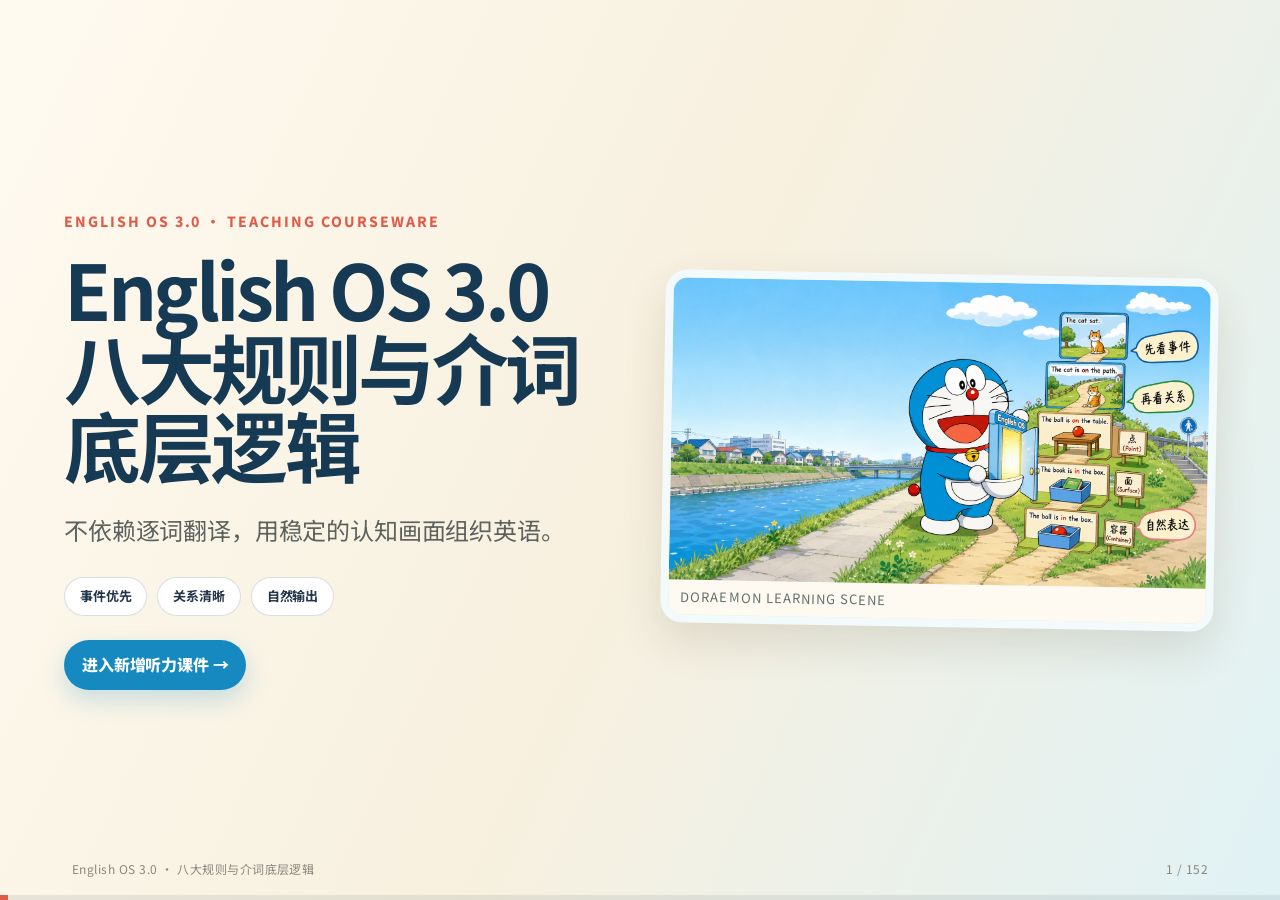
==== commit a53c0ba0: "Link listening courseware from homepage" ====
--- a/index.html
+++ b/index.html
@@ -5,7 +5,7 @@
 </style></head><body data-themes="japanese-minimal"><div class="deck"><section class="slide full hero" data-title="English OS 3.0
 八大规则与介词底层逻辑">
   <div class="hero-copy"><p class="kicker">ENGLISH OS 3.0 · TEACHING COURSEWARE</p><h1>English OS 3.0
-八大规则与介词底层逻辑</h1><p class="hero-lede">不依赖逐词翻译，用稳定的认知画面组织英语。</p><div class="hero-tags"><span>事件优先</span><span>关系清晰</span><span>自然输出</span></div></div><div class="visual"><img src="assets/english-os-3/01-cover.png" alt="日式手绘概念插图"><div class="visual-caption">Doraemon learning scene</div></div>
+八大规则与介词底层逻辑</h1><p class="hero-lede">不依赖逐词翻译，用稳定的认知画面组织英语。</p><div class="hero-tags"><span>事件优先</span><span>关系清晰</span><span>自然输出</span></div><a href="english-listening-courseware.html" style="display:inline-flex;align-items:center;gap:8px;margin-top:24px;padding:12px 18px;border-radius:999px;background:#168ac0;color:#fff;text-decoration:none;font-weight:800;box-shadow:0 10px 24px rgba(22,138,192,.22)">进入新增听力课件 →</a></div><div class="visual"><img src="assets/english-os-3/01-cover.png" alt="日式手绘概念插图"><div class="visual-caption">Doraemon learning scene</div></div>
   <div class="deck-footer"><span>English OS 3.0 · 八大规则与介词底层逻辑</span><span class="slide-number"></span></div>
 </section><section class="slide" data-title="这份课件怎么学">
   <aside class="sidebar"><div class="brand">ENGLISH OS 3.0</div><div class="section-label">START HERE</div><div class="side-rule"></div><p>先看画面<br>找核心关系<br>再组织表达</p></aside>
@@ -602,4 +602,4 @@
   <div class="deck-footer"><span>原文内容完整保留 · 结构化增强版</span><span class="slide-number"></span></div>
 </section></div><script src="english-os-3-preview/runtime.js"></script><script>
 document.addEventListener('keydown', e=>{if(['INPUT','TEXTAREA'].includes(document.activeElement.tagName))return;if(e.key==='Home'){location.hash='#/1'}if(e.key==='End'){location.hash='#/'+document.querySelectorAll('.slide').length}});
-</script></body></html>+</script></body></html>
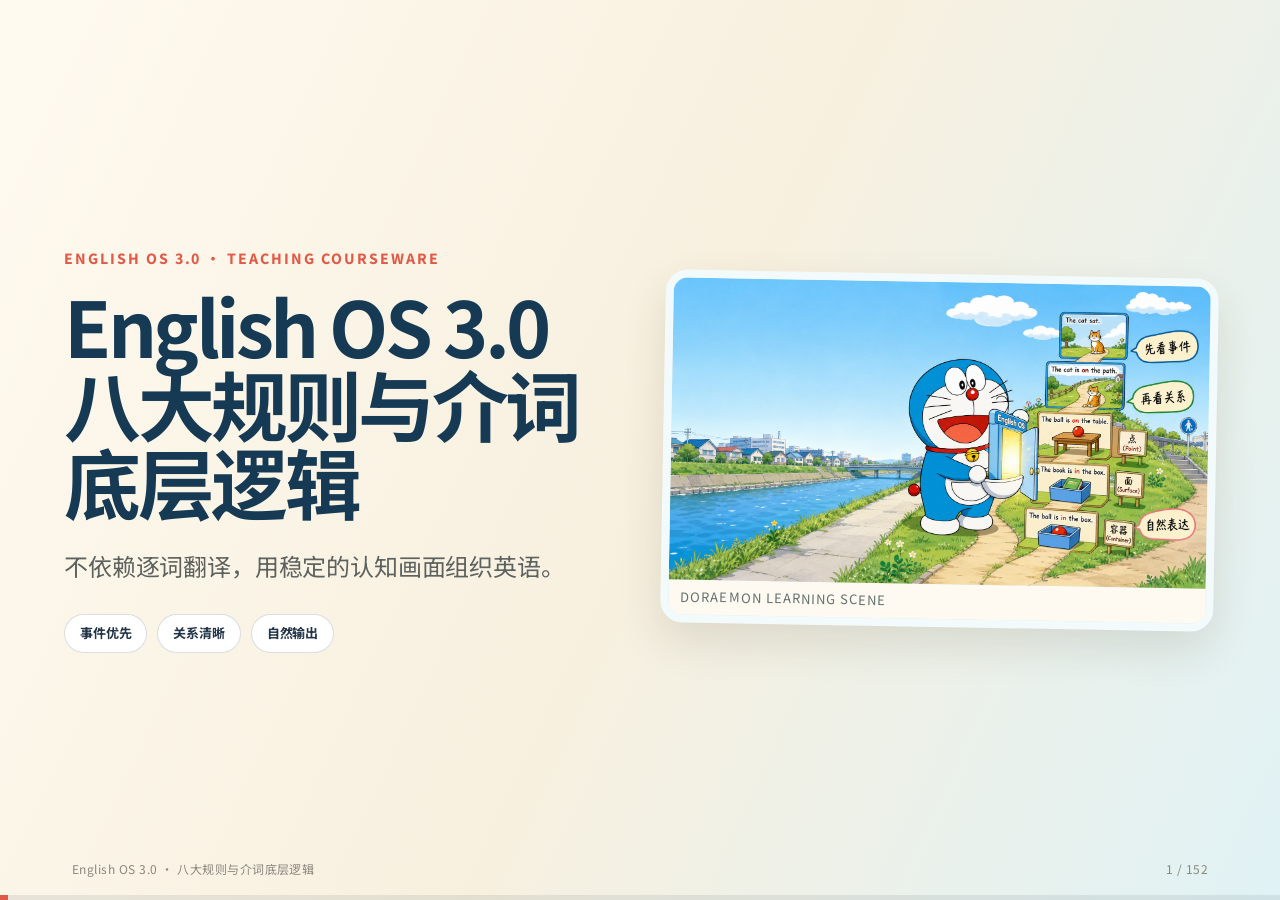
==== commit c46d61f4: "Present courseware as independent repository entries" ====
--- a/index.html
+++ b/index.html
@@ -5,7 +5,7 @@
 </style></head><body data-themes="japanese-minimal"><div class="deck"><section class="slide full hero" data-title="English OS 3.0
 八大规则与介词底层逻辑">
   <div class="hero-copy"><p class="kicker">ENGLISH OS 3.0 · TEACHING COURSEWARE</p><h1>English OS 3.0
-八大规则与介词底层逻辑</h1><p class="hero-lede">不依赖逐词翻译，用稳定的认知画面组织英语。</p><div class="hero-tags"><span>事件优先</span><span>关系清晰</span><span>自然输出</span></div><a href="english-listening-courseware.html" style="display:inline-flex;align-items:center;gap:8px;margin-top:24px;padding:12px 18px;border-radius:999px;background:#168ac0;color:#fff;text-decoration:none;font-weight:800;box-shadow:0 10px 24px rgba(22,138,192,.22)">进入新增听力课件 →</a></div><div class="visual"><img src="assets/english-os-3/01-cover.png" alt="日式手绘概念插图"><div class="visual-caption">Doraemon learning scene</div></div>
+八大规则与介词底层逻辑</h1><p class="hero-lede">不依赖逐词翻译，用稳定的认知画面组织英语。</p><div class="hero-tags"><span>事件优先</span><span>关系清晰</span><span>自然输出</span></div></div><div class="visual"><img src="assets/english-os-3/01-cover.png" alt="日式手绘概念插图"><div class="visual-caption">Doraemon learning scene</div></div>
   <div class="deck-footer"><span>English OS 3.0 · 八大规则与介词底层逻辑</span><span class="slide-number"></span></div>
 </section><section class="slide" data-title="这份课件怎么学">
   <aside class="sidebar"><div class="brand">ENGLISH OS 3.0</div><div class="section-label">START HERE</div><div class="side-rule"></div><p>先看画面<br>找核心关系<br>再组织表达</p></aside>
